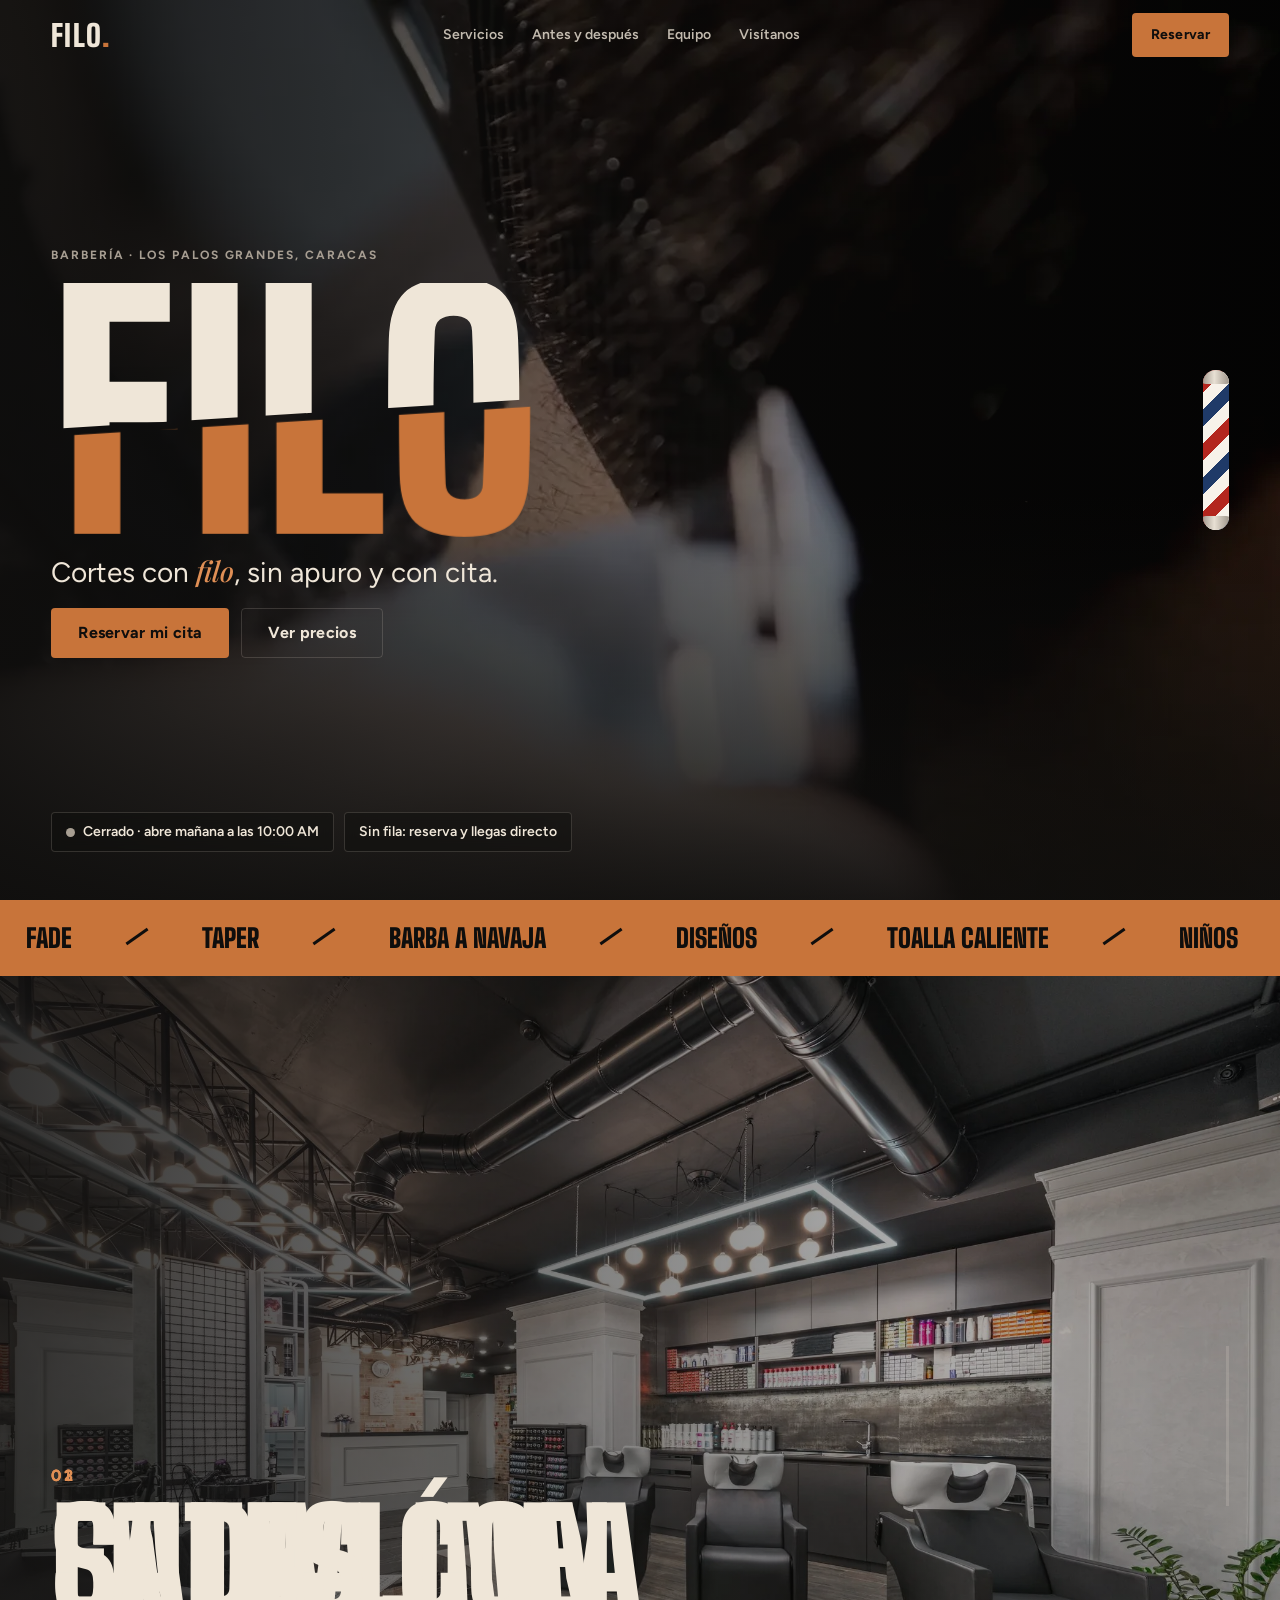
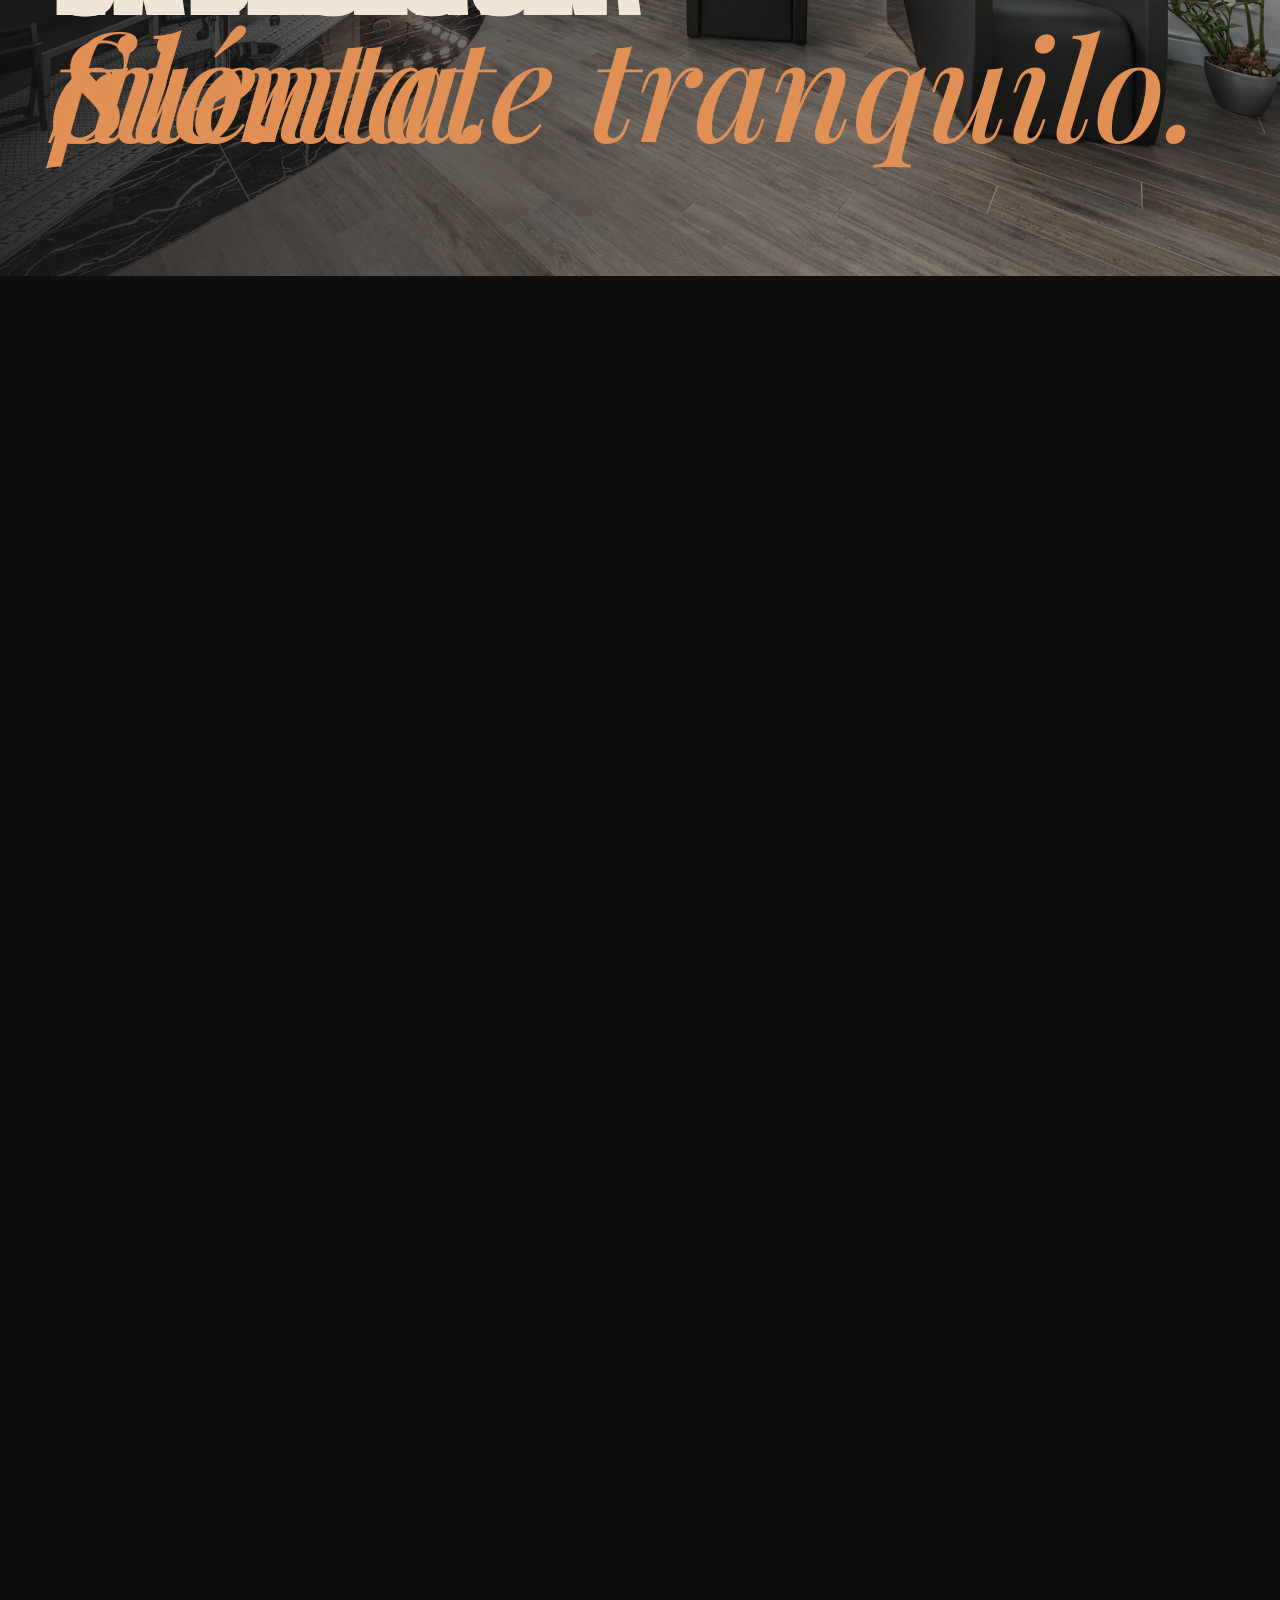
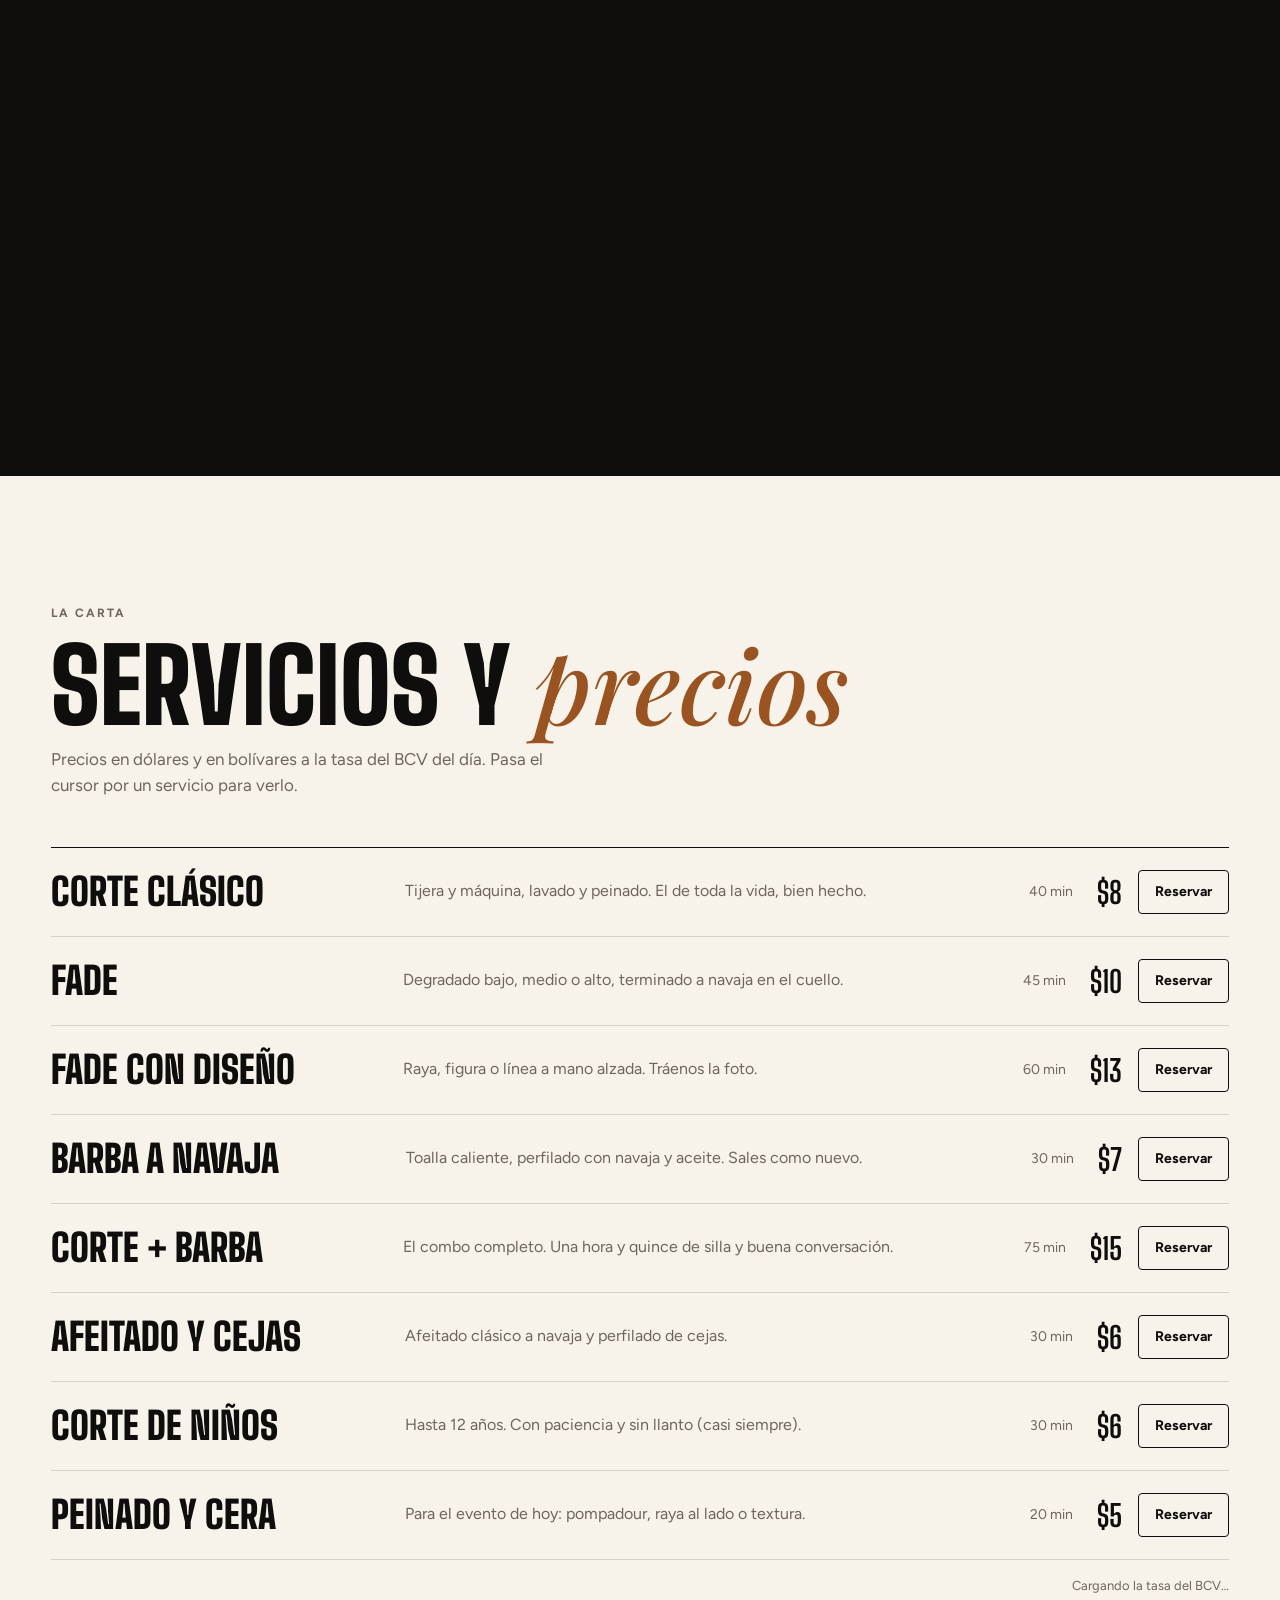
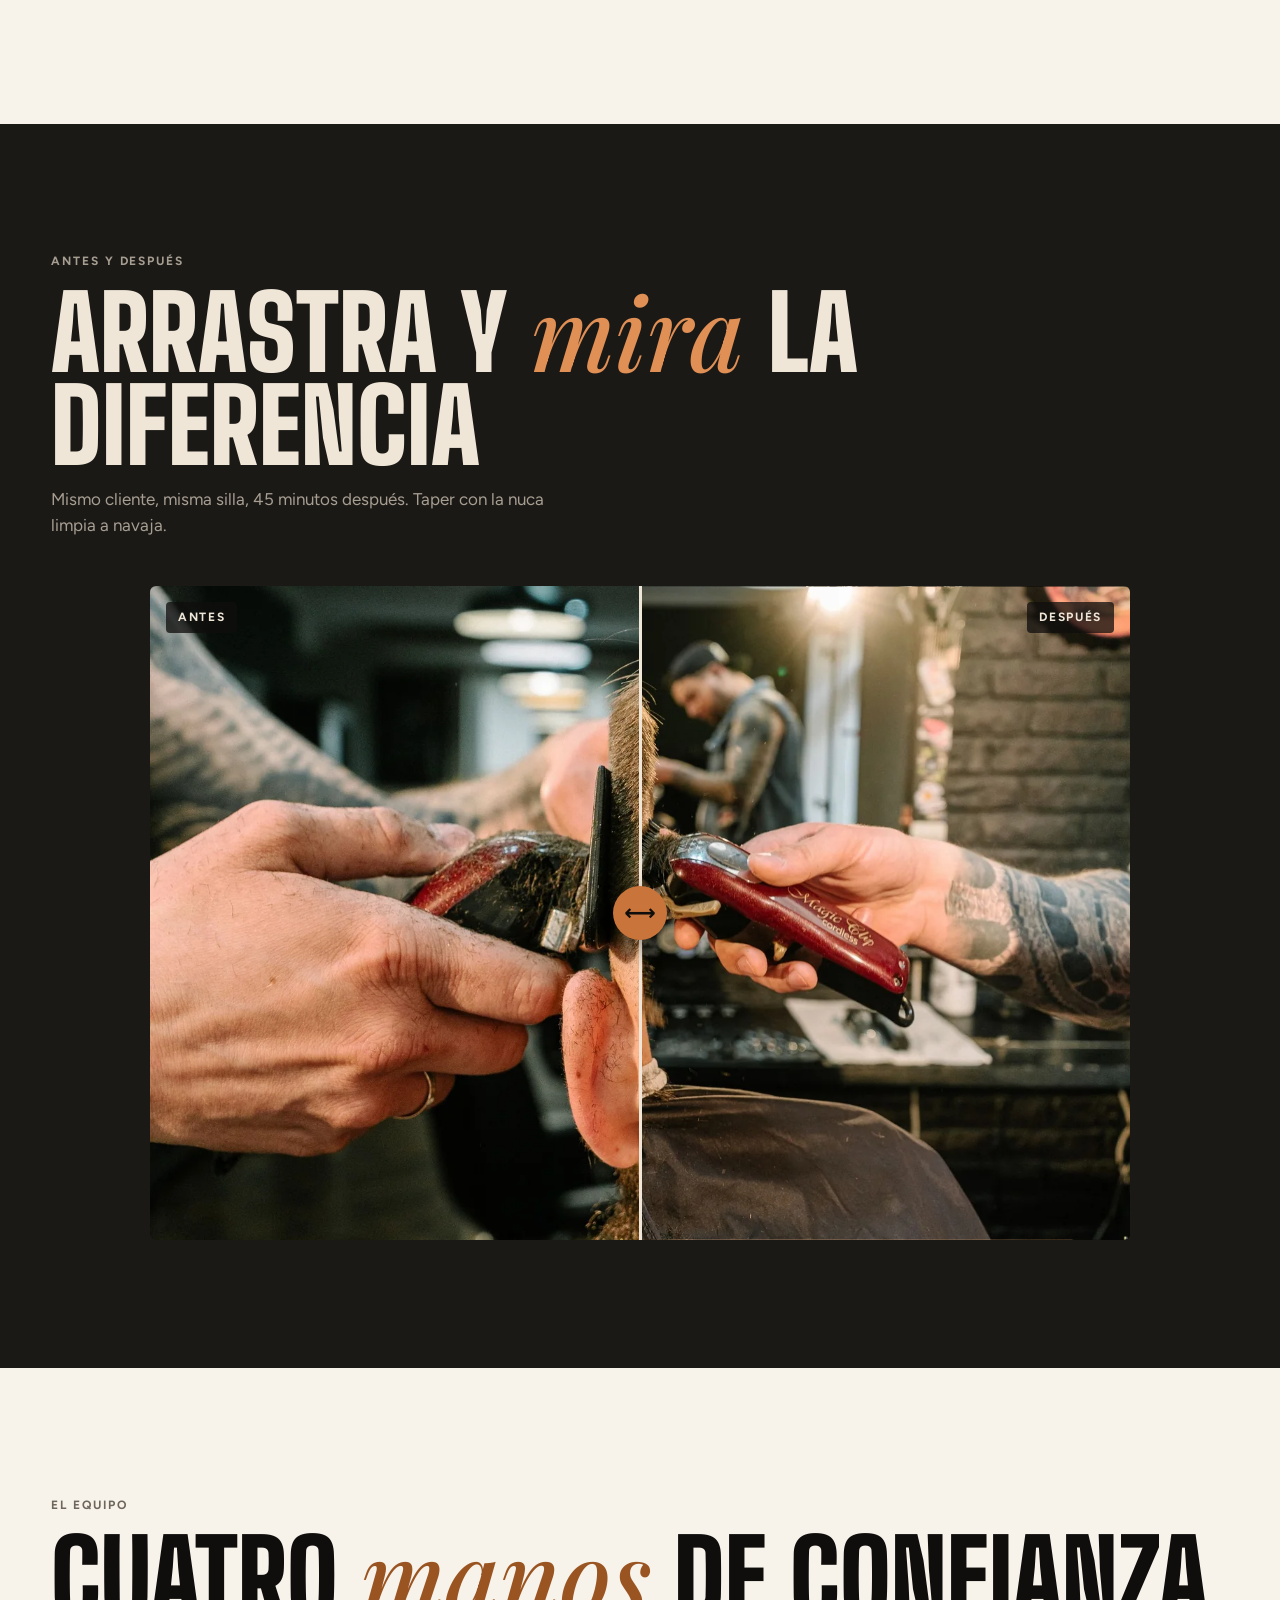
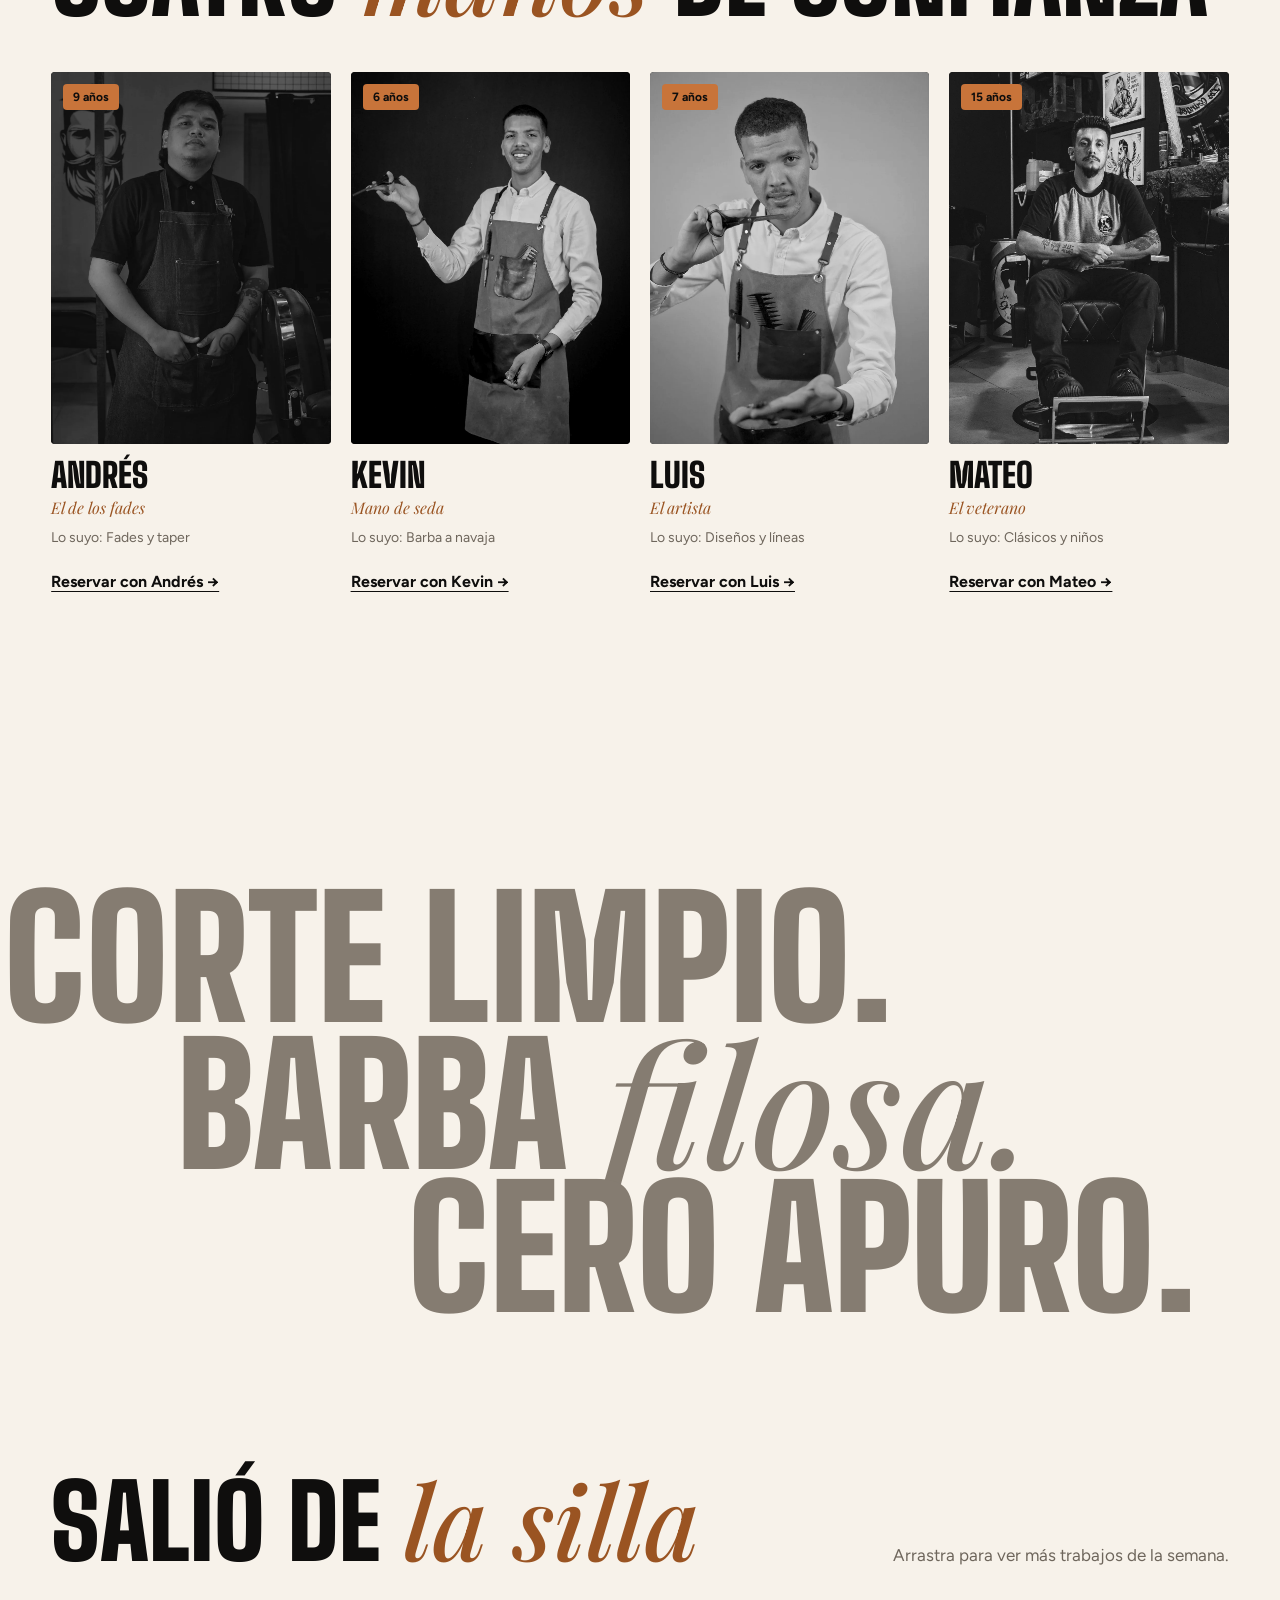
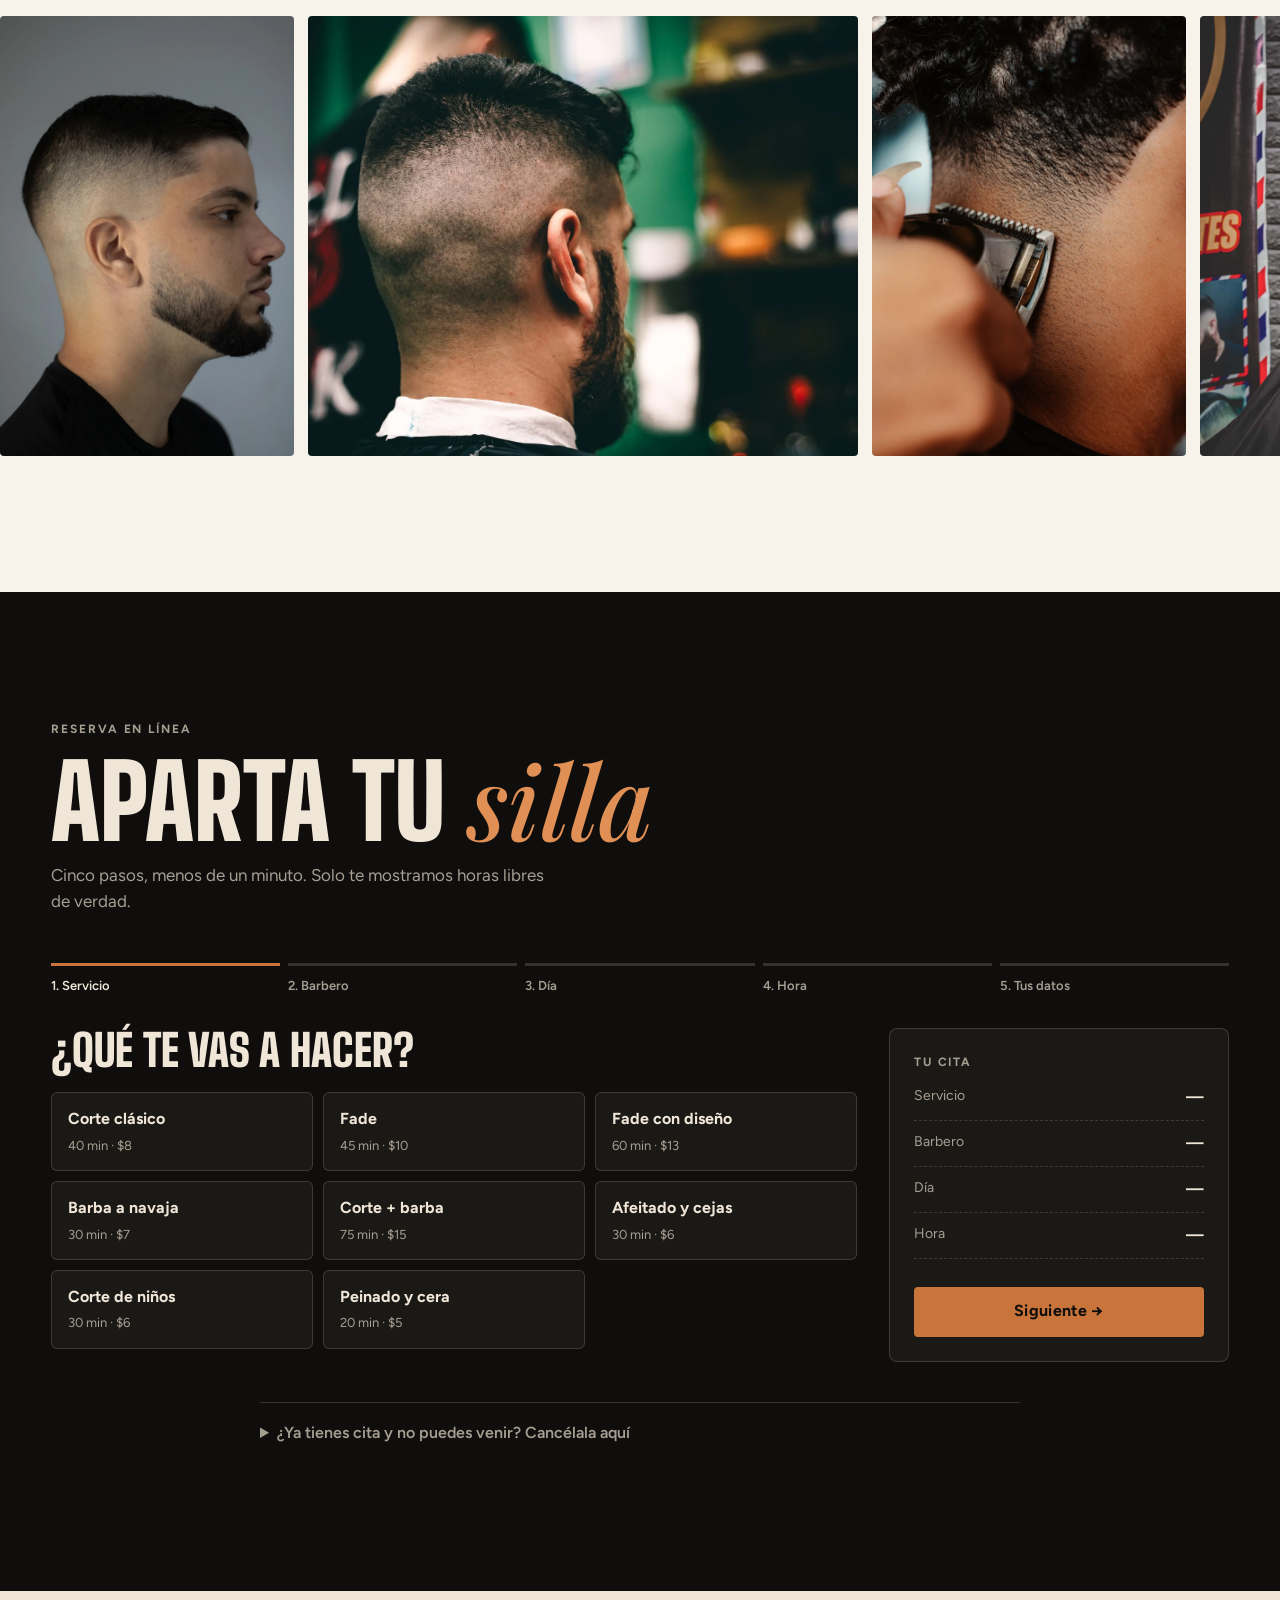
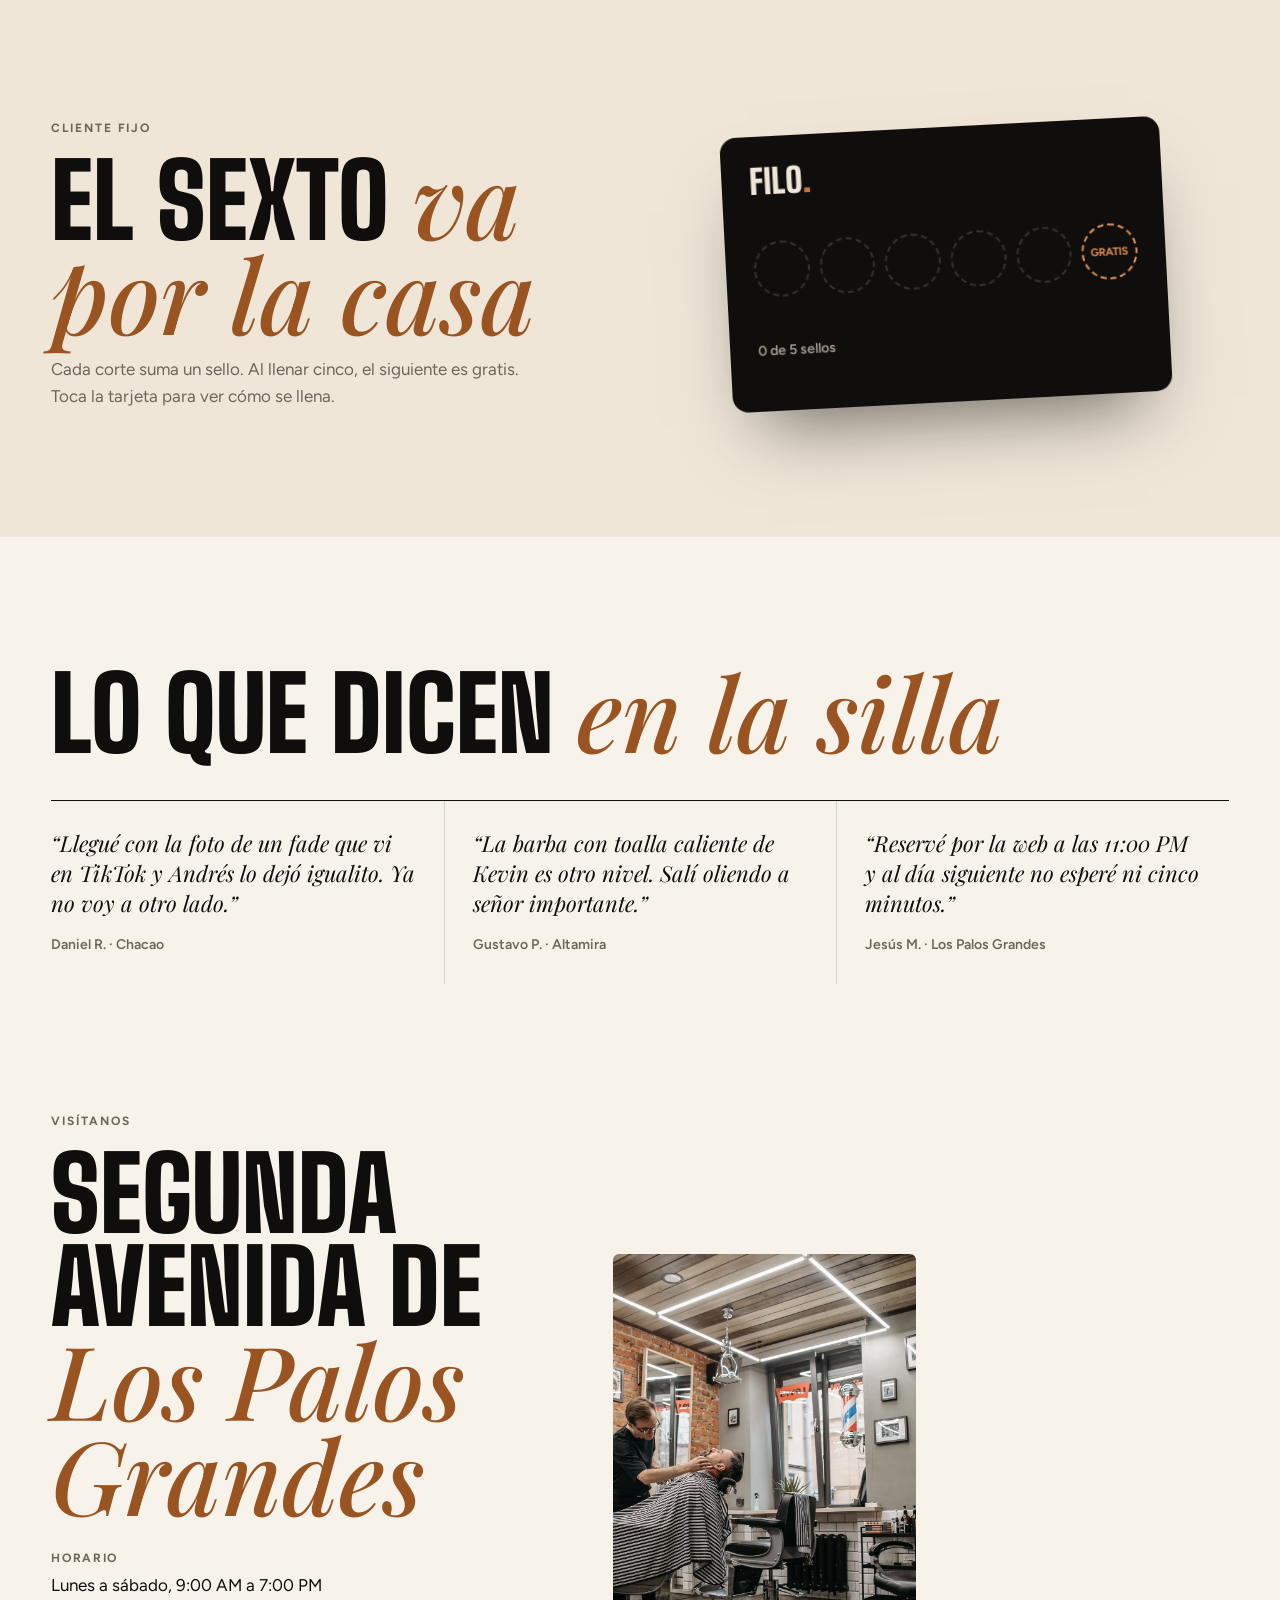
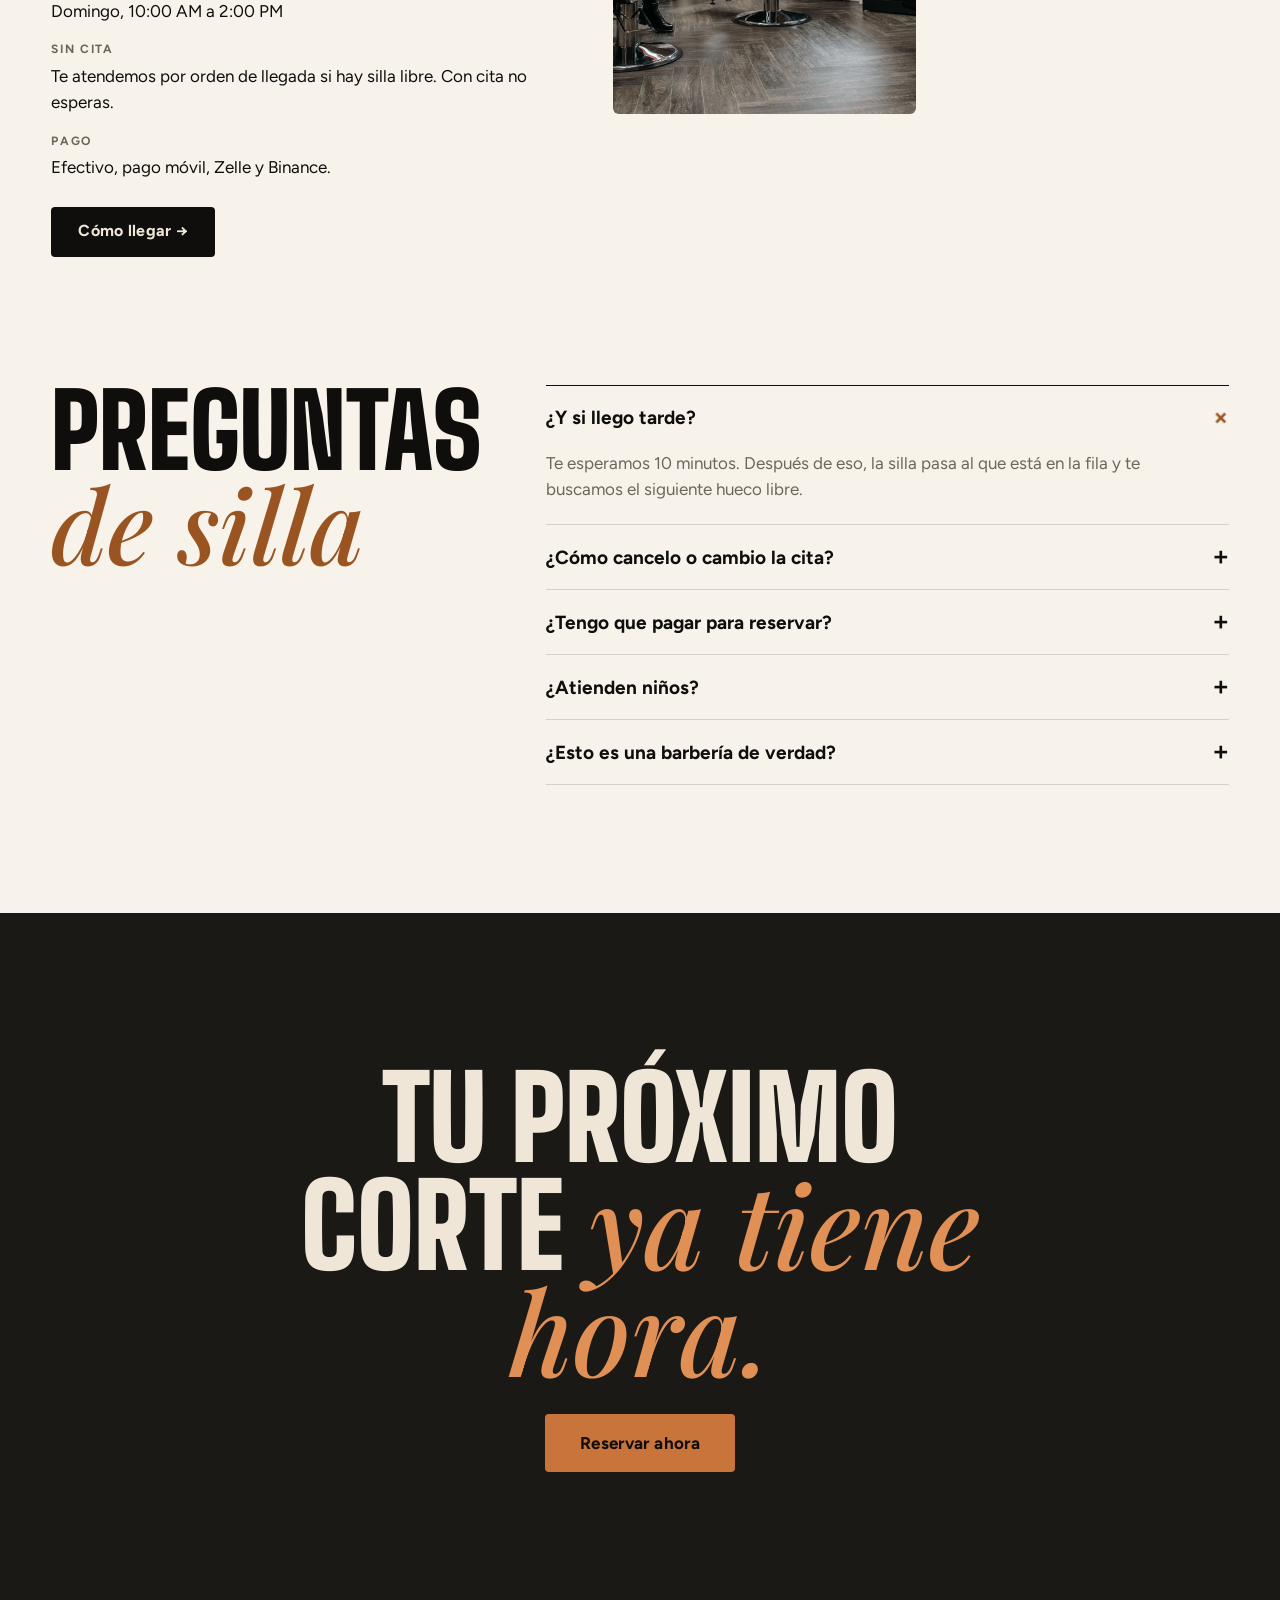
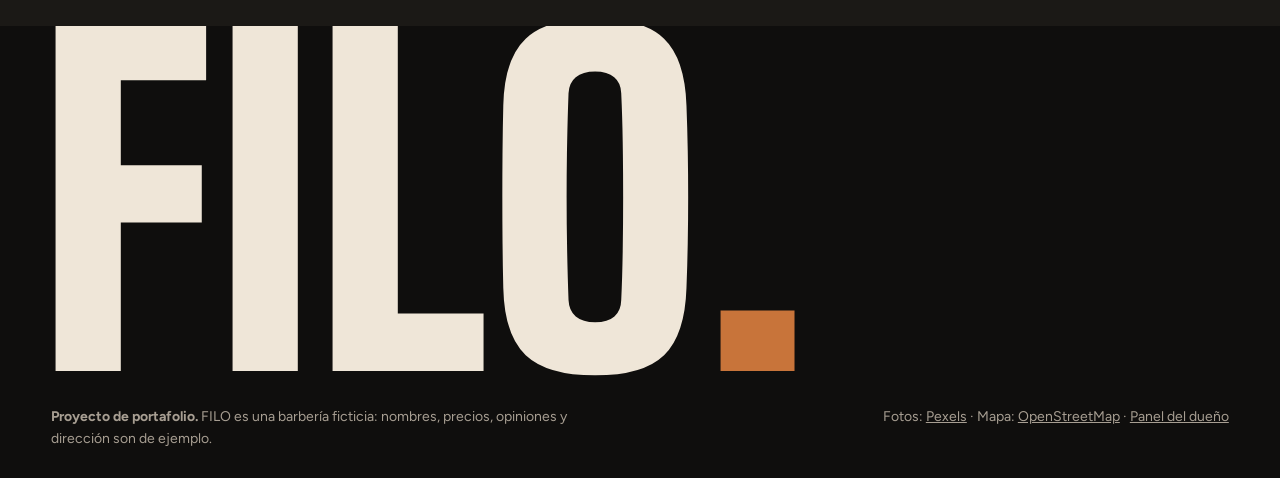
==== index.html @ b96ac8bb "FILO: barbería de muestra con reservas reales Portada con video, carta en $ y Bs, antes y después, e" ====
<!doctype html>
<html lang="es">
<head>
  <meta charset="utf-8" />
  <meta name="viewport" content="width=device-width, initial-scale=1" />
  <title>FILO · Barbería en Los Palos Grandes, Caracas</title>
  <meta name="description" content="FILO es una barbería de muestra para un portafolio: fades, barba a navaja y reserva de citas en línea con hora real disponible." />
  <meta name="theme-color" content="#0f0e0d" />
  <link rel="icon" href="img/logo.svg" />
  <link rel="preconnect" href="https://fonts.googleapis.com" />
  <link rel="preconnect" href="https://fonts.gstatic.com" crossorigin />
  <link href="https://fonts.googleapis.com/css2?family=Big+Shoulders+Display:wght@500;700;900&family=Figtree:wght@400;500;600;700&family=Playfair+Display:ital,wght@1,500;1,700&display=swap" rel="stylesheet" />
  <link rel="stylesheet" href="css/estilos.css" />
</head>
<body>
  <div class="carga" aria-hidden="true">
    <div class="poste poste--grande"><span></span></div>
    <p class="carga__texto">Afilando navajas…</p>
  </div>

  <header class="encabezado">
    <a class="encabezado__logo" href="#inicio" aria-label="FILO, ir al inicio">FILO<span>.</span></a>
    <nav class="encabezado__menu" aria-label="Menú principal">
      <a href="#servicios">Servicios</a>
      <a href="#antes">Antes y después</a>
      <a href="#equipo">Equipo</a>
      <a href="#visitanos">Visítanos</a>
    </nav>
    <a class="boton boton--cobre boton--chico" href="#reservar">Reservar</a>
  </header>

  <main>
    <!-- 1 · Portada: la navaja corta el título -->
    <section class="portada" id="inicio">
      <video class="portada__foto" data-video-portada autoplay muted loop playsinline preload="metadata" poster="media/portada-cartel.webp" aria-hidden="true">
        <source media="(max-width: 640px)" src="media/portada-movil.mp4" type="video/mp4" />
        <source src="media/portada-pc.mp4" type="video/mp4" />
      </video>
      <div class="portada__velo"></div>
      <div class="portada__contenido">
        <p class="etiqueta etiqueta--clara">Barbería · Los Palos Grandes, Caracas</p>
        <h1 class="corte" aria-label="FILO">
          <span class="corte__mitad corte__mitad--arriba" aria-hidden="true">FILO</span>
          <span class="corte__mitad corte__mitad--abajo" aria-hidden="true">FILO</span>
          <span class="corte__linea" aria-hidden="true"></span>
        </h1>
        <p class="portada__lema">Cortes con <em>filo</em>, sin apuro y con cita.</p>
        <div class="portada__acciones">
          <a class="boton boton--cobre" href="#reservar">Reservar mi cita</a>
          <a class="boton boton--borde-claro" href="#servicios">Ver precios</a>
        </div>
      </div>
      <div class="portada__datos">
        <p class="dato"><span class="dato__punto" data-abierto-punto></span><span data-abierto>Abierto</span></p>
        <p class="dato" data-fila>En la fila ahora: —</p>
      </div>
      <div class="poste poste--lado" aria-hidden="true"><span></span></div>
    </section>

    <div class="cinta" aria-hidden="true">
      <div class="cinta__pista">
        <span>Fade</span><span>Taper</span><span>Barba a navaja</span><span>Diseños</span><span>Toalla caliente</span><span>Niños</span>
        <span>Fade</span><span>Taper</span><span>Barba a navaja</span><span>Diseños</span><span>Toalla caliente</span><span>Niños</span>
      </div>
    </div>

    <!-- 1b · Capítulos: fotos a pantalla completa con una frase cada una -->
    <section class="capitulos" data-capitulos aria-label="Así se trabaja en FILO">
      <div class="capitulos__fijo">
        <img class="capitulos__foto activa" src="img/fondos/local2.webp" alt="" />
        <img class="capitulos__foto" src="img/cortes/k10.webp" alt="" loading="lazy" />
        <img class="capitulos__foto" src="img/cortes/fade-a.webp" alt="" loading="lazy" />
        <div class="capitulos__velo"></div>
        <ol class="capitulos__frases">
          <li class="activa"><span class="capitulos__num">01</span><p>Entra.<br /><em>Siéntate tranquilo.</em></p></li>
          <li><span class="capitulos__num">02</span><p>Cada línea<br /><em>cuenta.</em></p></li>
          <li><span class="capitulos__num">03</span><p>Sales con<br /><em>filo.</em></p></li>
        </ol>
        <div class="capitulos__barra" aria-hidden="true"><span data-capitulos-avance></span></div>
      </div>
    </section>

    <!-- 2 · Servicios: carta de precios con foto que sigue al cursor -->
    <section class="servicios" id="servicios">
      <div class="cabeza" data-revelar>
        <p class="etiqueta">La carta</p>
        <h2 class="titulo">Servicios y <em>precios</em></h2>
        <p class="cabeza__texto">Precios en dólares y en bolívares a la tasa del BCV del día. Pasa el cursor por un servicio para verlo.</p>
      </div>
      <ul class="carta" data-carta></ul>
      <p class="nota-tasa" data-tasa>Cargando la tasa del BCV…</p>
      <img class="carta__flotante" data-carta-foto alt="" aria-hidden="true" />
    </section>

    <!-- 3 · Antes y después -->
    <section class="antes" id="antes">
      <div class="cabeza" data-revelar>
        <p class="etiqueta etiqueta--clara">Antes y después</p>
        <h2 class="titulo titulo--claro">Arrastra y <em>mira</em> la diferencia</h2>
        <p class="cabeza__texto cabeza__texto--claro">Mismo cliente, misma silla, 45 minutos después. Taper con la nuca limpia a navaja.</p>
      </div>
      <div class="comparador" data-comparador style="--corte: 50%">
        <img src="img/cortes/k03.webp" alt="Antes: cabello largo en la nuca" class="comparador__foto" />
        <img src="img/cortes/k04.webp" alt="Después: taper con la nuca limpia" class="comparador__foto comparador__foto--despues" />
        <span class="comparador__etiqueta comparador__etiqueta--antes" aria-hidden="true">Antes</span>
        <span class="comparador__etiqueta comparador__etiqueta--despues" aria-hidden="true">Después</span>
        <div class="comparador__barra" aria-hidden="true"><span class="comparador__mango">⟷</span></div>
        <input class="comparador__rango" type="range" min="0" max="100" value="50" aria-label="Mover la división entre antes y después" data-comparador-rango />
      </div>
    </section>

    <!-- 4 · Equipo -->
    <section class="equipo" id="equipo">
      <div class="cabeza" data-revelar>
        <p class="etiqueta">El equipo</p>
        <h2 class="titulo">Cuatro <em>manos</em> de confianza</h2>
      </div>
      <ul class="barberos" data-barberos></ul>
    </section>

    <!-- 4b · Frase en tres golpes -->
    <section class="golpes" data-golpes aria-label="Corte limpio, barba filosa, cero apuro">
      <p class="golpes__linea">Corte limpio.</p>
      <p class="golpes__linea">Barba <em>filosa.</em></p>
      <p class="golpes__linea">Cero apuro.</p>
    </section>

    <!-- 5 · Galería que se arrastra -->
    <section class="galeria" aria-label="Trabajos recientes">
      <div class="cabeza cabeza--fila" data-revelar>
        <h2 class="titulo">Salió de <em>la silla</em></h2>
        <p class="cabeza__texto">Arrastra para ver más trabajos de la semana.</p>
      </div>
      <div class="galeria__pista" data-galeria tabindex="0" aria-label="Galería. Arrastra o usa las flechas.">
        <img src="img/cortes/fade-a.webp" alt="Fade bajo con barba perfilada, de perfil" loading="lazy" />
        <img src="img/cortes/k02.webp" alt="Fade alto visto desde atrás" loading="lazy" />
        <img src="img/cortes/k08.webp" alt="Perfilado del cuello con máquina" loading="lazy" />
        <img src="img/cortes/k06.webp" alt="Cliente con fade y barba en la silla" loading="lazy" />
        <img src="img/cortes/k01.webp" alt="Degradado en proceso con máquina" loading="lazy" />
        <img src="img/cortes/k09.webp" alt="Taper en blanco y negro" loading="lazy" />
        <img src="img/cortes/cliente.webp" alt="Cliente con barba larga listo para el corte" loading="lazy" />
        <img src="img/fondos/sillon.webp" alt="Barbero y cliente en el sillón" loading="lazy" />
      </div>
    </section>

    <!-- 6 · Reservar -->
    <section class="reservar" id="reservar">
      <div class="cabeza" data-revelar>
        <p class="etiqueta etiqueta--clara">Reserva en línea</p>
        <h2 class="titulo titulo--claro">Aparta tu <em>silla</em></h2>
        <p class="cabeza__texto cabeza__texto--claro">Cinco pasos, menos de un minuto. Solo te mostramos horas libres de verdad.</p>
      </div>

      <form class="reserva" data-reserva novalidate>
        <ol class="pasos-reserva" aria-label="Progreso de la reserva">
          <li data-paso-indicador="1" class="activo">Servicio</li>
          <li data-paso-indicador="2">Barbero</li>
          <li data-paso-indicador="3">Día</li>
          <li data-paso-indicador="4">Hora</li>
          <li data-paso-indicador="5">Tus datos</li>
        </ol>

        <fieldset class="paso" data-paso="1">
          <legend class="paso__titulo">¿Qué te vas a hacer?</legend>
          <div class="opciones opciones--servicios" data-opciones-servicio></div>
        </fieldset>

        <fieldset class="paso" data-paso="2" hidden>
          <legend class="paso__titulo">¿Con quién?</legend>
          <div class="opciones opciones--barberos" data-opciones-barbero></div>
        </fieldset>

        <fieldset class="paso" data-paso="3" hidden>
          <legend class="paso__titulo">¿Qué día?</legend>
          <div class="opciones opciones--dias" data-opciones-dia></div>
        </fieldset>

        <fieldset class="paso" data-paso="4" hidden>
          <legend class="paso__titulo">¿A qué hora?</legend>
          <p class="paso__estado" data-horas-estado aria-live="polite"></p>
          <div class="opciones opciones--horas" data-opciones-hora></div>
        </fieldset>

        <fieldset class="paso" data-paso="5" hidden>
          <legend class="paso__titulo">¿A nombre de quién?</legend>
          <div class="campos">
            <label class="campo"><span>Nombre</span><input name="nombre" type="text" minlength="2" maxlength="40" autocomplete="given-name" required /></label>
            <label class="campo"><span>Teléfono (WhatsApp)</span><input name="telefono" type="tel" inputmode="tel" placeholder="0414-1234567" maxlength="14" autocomplete="tel-national" required /></label>
          </div>
          <p class="paso__privacidad">Tu teléfono solo lo ve la barbería para confirmarte la cita. No lo publicamos ni lo compartimos.</p>
        </fieldset>

        <aside class="resumen" aria-live="polite">
          <p class="etiqueta etiqueta--clara">Tu cita</p>
          <dl class="resumen__lista">
            <div><dt>Servicio</dt><dd data-resumen="servicio">—</dd></div>
            <div><dt>Barbero</dt><dd data-resumen="barbero">—</dd></div>
            <div><dt>Día</dt><dd data-resumen="dia">—</dd></div>
            <div><dt>Hora</dt><dd data-resumen="hora">—</dd></div>
          </dl>
          <p class="resumen__precio" data-resumen-precio></p>
          <p class="aviso" data-reserva-aviso role="alert"></p>
          <div class="resumen__botones">
            <button class="boton boton--borde-claro" type="button" data-atras hidden>← Atrás</button>
            <button class="boton boton--cobre" type="button" data-siguiente>Siguiente →</button>
            <button class="boton boton--cobre" type="submit" data-confirmar hidden>Confirmar cita</button>
          </div>
        </aside>
      </form>

      <div class="confirmada" data-confirmada hidden tabindex="-1">
        <div class="poste poste--chico" aria-hidden="true"><span></span></div>
        <p class="etiqueta etiqueta--clara">Cita apartada</p>
        <h3 class="confirmada__titulo">¡Listo, <span data-conf-nombre></span>!</h3>
        <p class="confirmada__codigo">Tu código: <strong data-conf-codigo></strong></p>
        <p class="confirmada__texto" data-conf-texto></p>
        <div class="confirmada__botones">
          <a class="boton boton--cobre" data-conf-whatsapp href="#" target="_blank" rel="noopener">Confirmar por WhatsApp</a>
          <a class="boton boton--borde-claro" data-conf-calendario href="#" download="cita-filo.ics">Agregar a mi calendario</a>
          <button class="boton boton--borde-claro" type="button" data-otra>Reservar otra</button>
        </div>
        <p class="confirmada__nota">El calendario te avisa una hora antes. Si no puedes venir, cancela abajo con tu código y la hora queda libre para otro.</p>
      </div>

      <details class="gestionar">
        <summary>¿Ya tienes cita y no puedes venir? Cancélala aquí</summary>
        <form class="gestionar__form" data-cancelar novalidate>
          <label class="campo"><span>Código de la cita</span><input name="codigo" type="text" placeholder="FILO-A1B2C3" maxlength="11" autocomplete="off" required /></label>
          <label class="campo"><span>Teléfono con el que reservaste</span><input name="telefono" type="tel" inputmode="tel" placeholder="0414-1234567" maxlength="14" required /></label>
          <button class="boton boton--borde-claro" type="submit">Cancelar mi cita</button>
          <p class="aviso" data-cancelar-aviso role="alert"></p>
        </form>
      </details>
    </section>

    <!-- 7 · Tarjeta de sellos -->
    <section class="sellos" aria-labelledby="sellos-titulo">
      <div class="sellos__texto" data-revelar>
        <p class="etiqueta">Cliente fijo</p>
        <h2 class="titulo" id="sellos-titulo">El sexto <em>va por la casa</em></h2>
        <p class="cabeza__texto">Cada corte suma un sello. Al llenar cinco, el siguiente es gratis. Toca la tarjeta para ver cómo se llena.</p>
      </div>
      <button class="tarjeta-sellos" type="button" data-sellos aria-label="Sumar un sello de ejemplo">
        <span class="tarjeta-sellos__marca">FILO<span>.</span></span>
        <span class="tarjeta-sellos__fila" data-sellos-fila></span>
        <span class="tarjeta-sellos__pie" data-sellos-texto>0 de 5 sellos</span>
      </button>
    </section>

    <!-- 8 · Opiniones -->
    <section class="opiniones" aria-labelledby="opiniones-titulo">
      <h2 class="titulo" id="opiniones-titulo" data-revelar>Lo que dicen <em>en la silla</em></h2>
      <div class="opiniones__lista">
        <figure class="opinion" data-revelar><blockquote>“Llegué con la foto de un fade que vi en TikTok y Andrés lo dejó igualito. Ya no voy a otro lado.”</blockquote><figcaption>Daniel R. · Chacao</figcaption></figure>
        <figure class="opinion" data-revelar><blockquote>“La barba con toalla caliente de Kevin es otro nivel. Salí oliendo a señor importante.”</blockquote><figcaption>Gustavo P. · Altamira</figcaption></figure>
        <figure class="opinion" data-revelar><blockquote>“Reservé por la web a las 11:00 PM y al día siguiente no esperé ni cinco minutos.”</blockquote><figcaption>Jesús M. · Los Palos Grandes</figcaption></figure>
      </div>
    </section>

    <!-- 9 · Visítanos -->
    <section class="visitanos" id="visitanos">
      <div class="visitanos__datos" data-revelar>
        <p class="etiqueta">Visítanos</p>
        <h2 class="titulo">Segunda avenida de <em>Los Palos Grandes</em></h2>
        <dl class="lista-datos">
          <div><dt>Horario</dt><dd>Lunes a sábado, 9:00 AM a 7:00 PM<br />Domingo, 10:00 AM a 2:00 PM</dd></div>
          <div><dt>Sin cita</dt><dd>Te atendemos por orden de llegada si hay silla libre. Con cita no esperas.</dd></div>
          <div><dt>Pago</dt><dd>Efectivo, pago móvil, Zelle y Binance.</dd></div>
        </dl>
        <a class="boton boton--oscuro" href="https://www.google.com/maps/search/?api=1&query=Los+Palos+Grandes+Caracas" target="_blank" rel="noopener">Cómo llegar →</a>
      </div>
      <div class="mapa" data-revelar>
        <img src="img/fondos/local.webp" alt="Interior de la barbería con sillones y espejos" loading="lazy" class="mapa__foto" />
        <iframe title="Mapa de Los Palos Grandes, Caracas" loading="lazy" referrerpolicy="no-referrer"
          src="https://www.openstreetmap.org/export/embed.html?bbox=-66.8520%2C10.4930%2C-66.8340%2C10.5040&amp;layer=mapnik&amp;marker=10.4985%2C-66.8430"></iframe>
      </div>
    </section>

    <!-- 10 · Preguntas -->
    <section class="preguntas" aria-labelledby="preguntas-titulo">
      <h2 class="titulo" id="preguntas-titulo" data-revelar>Preguntas <em>de silla</em></h2>
      <div class="acordeon" data-revelar>
        <details name="faq" open><summary>¿Y si llego tarde?</summary><p>Te esperamos 10 minutos. Después de eso, la silla pasa al que está en la fila y te buscamos el siguiente hueco libre.</p></details>
        <details name="faq"><summary>¿Cómo cancelo o cambio la cita?</summary><p>Escríbenos por WhatsApp con tu código (FILO-…) y te la movemos. Si cancelas con dos horas de anticipación, no pasa nada.</p></details>
        <details name="faq"><summary>¿Tengo que pagar para reservar?</summary><p>No. Pagas en la barbería cuando terminas, como prefieras.</p></details>
        <details name="faq"><summary>¿Atienden niños?</summary><p>Sí, hasta 12 años, sobre todo con Mateo, que tiene la paciencia de un santo.</p></details>
        <details name="faq"><summary>¿Esto es una barbería de verdad?</summary><p>No: FILO es una barbería inventada para un portafolio. Las reservas sí funcionan (se guardan en una base de datos de prueba), pero nadie te va a cortar el pelo.</p></details>
      </div>
    </section>

    <section class="cierre">
      <h2 class="cierre__frase">Tu próximo corte <em>ya tiene hora.</em></h2>
      <a class="boton boton--cobre boton--grande" href="#reservar">Reservar ahora</a>
    </section>
  </main>

  <footer class="pie">
    <p class="pie__marca" aria-hidden="true">FILO<span>.</span></p>
    <div class="pie__fila">
      <p><strong>Proyecto de portafolio.</strong> FILO es una barbería ficticia: nombres, precios, opiniones y dirección son de ejemplo.</p>
      <p>Fotos: <a href="https://www.pexels.com" target="_blank" rel="noopener">Pexels</a> · Mapa: <a href="https://www.openstreetmap.org/copyright" target="_blank" rel="noopener">OpenStreetMap</a> · <a href="panel.html">Panel del dueño</a></p>
    </div>
  </footer>

  <div class="aviso-flotante" data-toast role="status" aria-live="polite"></div>
  <script type="module" src="js/main.js"></script>
</body>
</html>
---- css/estilos.css ----
/* ============ Sistema de diseño FILO ============ */
:root {
  --negro: #0f0e0d;
  --carbon: #1b1916;
  --carbon-2: #26231f;
  --crema: #efe6d8;
  --hueso: #f7f2ea;
  --gris: #6e665c;
  --gris-claro: #a79e92;
  --linea: rgba(15, 14, 13, 0.14);
  --linea-clara: rgba(239, 230, 216, 0.16);
  --cobre: #c8743a;
  --cobre-claro: #e08f55;
  --cobre-oscuro: #9a5422;
  --rojo-poste: #b3261e;
  --azul-poste: #1f3a68;

  --titular: 'Big Shoulders Display', 'Arial Narrow', sans-serif;
  --letra: 'Figtree', system-ui, sans-serif;
  --serif: 'Playfair Display', Georgia, serif;
  --margen: clamp(16px, 4vw, 56px);
  --curva: cubic-bezier(0.22, 1, 0.36, 1);
}

*, *::before, *::after { box-sizing: border-box; }
html { scroll-behavior: smooth; }
body { margin: 0; background: var(--hueso); color: var(--negro); font-family: var(--letra); font-size: 16px; line-height: 1.55; overflow-x: hidden; }
img { display: block; max-width: 100%; }
button, input, select { font: inherit; color: inherit; }
a { color: inherit; }
em { font-family: var(--serif); font-style: italic; font-weight: 500; text-transform: none; letter-spacing: 0; }
:focus-visible { outline: 2px solid var(--cobre); outline-offset: 3px; }
[hidden] { display: none !important; }

.etiqueta { margin: 0; font-size: 12px; font-weight: 700; letter-spacing: 0.16em; text-transform: uppercase; color: var(--gris); }
.etiqueta--clara { color: var(--gris-claro); }
.titulo { margin: 0; font-family: var(--titular); font-size: clamp(46px, 8vw, 116px); font-weight: 900; line-height: 0.9; text-transform: uppercase; }
.titulo em { color: var(--cobre-oscuro); }
.titulo--claro { color: var(--crema); }
.titulo--claro em { color: var(--cobre-claro); }
.cabeza { display: grid; gap: 14px; margin-bottom: 48px; }
.cabeza--fila { display: flex; justify-content: space-between; align-items: flex-end; gap: 24px; flex-wrap: wrap; }
.cabeza__texto { margin: 0; max-width: 46ch; color: var(--gris); font-size: 17px; }
.cabeza__texto--claro { color: var(--gris-claro); }

.boton {
  display: inline-flex; align-items: center; justify-content: center; gap: 8px;
  min-height: 50px; padding: 0 26px; border: 1px solid transparent; border-radius: 4px;
  font-weight: 700; letter-spacing: 0.02em; text-decoration: none; cursor: pointer;
  transition: background 0.25s, color 0.25s, border-color 0.25s, transform 0.25s var(--curva);
}
.boton:active { transform: scale(0.97); }
.boton--cobre { background: var(--cobre); color: var(--negro); }
.boton--cobre:hover { background: var(--cobre-claro); }
.boton--oscuro { background: var(--negro); color: var(--crema); }
.boton--oscuro:hover { background: var(--carbon-2); }
.boton--borde-claro { border-color: var(--linea-clara); background: transparent; color: var(--crema); }
.boton--borde-claro:hover { border-color: var(--crema); }
.boton--chico { min-height: 44px; padding: 0 18px; font-size: 14px; }
.boton--grande { min-height: 58px; padding: 0 34px; font-size: 17px; }
.boton[disabled] { opacity: 0.45; cursor: not-allowed; }

/* ============ Poste de barbero (se usa en la carga, la portada y la confirmación) ============ */
.poste {
  position: relative; width: 26px; height: 160px; padding: 0; border-radius: 13px; overflow: hidden;
  background: var(--hueso); box-shadow: inset -6px 0 10px rgba(0, 0, 0, 0.25), inset 6px 0 10px rgba(255, 255, 255, 0.4);
}
.poste::before, .poste::after {
  content: ''; position: absolute; left: -4px; right: -4px; height: 14px; border-radius: 7px; background: linear-gradient(90deg, #8c8378, #e8e0d4 45%, #8c8378); z-index: 2;
}
.poste::before { top: 0; }
.poste::after { bottom: 0; }
.poste span {
  position: absolute; inset: -40px 0;
  background: repeating-linear-gradient(-45deg, var(--rojo-poste) 0 12px, var(--hueso) 12px 24px, var(--azul-poste) 24px 36px, var(--hueso) 36px 48px);
  animation: girar-poste 1.4s linear infinite;
}
@keyframes girar-poste { to { transform: translateY(67.88px); } }
.poste--grande { width: 40px; height: 220px; border-radius: 20px; }
.poste--chico { width: 18px; height: 90px; }

/* ============ Carga ============ */
.carga { position: fixed; inset: 0; z-index: 100; display: grid; place-items: center; align-content: center; gap: 24px; background: var(--negro); transition: opacity 0.6s ease 0.1s, visibility 0.6s; }
.carga.oculta { opacity: 0; visibility: hidden; }
.carga__texto { margin: 0; color: var(--gris-claro); font-size: 14px; letter-spacing: 0.1em; }

/* ============ Encabezado ============ */
.encabezado {
  position: fixed; top: 0; left: 0; right: 0; z-index: 20;
  display: flex; align-items: center; justify-content: space-between; gap: 16px;
  padding: 12px var(--margen); color: var(--crema); transition: background 0.3s, color 0.3s, box-shadow 0.3s;
}
.encabezado.con-fondo { background: rgba(15, 14, 13, 0.88); backdrop-filter: blur(10px); box-shadow: 0 1px 0 var(--linea-clara); }
.encabezado__logo { font-family: var(--titular); font-size: 30px; font-weight: 900; letter-spacing: 0.04em; text-decoration: none; }
.encabezado__logo span, .pie__marca span, .tarjeta-sellos__marca span { color: var(--cobre); }
.encabezado__menu { display: flex; gap: 28px; }
.encabezado__menu a { font-size: 14px; font-weight: 600; text-decoration: none; opacity: 0.8; transition: opacity 0.2s; }
.encabezado__menu a:hover { opacity: 1; }

/* ============ Portada ============ */
.portada { position: relative; display: grid; align-items: end; min-height: 100svh; padding: 120px var(--margen) 48px; overflow: hidden; color: var(--crema); background: var(--negro); }
.portada__foto { position: absolute; inset: 0; width: 100%; height: 100%; object-fit: cover; object-position: 60% 30%; transform: scale(1.06); animation: acercar 9s var(--curva) both; }
@keyframes acercar { from { transform: scale(1.18); } }
.portada__velo { position: absolute; inset: 0; background: linear-gradient(90deg, rgba(15, 14, 13, 0.92) 0%, rgba(15, 14, 13, 0.55) 55%, rgba(15, 14, 13, 0.25)), linear-gradient(0deg, rgba(15, 14, 13, 0.9), transparent 45%); }
.portada__contenido { position: relative; z-index: 2; display: grid; gap: 18px; justify-items: start; max-width: 760px; }
.portada__lema { margin: 0; font-size: clamp(20px, 2.4vw, 28px); line-height: 1.25; }
.portada__lema em { color: var(--cobre-claro); }
.portada__acciones { display: flex; gap: 12px; flex-wrap: wrap; }
.portada__datos { position: relative; z-index: 2; display: flex; gap: 10px; flex-wrap: wrap; margin-top: 28px; }
.dato { display: inline-flex; align-items: center; gap: 8px; margin: 0; padding: 8px 14px; border: 1px solid var(--linea-clara); border-radius: 4px; background: rgba(15, 14, 13, 0.5); backdrop-filter: blur(6px); font-size: 14px; font-weight: 600; }
.dato__punto { width: 9px; height: 9px; border-radius: 50%; background: #6fcf8f; box-shadow: 0 0 0 0 rgba(111, 207, 143, 0.6); animation: latido 2s infinite; }
.dato__punto.cerrado { background: var(--gris-claro); animation: none; }
@keyframes latido { 70% { box-shadow: 0 0 0 9px rgba(111, 207, 143, 0); } }
.poste--lado { position: absolute; right: var(--margen); top: 50%; z-index: 2; transform: translateY(-50%); }

/* El título que la navaja corta en dos */
.corte { position: relative; margin: 0; font-family: var(--titular); font-size: clamp(120px, 24vw, 330px); font-weight: 900; line-height: 0.82; letter-spacing: 0.01em; }
.corte__mitad { display: block; }
.corte__mitad--arriba { clip-path: polygon(0 0, 100% 0, 100% 46%, 0 58%); }
.corte__mitad--abajo { position: absolute; inset: 0; clip-path: polygon(0 58%, 100% 46%, 100% 100%, 0 100%); color: var(--cobre); animation: deslizar-mitad 1.1s var(--curva) 1.25s both; }
@keyframes deslizar-mitad { from { transform: translate(0, 0); color: var(--crema); } to { transform: translate(0.035em, 0.022em); } }
.corte__linea { position: absolute; left: -4%; right: -4%; top: 52%; height: 3px; background: linear-gradient(90deg, transparent, #fff 20%, #fff 80%, transparent); box-shadow: 0 0 16px 2px rgba(255, 255, 255, 0.55); transform: rotate(-3.6deg) scaleX(0); transform-origin: 0 50%; animation: pasar-navaja 0.7s cubic-bezier(0.7, 0, 0.2, 1) 0.75s both; }
@keyframes pasar-navaja { 60% { transform: rotate(-3.6deg) scaleX(1); opacity: 1; } to { transform: rotate(-3.6deg) scaleX(1); opacity: 0; } }

/* ============ Cinta ============ */
.cinta { overflow: hidden; padding: 18px 0; background: var(--cobre); color: var(--negro); }
.cinta__pista { display: flex; width: max-content; animation: correr 32s linear infinite; }
.cinta__pista span { padding: 0 26px; font-family: var(--titular); font-size: 26px; font-weight: 900; text-transform: uppercase; white-space: nowrap; }
.cinta__pista span::after { content: ''; display: inline-block; width: 26px; height: 3px; margin: 0 0 0.3em 52px; background: currentColor; transform: rotate(-35deg); vertical-align: middle; }
@keyframes correr { to { transform: translateX(-50%); } }

/* ============ Servicios: la carta ============ */
.servicios { position: relative; padding: clamp(80px, 10vw, 140px) var(--margen); }
.carta { margin: 0; padding: 0; list-style: none; border-top: 1px solid var(--negro); }
.plato {
  position: relative; display: grid; grid-template-columns: minmax(180px, 1.1fr) 2fr auto auto; align-items: center; gap: 24px;
  padding: 22px 0; border-bottom: 1px solid var(--linea); transition: background 0.3s, padding 0.35s var(--curva);
}
.plato:hover { padding-left: 16px; background: var(--crema); }
.plato__nombre { margin: 0; font-family: var(--titular); font-size: clamp(26px, 3vw, 38px); font-weight: 900; text-transform: uppercase; line-height: 1; }
.plato__desc { margin: 0; color: var(--gris); }
.plato__min { margin: 0; color: var(--gris); font-size: 14px; white-space: nowrap; }
.plato__lado { display: flex; align-items: center; gap: 16px; }
.plato__precio { margin: 0; font-family: var(--titular); font-size: 30px; font-weight: 700; text-align: right; line-height: 1; }
.plato__precio .bs { display: block; margin-top: 4px; font-family: var(--letra); font-size: 12px; font-weight: 500; color: var(--gris); }
.plato__reservar { min-height: 44px; padding: 0 16px; border: 1px solid var(--negro); border-radius: 4px; background: transparent; font-size: 14px; font-weight: 700; cursor: pointer; transition: background 0.2s, color 0.2s; }
.plato__reservar:hover { background: var(--negro); color: var(--crema); }
.nota-tasa { margin: 16px 0 0; color: var(--gris); font-size: 13px; text-align: right; }
/* la foto que sigue al cursor por la carta */
.carta__flotante {
  position: fixed; left: 0; top: 0; z-index: 15; width: 240px; aspect-ratio: 4 / 5; object-fit: cover; border-radius: 4px;
  pointer-events: none; opacity: 0; box-shadow: 0 30px 60px -20px rgba(0, 0, 0, 0.5);
  transform: translate(var(--fx, 0px), var(--fy, 0px)) rotate(var(--fr, 0deg)) scale(0.9); transition: opacity 0.25s, scale 0.25s;
}
.carta__flotante.visible { opacity: 1; scale: 1.11; }

/* ============ Antes y después ============ */
.antes { padding: clamp(80px, 10vw, 140px) var(--margen); background: var(--carbon); color: var(--crema); }
.comparador { position: relative; max-width: 980px; margin: 0 auto; aspect-ratio: 3 / 2; overflow: hidden; border-radius: 6px; user-select: none; }
.comparador__foto { position: absolute; inset: 0; width: 100%; height: 100%; object-fit: cover; object-position: 50% 35%; }
.comparador__foto--despues { clip-path: inset(0 0 0 var(--corte)); }
.comparador__barra { position: absolute; top: 0; bottom: 0; left: var(--corte); width: 3px; margin-left: -1.5px; background: var(--crema); pointer-events: none; }
.comparador__mango { position: absolute; top: 50%; left: 50%; display: grid; place-items: center; width: 54px; height: 54px; border-radius: 50%; background: var(--cobre); color: var(--negro); font-size: 22px; font-weight: 700; transform: translate(-50%, -50%); box-shadow: 0 8px 24px rgba(0, 0, 0, 0.4); }
.comparador__etiqueta { position: absolute; top: 16px; padding: 6px 12px; border-radius: 4px; background: rgba(15, 14, 13, 0.75); font-size: 12px; font-weight: 700; letter-spacing: 0.14em; text-transform: uppercase; }
.comparador__etiqueta--antes { left: 16px; }
.comparador__etiqueta--despues { right: 16px; }
.comparador__rango { position: absolute; inset: 0; width: 100%; height: 100%; margin: 0; opacity: 0; cursor: ew-resize; }
.comparador:has(.comparador__rango:focus-visible) .comparador__mango { outline: 3px solid var(--crema); outline-offset: 3px; }

/* ============ Equipo ============ */
.equipo { padding: clamp(80px, 10vw, 140px) var(--margen); }
.barberos { display: grid; grid-template-columns: repeat(4, 1fr); gap: 20px; margin: 0; padding: 0; list-style: none; }
.barbero { position: relative; }
.barbero__foto { position: relative; aspect-ratio: 3 / 4; overflow: hidden; border-radius: 4px; background: var(--carbon); }
.barbero__foto img { width: 100%; height: 100%; object-fit: cover; filter: grayscale(1) contrast(1.05); transition: filter 0.5s, transform 0.7s var(--curva); }
.barbero:hover .barbero__foto img, .barbero:focus-within .barbero__foto img { filter: grayscale(0); transform: scale(1.04); }
.barbero__anos { position: absolute; top: 12px; left: 12px; padding: 4px 10px; border-radius: 4px; background: var(--cobre); color: var(--negro); font-size: 12px; font-weight: 700; }
.barbero__nombre { margin: 14px 0 0; font-family: var(--titular); font-size: 34px; font-weight: 900; line-height: 1; text-transform: uppercase; }
.barbero__apodo { margin: 4px 0 0; font-family: var(--serif); font-style: italic; color: var(--cobre-oscuro); }
.barbero__fuerte { margin: 6px 0 12px; color: var(--gris); font-size: 14px; }
.barbero__boton { min-height: 44px; padding: 0; border: 0; background: none; font-weight: 700; text-decoration: underline; text-underline-offset: 4px; cursor: pointer; }

/* ============ Galería ============ */
.galeria { padding: 0 0 clamp(80px, 10vw, 140px); }
.galeria .cabeza { padding: 0 var(--margen); }
.galeria__pista { display: flex; gap: 14px; padding: 0 var(--margen) 8px; overflow-x: auto; scroll-snap-type: x proximity; scrollbar-width: none; cursor: grab; }
.galeria__pista::-webkit-scrollbar { display: none; }
.galeria__pista.agarrando { cursor: grabbing; scroll-snap-type: none; }
.galeria__pista img { flex: 0 0 auto; height: clamp(260px, 38vw, 440px); width: auto; border-radius: 4px; scroll-snap-align: start; pointer-events: none; -webkit-user-drag: none; }

/* ============ Reservar ============ */
.reservar { padding: clamp(80px, 10vw, 140px) var(--margen); background: var(--negro); color: var(--crema); }
.reserva { display: grid; grid-template-columns: 1fr 340px; gap: 32px; align-items: start; }
.pasos-reserva { grid-column: 1 / -1; display: flex; gap: 8px; margin: 0; padding: 0; list-style: none; counter-reset: paso; }
.pasos-reserva li { flex: 1; padding-top: 10px; border-top: 3px solid var(--linea-clara); color: var(--gris-claro); font-size: 13px; font-weight: 600; counter-increment: paso; transition: border-color 0.3s, color 0.3s; }
.pasos-reserva li::before { content: counter(paso) '. '; }
.pasos-reserva li.hecho { border-color: var(--cobre-oscuro); color: var(--crema); }
.pasos-reserva li.activo { border-color: var(--cobre); color: var(--crema); }
.paso { min-width: 0; margin: 0; padding: 0; border: 0; animation: entrar-paso 0.45s var(--curva); }
.paso[hidden] { display: none; }
@keyframes entrar-paso { from { opacity: 0; transform: translateX(24px); } }
.paso__titulo { margin-bottom: 20px; padding: 0; font-family: var(--titular); font-size: clamp(30px, 3.6vw, 44px); font-weight: 900; text-transform: uppercase; line-height: 1; }
.paso__estado { min-height: 1.5em; margin: -8px 0 12px; color: var(--gris-claro); }
.paso__privacidad { margin: 14px 0 0; color: var(--gris-claro); font-size: 14px; }
.opciones { display: grid; gap: 10px; }
.opciones--servicios { grid-template-columns: repeat(auto-fill, minmax(220px, 1fr)); }
.opciones--barberos { grid-template-columns: repeat(auto-fill, minmax(170px, 1fr)); }
.opciones--dias { grid-template-columns: repeat(auto-fill, minmax(92px, 1fr)); }
.opciones--horas { grid-template-columns: repeat(auto-fill, minmax(104px, 1fr)); }
.opcion { position: relative; display: block; cursor: pointer; }
.opcion input { position: absolute; opacity: 0; inset: 0; margin: 0; cursor: pointer; }
.opcion__caja { display: grid; gap: 4px; height: 100%; padding: 14px 16px; border: 1px solid var(--linea-clara); border-radius: 6px; background: var(--carbon); transition: border-color 0.2s, background 0.2s, transform 0.2s var(--curva); }
.opcion:hover .opcion__caja { border-color: var(--gris-claro); }
.opcion input:checked + .opcion__caja { border-color: var(--cobre); background: #2c2018; box-shadow: inset 0 0 0 1px var(--cobre); }
.opcion input:focus-visible + .opcion__caja { outline: 2px solid var(--cobre); outline-offset: 2px; }
.opcion input:disabled + .opcion__caja { opacity: 0.32; cursor: not-allowed; text-decoration: line-through; }
.opcion input:disabled { cursor: not-allowed; }
.opcion__nombre { font-weight: 700; }
.opcion__sub { color: var(--gris-claro); font-size: 13px; }
.opcion__foto { width: 100%; aspect-ratio: 1; object-fit: cover; border-radius: 4px; margin-bottom: 6px; filter: grayscale(0.6); }
.opcion input:checked + .opcion__caja .opcion__foto { filter: none; }
.opciones--dias .opcion__caja, .opciones--horas .opcion__caja { justify-items: center; text-align: center; padding: 12px 8px; }
.opcion__grande { font-family: var(--titular); font-size: 30px; font-weight: 900; line-height: 1; }
.campos { display: grid; grid-template-columns: 1fr 1fr; gap: 14px; }
.campo { display: grid; gap: 6px; font-size: 14px; font-weight: 600; }
.campo input { min-height: 50px; padding: 0 14px; border: 1px solid var(--linea-clara); border-radius: 6px; background: var(--carbon); color: var(--crema); font-size: 16px; }
.campo input:focus { outline: 2px solid var(--cobre); outline-offset: 1px; }
.resumen { position: sticky; top: 90px; display: grid; gap: 14px; padding: 24px; border: 1px solid var(--linea-clara); border-radius: 8px; background: var(--carbon); }
.resumen__lista { display: grid; gap: 10px; margin: 0; }
.resumen__lista div { display: flex; justify-content: space-between; gap: 12px; padding-bottom: 10px; border-bottom: 1px dashed var(--linea-clara); }
.resumen__lista dt { color: var(--gris-claro); font-size: 14px; }
.resumen__lista dd { margin: 0; font-weight: 700; text-align: right; }
.resumen__precio { margin: 0; font-family: var(--titular); font-size: 40px; font-weight: 900; line-height: 1; }
.resumen__precio .bs { display: block; margin-top: 6px; font-family: var(--letra); font-size: 13px; font-weight: 500; color: var(--gris-claro); }
.resumen__precio:empty { display: none; }
.resumen__botones { display: flex; gap: 10px; }
.resumen__botones .boton { flex: 1; padding: 0 14px; }
.resumen__botones [hidden] { display: none; }
.aviso { min-height: 1.4em; margin: 0; color: #ffb48a; font-size: 14px; font-weight: 600; }
.aviso:empty { min-height: 0; }

.confirmada { display: grid; justify-items: center; gap: 14px; max-width: 560px; margin: 0 auto; padding: 48px 24px; border: 1px solid var(--cobre); border-radius: 10px; background: var(--carbon); text-align: center; animation: entrar-paso 0.6s var(--curva); }
.confirmada[hidden] { display: none; }
.confirmada__titulo { margin: 0; font-family: var(--titular); font-size: clamp(40px, 6vw, 64px); font-weight: 900; text-transform: uppercase; line-height: 1; }
.confirmada__codigo { margin: 0; font-size: 18px; }
.confirmada__codigo strong { color: var(--cobre-claro); letter-spacing: 0.06em; }
.confirmada__texto { margin: 0; color: var(--gris-claro); }
.confirmada__botones { display: flex; gap: 10px; flex-wrap: wrap; justify-content: center; }

/* ============ Sellos ============ */
.sellos { display: grid; grid-template-columns: 1fr 1fr; gap: 48px; align-items: center; padding: clamp(80px, 10vw, 140px) var(--margen); background: var(--crema); }
.sellos__texto { display: grid; gap: 14px; }
.tarjeta-sellos {
  justify-self: center; display: grid; gap: 22px; width: min(100%, 440px); aspect-ratio: 1.6; padding: 28px; border: 0; border-radius: 16px;
  background: var(--negro); color: var(--crema); text-align: left; cursor: pointer;
  box-shadow: 0 40px 70px -30px rgba(15, 14, 13, 0.6); transform: rotate(-3deg); transition: transform 0.4s var(--curva);
}
.tarjeta-sellos:hover { transform: rotate(0deg) translateY(-6px); }
.tarjeta-sellos__marca { font-family: var(--titular); font-size: 34px; font-weight: 900; line-height: 1; }
.tarjeta-sellos__fila { display: flex; gap: 10px; }
.sello { display: grid; place-items: center; flex: 1; aspect-ratio: 1; max-width: 62px; border: 2px dashed var(--linea-clara); border-radius: 50%; font-size: 22px; color: transparent; }
.sello.lleno { border: 2px solid var(--cobre); background: var(--cobre); color: var(--negro); animation: estampar 0.45s var(--curva); }
.sello.gratis { border-color: var(--cobre-claro); color: var(--cobre-claro); font-size: 11px; font-weight: 700; }
@keyframes estampar { from { transform: scale(1.8) rotate(-20deg); opacity: 0; } }
.tarjeta-sellos__pie { color: var(--gris-claro); font-size: 14px; font-weight: 600; }

/* ============ Opiniones, visítanos, preguntas, cierre ============ */
.opiniones { padding: clamp(80px, 10vw, 140px) var(--margen); }
.opiniones__lista { display: grid; grid-template-columns: repeat(3, 1fr); gap: 0; margin-top: 40px; border-top: 1px solid var(--negro); }
.opinion { margin: 0; padding: 28px 28px 28px 0; }
.opinion + .opinion { padding-left: 28px; border-left: 1px solid var(--linea); }
.opinion blockquote { margin: 0 0 16px; font-family: var(--serif); font-style: italic; font-size: 22px; line-height: 1.35; }
.opinion figcaption { color: var(--gris); font-size: 14px; font-weight: 600; }

.visitanos { display: grid; grid-template-columns: 1fr 1.2fr; gap: 48px; align-items: center; padding: 0 var(--margen) clamp(80px, 10vw, 140px); }
.visitanos__datos { display: grid; gap: 18px; justify-items: start; }
.lista-datos { display: grid; gap: 16px; margin: 8px 0; }
.lista-datos dt { font-size: 12px; font-weight: 700; letter-spacing: 0.14em; text-transform: uppercase; color: var(--gris); }
.lista-datos dd { margin: 4px 0 0; font-size: 17px; }
.mapa { position: relative; display: grid; grid-template-columns: 1fr 1fr; gap: 10px; }
.mapa__foto, .mapa iframe { width: 100%; height: clamp(300px, 36vw, 460px); border: 0; border-radius: 6px; object-fit: cover; }
.mapa iframe { filter: grayscale(1) sepia(0.25) contrast(1.05); }

.preguntas { display: grid; grid-template-columns: 1fr 1.5fr; gap: 40px; padding: 0 var(--margen) clamp(80px, 10vw, 140px); }
.acordeon { border-top: 1px solid var(--negro); }
.acordeon details { border-bottom: 1px solid var(--linea); }
.acordeon summary { display: flex; justify-content: space-between; align-items: center; gap: 16px; min-height: 64px; padding: 14px 0; font-size: 19px; font-weight: 700; cursor: pointer; list-style: none; }
.acordeon summary::-webkit-details-marker { display: none; }
.acordeon summary::after { content: '+'; flex-shrink: 0; font-family: var(--titular); font-size: 32px; font-weight: 700; line-height: 1; transition: transform 0.35s var(--curva); }
.acordeon details[open] summary::after { transform: rotate(45deg); color: var(--cobre-oscuro); }
.acordeon details p { margin: 0; padding: 0 48px 22px 0; color: var(--gris); font-size: 17px; }
@supports (interpolate-size: allow-keywords) {
  .acordeon { interpolate-size: allow-keywords; }
  .acordeon details::details-content { height: 0; overflow: hidden; transition: height 0.4s var(--curva), content-visibility 0.4s allow-discrete; }
  .acordeon details[open]::details-content { height: auto; }
}

.cierre { display: grid; justify-items: center; gap: 28px; padding: clamp(90px, 12vw, 160px) var(--margen); background: var(--carbon); color: var(--crema); text-align: center; }
.cierre__frase { margin: 0; max-width: 12ch; font-family: var(--titular); font-size: clamp(52px, 9vw, 130px); font-weight: 900; line-height: 0.9; text-transform: uppercase; }
.cierre__frase em { color: var(--cobre-claro); }

.pie { overflow: hidden; padding: 0 var(--margen) 28px; background: var(--negro); color: var(--crema); }
.pie__marca { margin: 0 0 0 -0.03em; font-family: var(--titular); font-size: 34vw; font-weight: 900; line-height: 0.82; }
.pie__fila { display: flex; justify-content: space-between; gap: 16px; flex-wrap: wrap; margin-top: 24px; color: var(--gris-claro); font-size: 14px; }
.pie__fila p { margin: 0; max-width: 60ch; }

/* ============ Aviso flotante y aparecer al bajar ============ */
.aviso-flotante { position: fixed; left: 50%; bottom: 24px; z-index: 70; width: max-content; max-width: calc(100% - 32px); padding: 14px 22px; border-radius: 8px; background: var(--cobre); color: var(--negro); font-weight: 700; text-align: center; box-shadow: 0 12px 30px rgba(0, 0, 0, 0.3); opacity: 0; transform: translate(-50%, 20px); pointer-events: none; transition: opacity 0.3s, transform 0.4s var(--curva); }
.aviso-flotante.visible { opacity: 1; transform: translate(-50%, 0); }
[data-revelar] { opacity: 0; transform: translateY(32px); transition: opacity 0.8s var(--curva), transform 0.8s var(--curva); }
[data-revelar].visible { opacity: 1; transform: none; }

/* ============ Tablet y teléfono ============ */
@media (max-width: 1000px) {
  .barberos { grid-template-columns: repeat(2, 1fr); }
  .plato { grid-template-columns: 1fr auto; gap: 8px 16px; }
  .plato__desc { grid-column: 1 / -1; grid-row: 2; }
  .plato__min { grid-column: 1; grid-row: 3; }
  .plato__lado { grid-column: 2; grid-row: 1 / span 3; flex-direction: column; align-items: flex-end; }
  .reserva { grid-template-columns: 1fr; }
  .resumen { position: static; }
  .sellos, .visitanos, .preguntas { grid-template-columns: 1fr; }
  .opiniones__lista { grid-template-columns: 1fr; }
  .opinion, .opinion + .opinion { padding: 24px 0; border-left: 0; border-bottom: 1px solid var(--linea); }
  .carta__flotante { display: none; }
}
@media (max-width: 640px) {
  .encabezado__menu { display: none; }
  .poste--lado { display: none; }
  .portada { padding-top: 96px; }
  .pasos-reserva li { font-size: 0; }
  .pasos-reserva li::before { font-size: 13px; }
  .pasos-reserva li.activo { font-size: 13px; }
  .campos { grid-template-columns: 1fr; }
  .opciones--servicios { grid-template-columns: 1fr; }
  .opciones--barberos { grid-template-columns: 1fr 1fr; }
  .mapa { grid-template-columns: 1fr; }
  .mapa__foto { display: none; }
  .plato:hover { padding-left: 0; background: none; }
}
@media (prefers-reduced-motion: reduce) {
  *, *::before, *::after { animation-duration: 0.01ms !important; animation-iteration-count: 1 !important; transition-duration: 0.01ms !important; }
  html { scroll-behavior: auto; }
  [data-revelar] { opacity: 1; transform: none; }
}

/* ============ Portada con video ============ */
video.portada__foto { animation: none; transform: none; }

/* ============ Capítulos: fotos fijas que cambian con una frase cada una ============ */
.capitulos { position: relative; height: 300vh; background: var(--negro); color: var(--crema); }
.capitulos__fijo { position: sticky; top: 0; height: 100svh; overflow: hidden; }
.capitulos__foto { position: absolute; inset: 0; width: 100%; height: 100%; object-fit: cover; opacity: 0; transform: scale(1.08); transition: opacity 0.9s ease, transform 2.4s var(--curva); }
.capitulos__foto.activa { opacity: 1; transform: scale(1); }
.capitulos__velo { position: absolute; inset: 0; background: linear-gradient(90deg, rgba(15, 14, 13, 0.85), rgba(15, 14, 13, 0.35) 70%); }
.capitulos__frases { position: absolute; left: var(--margen); bottom: 14svh; margin: 0; padding: 0; list-style: none; }
.capitulos__frases li { position: absolute; left: 0; bottom: 0; width: max-content; max-width: calc(100vw - 2 * var(--margen)); opacity: 0; transform: translateY(40px); transition: opacity 0.7s var(--curva), transform 0.7s var(--curva); }
.capitulos__frases li.activa { position: relative; opacity: 1; transform: none; }
.capitulos__num { display: block; margin-bottom: 10px; color: var(--cobre-claro); font-weight: 700; letter-spacing: 0.16em; }
.capitulos__frases p { margin: 0; font-family: var(--titular); font-size: clamp(64px, 11vw, 168px); font-weight: 900; line-height: 0.88; text-transform: uppercase; }
.capitulos__frases em { color: var(--cobre-claro); }
.capitulos__barra { position: absolute; right: var(--margen); top: 50%; width: 3px; height: 160px; background: var(--linea-clara); transform: translateY(-50%); }
.capitulos__barra span { display: block; height: 100%; background: var(--cobre); transform: scaleY(var(--avance, 0)); transform-origin: 50% 0; }

/* ============ Frase en tres golpes ============ */
.golpes { display: grid; gap: 0; padding: clamp(80px, 12vw, 160px) var(--margen); background: var(--hueso); }
.golpes__linea { margin: 0; font-family: var(--titular); font-size: clamp(60px, 13vw, 200px); font-weight: 900; line-height: 0.86; text-transform: uppercase; color: #857c71; transform: translateX(-4%); transition: transform 0.8s var(--curva), color 0.6s; }
.golpes__linea em { color: #857c71; transition: color 0.6s; }
.golpes__linea:nth-child(2) { justify-self: center; }
.golpes__linea:nth-child(3) { justify-self: end; }
.golpes__linea.encendida { color: var(--negro); transform: none; }
.golpes__linea.encendida em { color: var(--cobre-oscuro); }

/* ============ Confirmación y cancelar ============ */
.confirmada__nota { margin: 4px 0 0; color: var(--gris-claro); font-size: 14px; }
.gestionar { max-width: 760px; margin: 40px auto 0; border-top: 1px solid var(--linea-clara); }
.gestionar summary { padding: 18px 0; color: var(--gris-claro); font-weight: 600; cursor: pointer; }
.gestionar summary:hover { color: var(--crema); }
.gestionar__form { display: grid; grid-template-columns: 1fr 1fr auto; align-items: end; gap: 12px; padding-bottom: 8px; }
.gestionar__form .aviso { grid-column: 1 / -1; }
.gestionar__form .aviso.bien { color: #8fd8a6; }

@media (max-width: 640px) {
  .capitulos { height: 260vh; }
  .capitulos__barra { display: none; }
  .gestionar__form { grid-template-columns: 1fr; }
  .golpes__linea:nth-child(2), .golpes__linea:nth-child(3) { justify-self: start; }
}
@media (prefers-reduced-motion: reduce) {
  .golpes__linea { color: var(--negro); transform: none; }
}

/* ---- Ajustes para que nada empuje la página en el teléfono ---- */
.sellos > * { min-width: 0; }
.tarjeta-sellos__fila { min-width: 0; }
.sello { min-width: 0; }
@media (max-width: 640px) {
  .tarjeta-sellos { padding: 22px; }
  .tarjeta-sellos__fila { gap: 6px; }
  .sello.gratis { font-size: 8px; letter-spacing: -0.02em; }
}
@media (max-width: 1000px) {
  /* la descripción no pasa por debajo del precio */
  .plato__desc { grid-column: 1; }
}
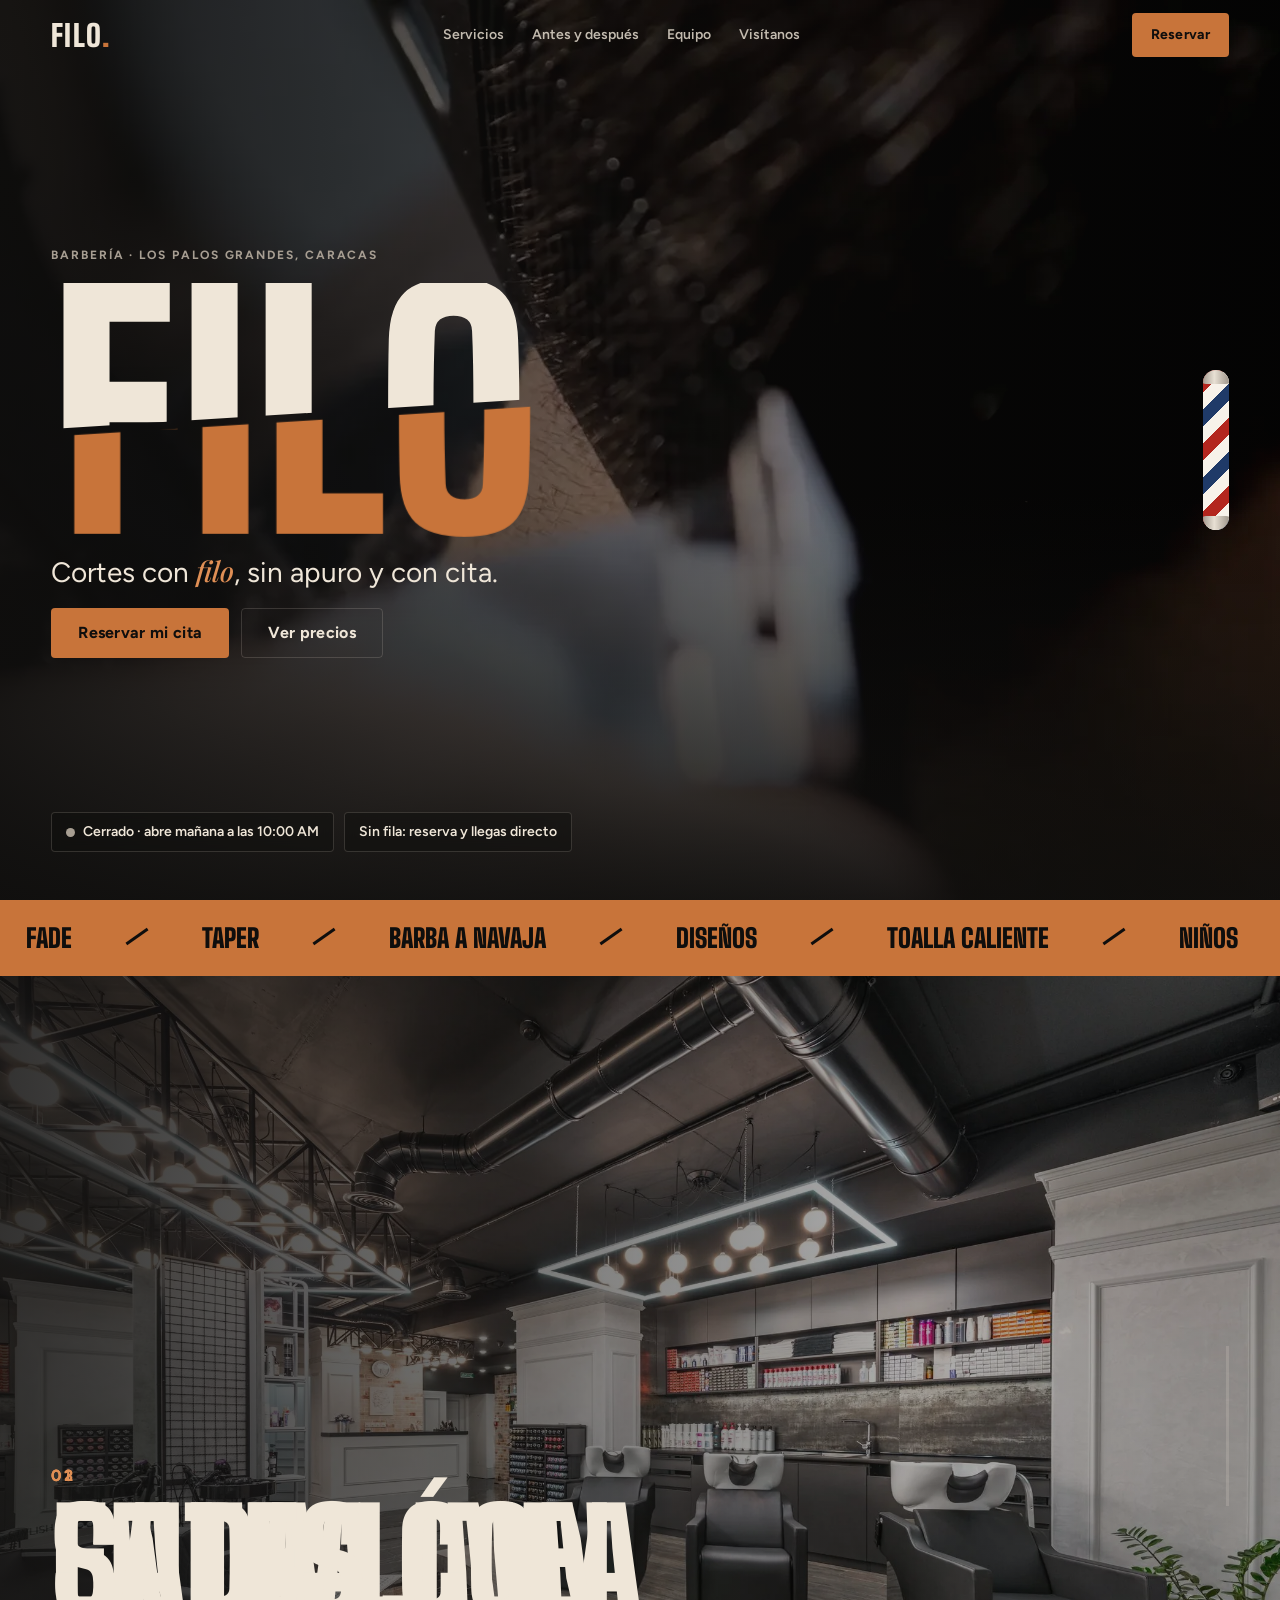
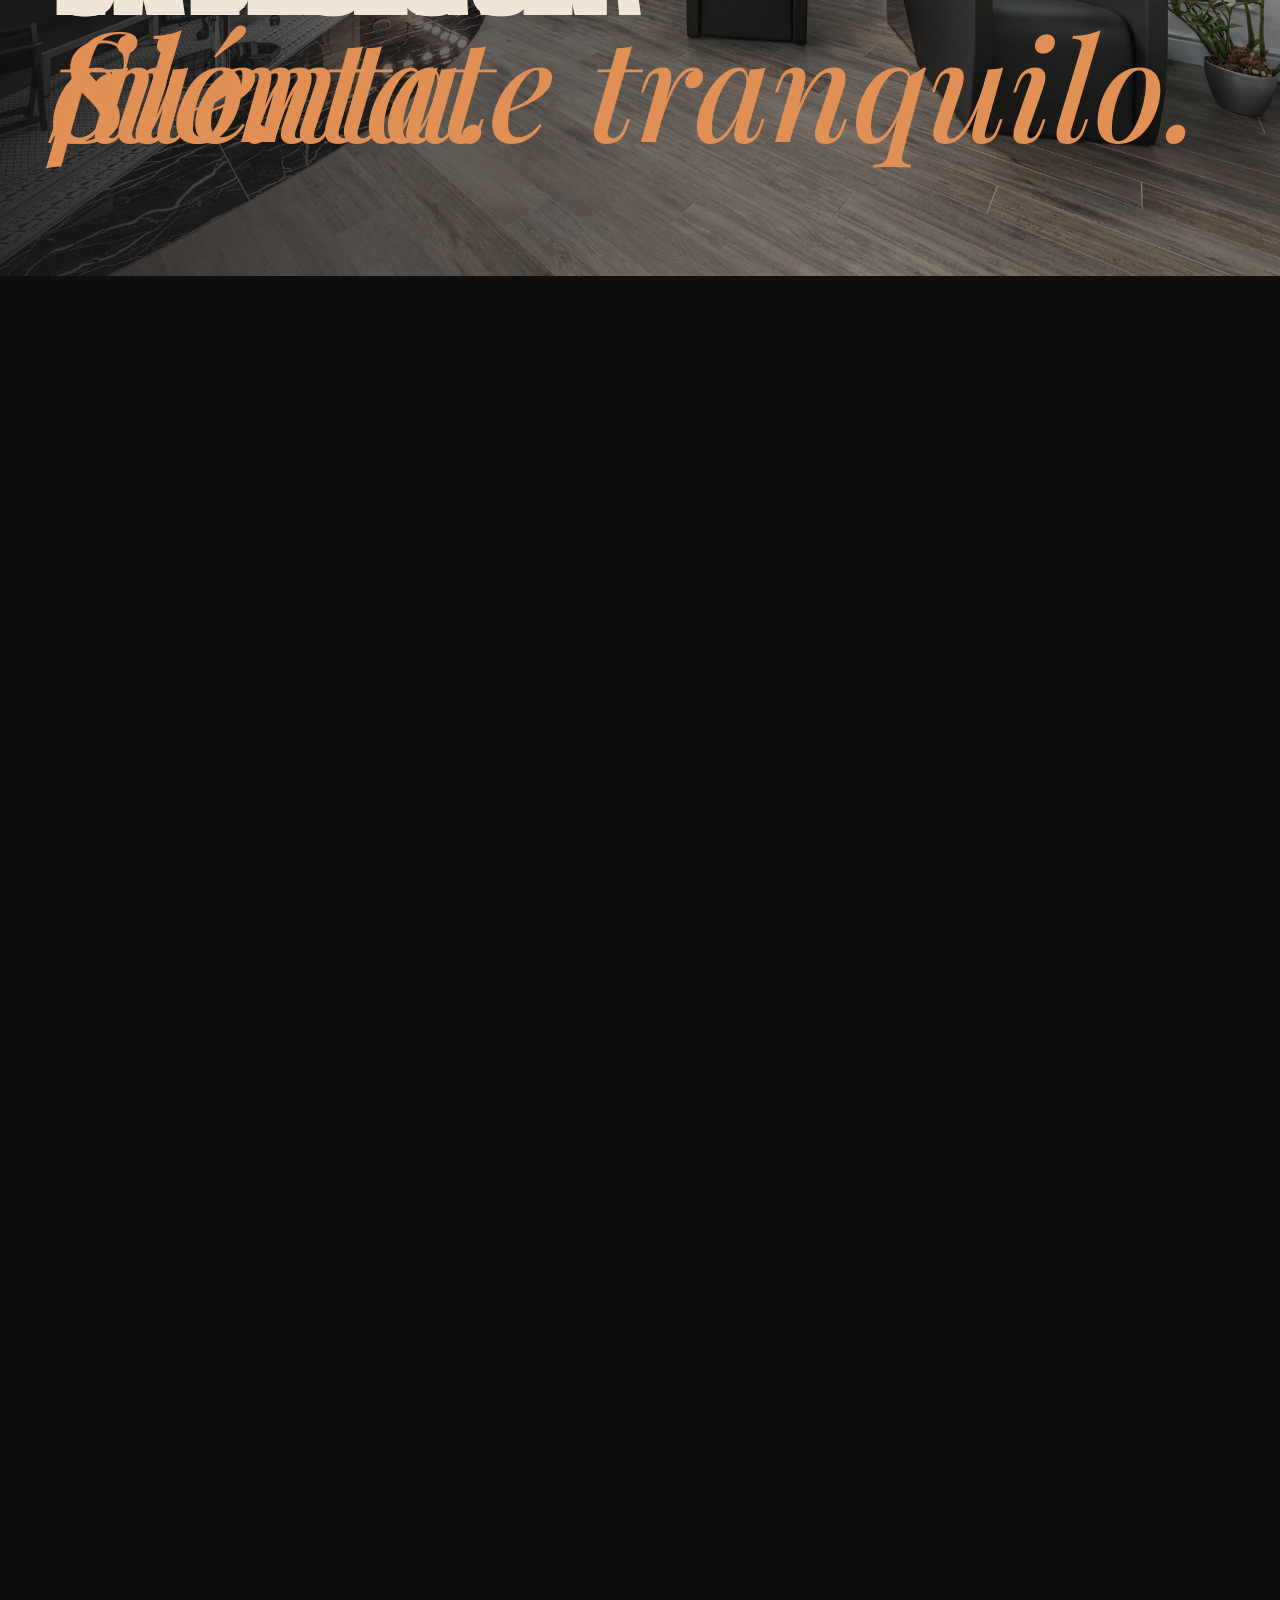
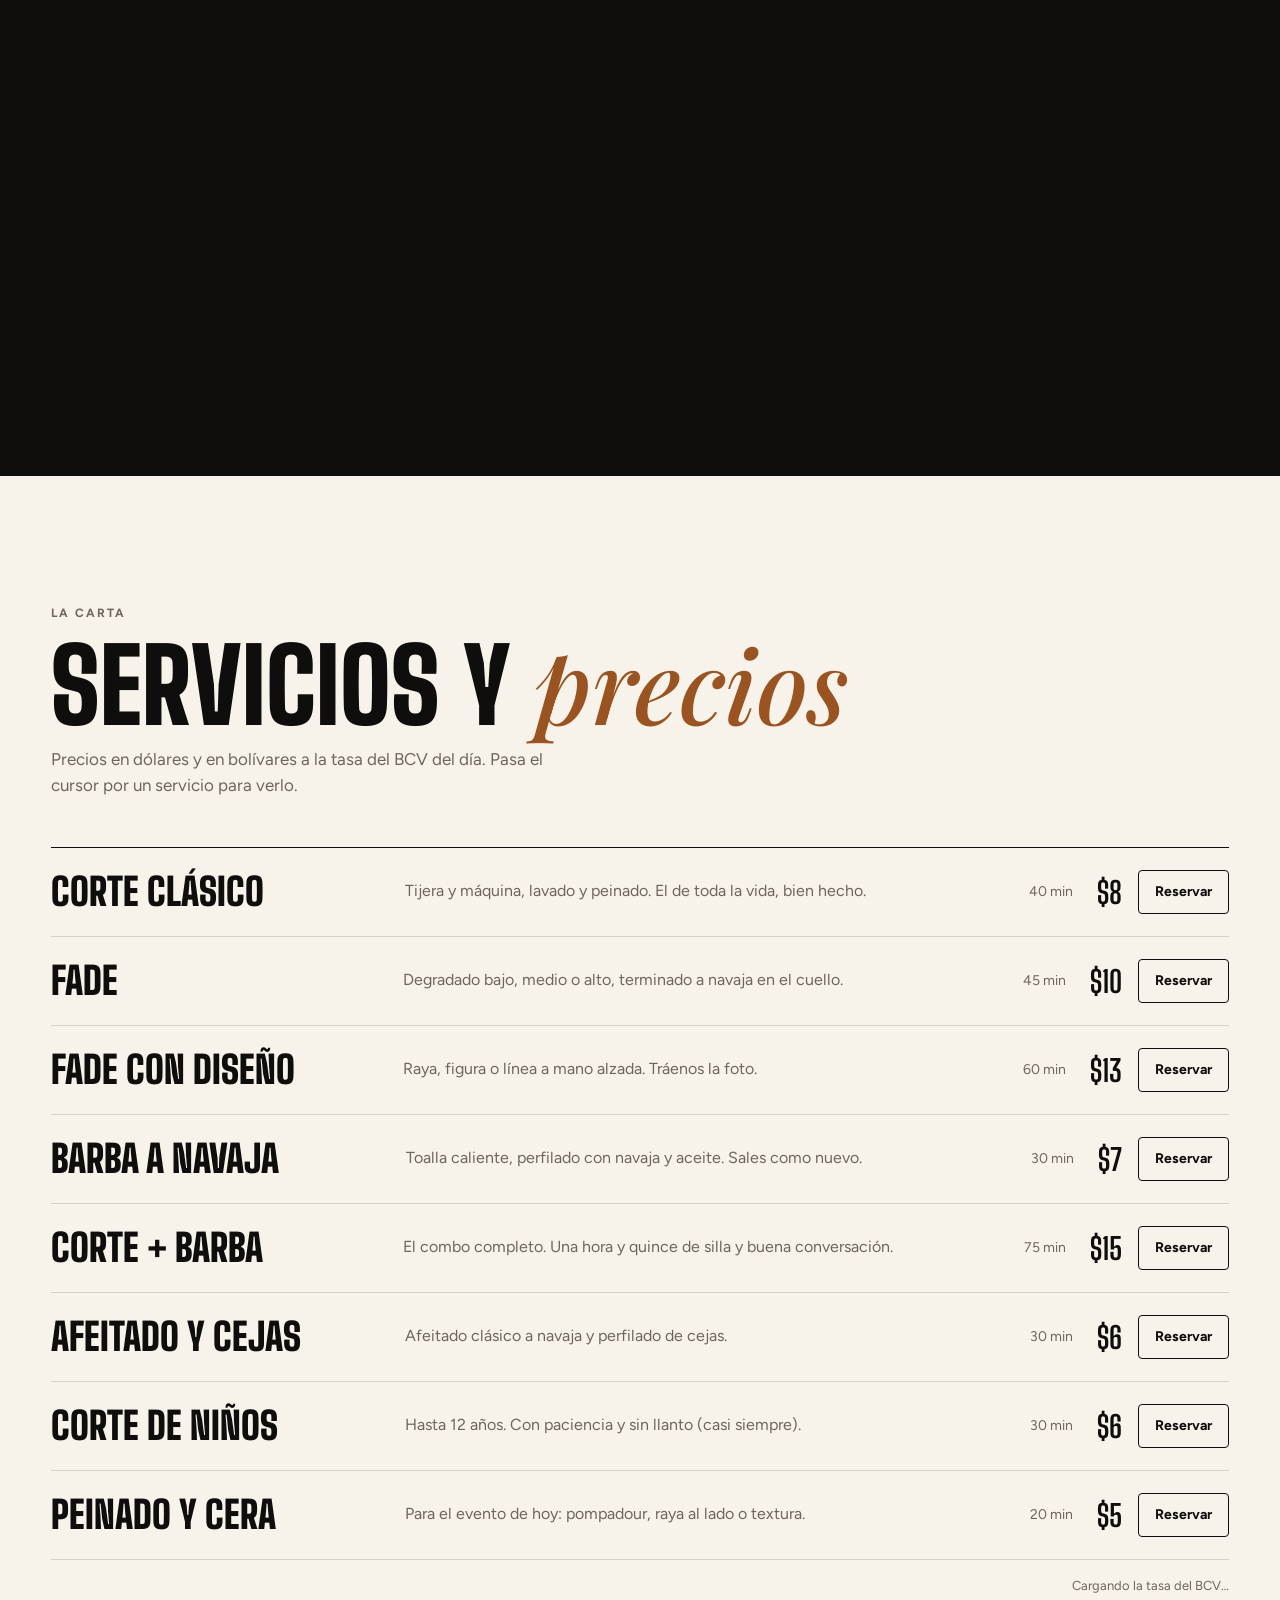
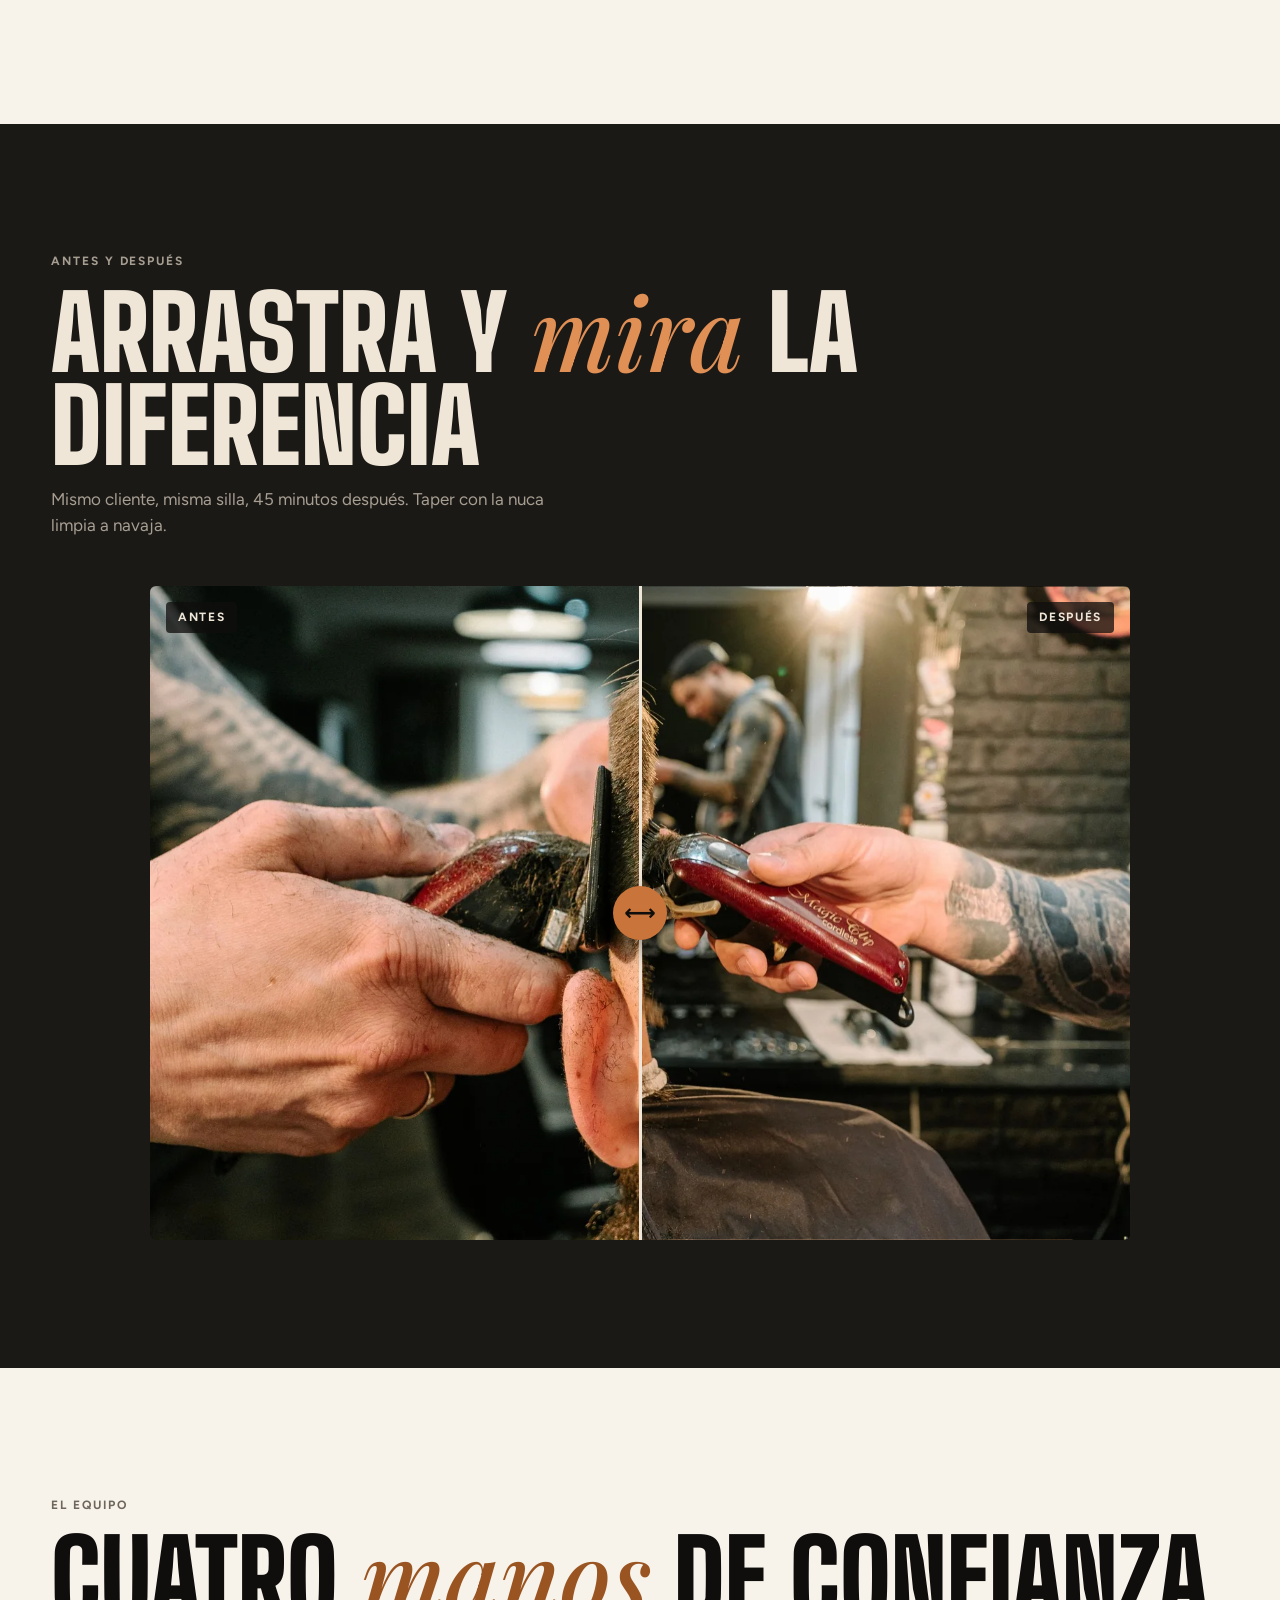
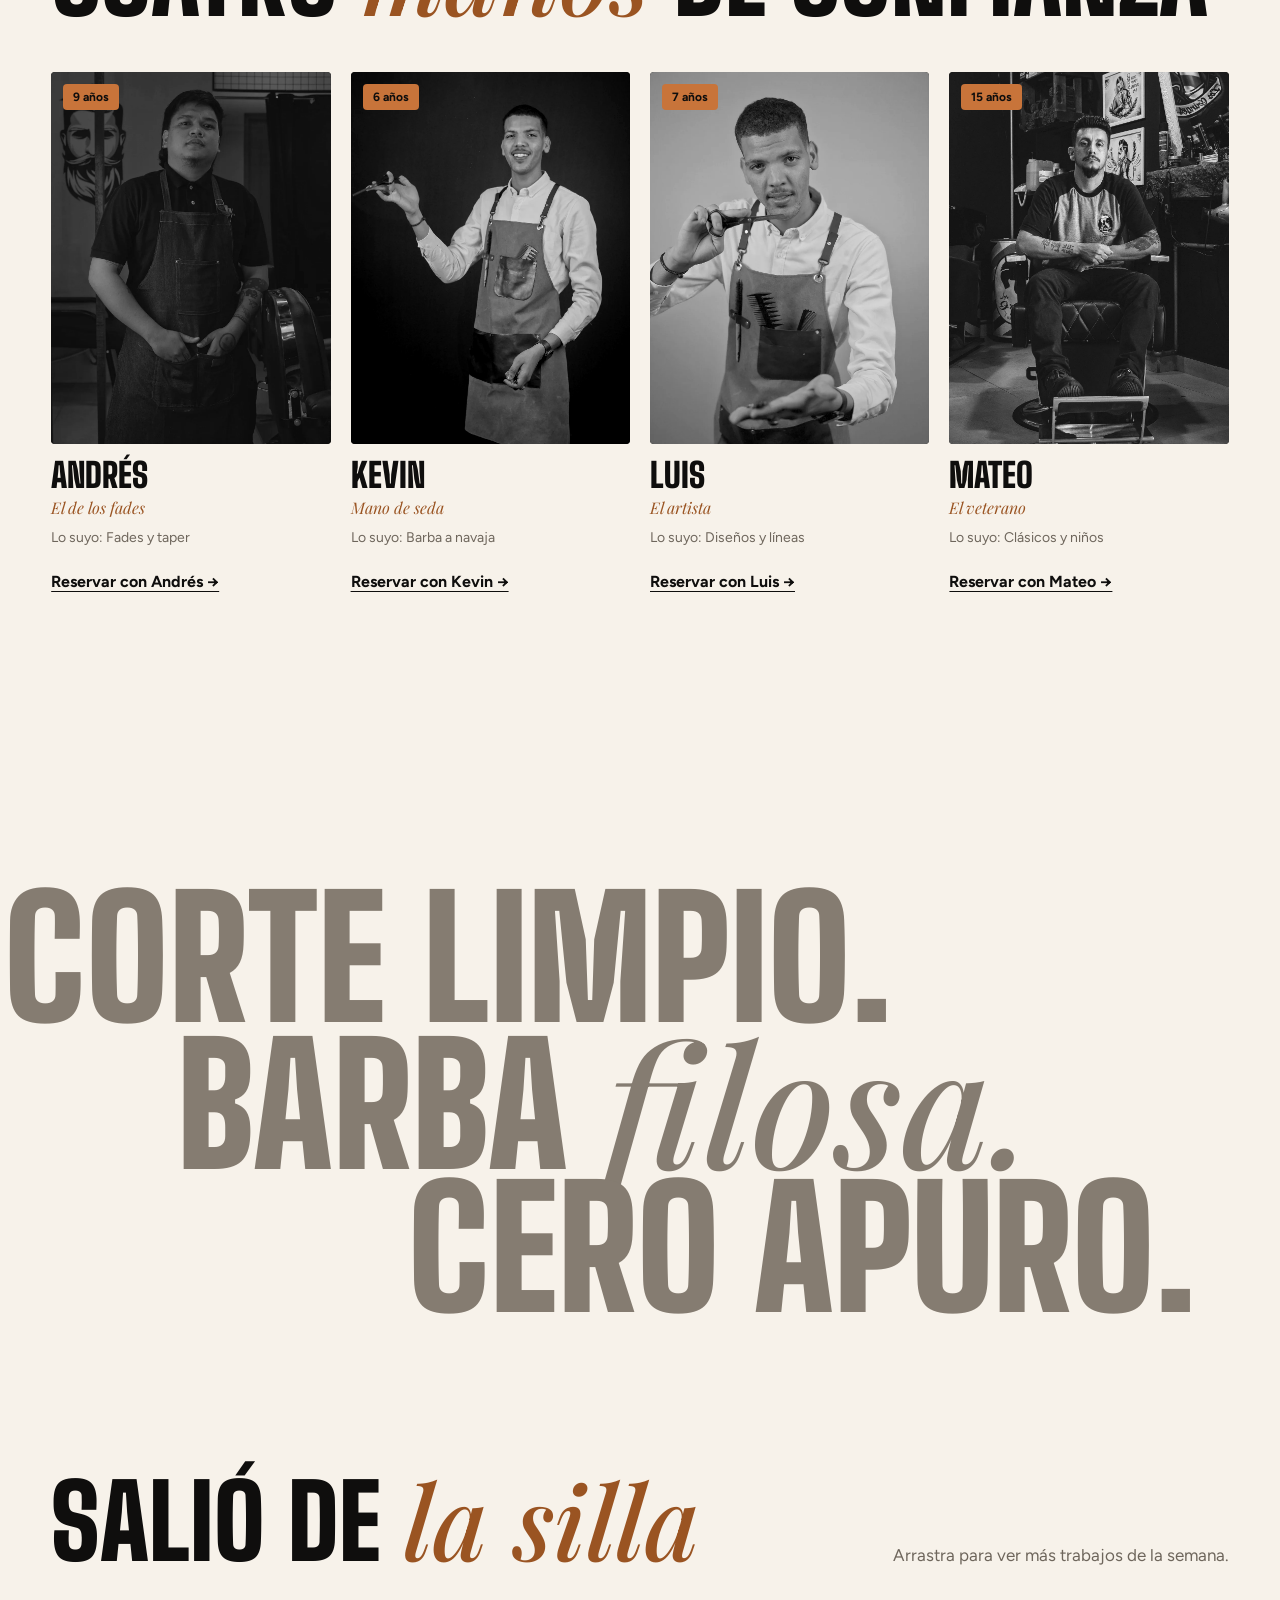
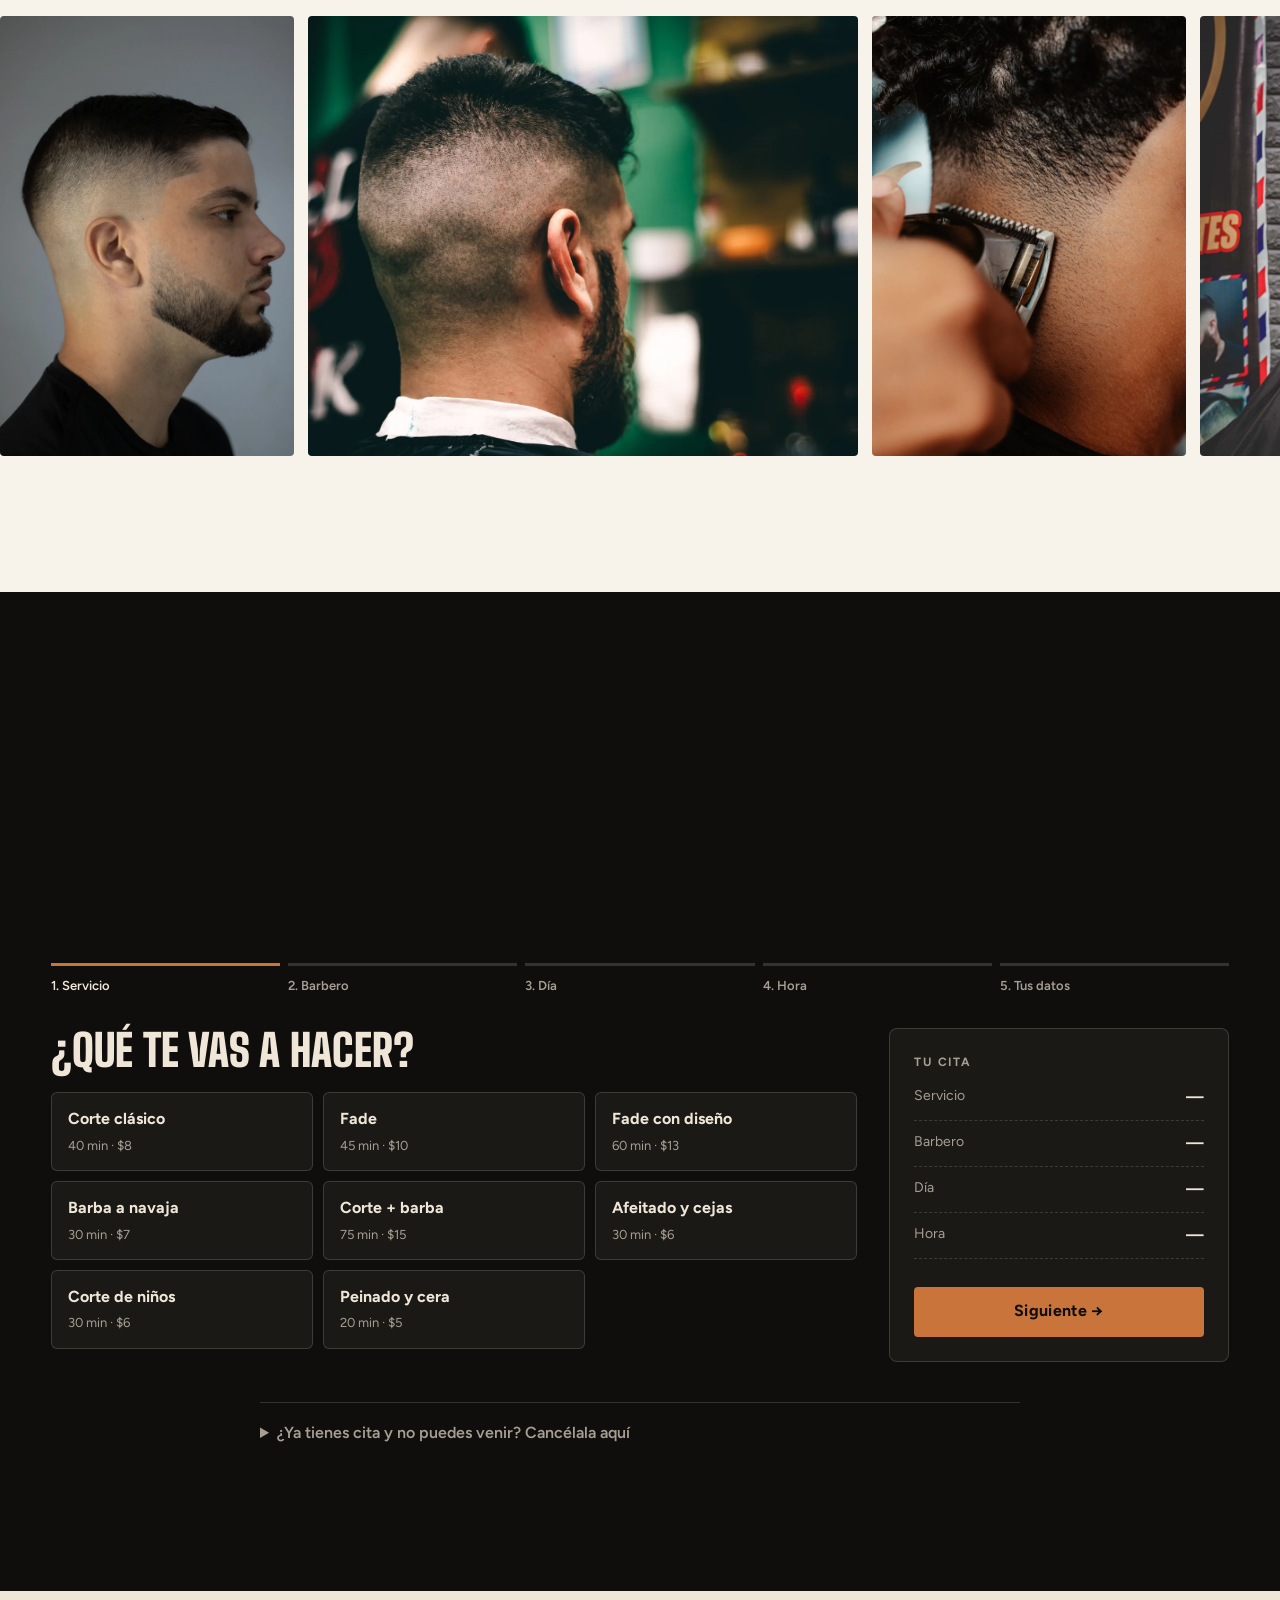
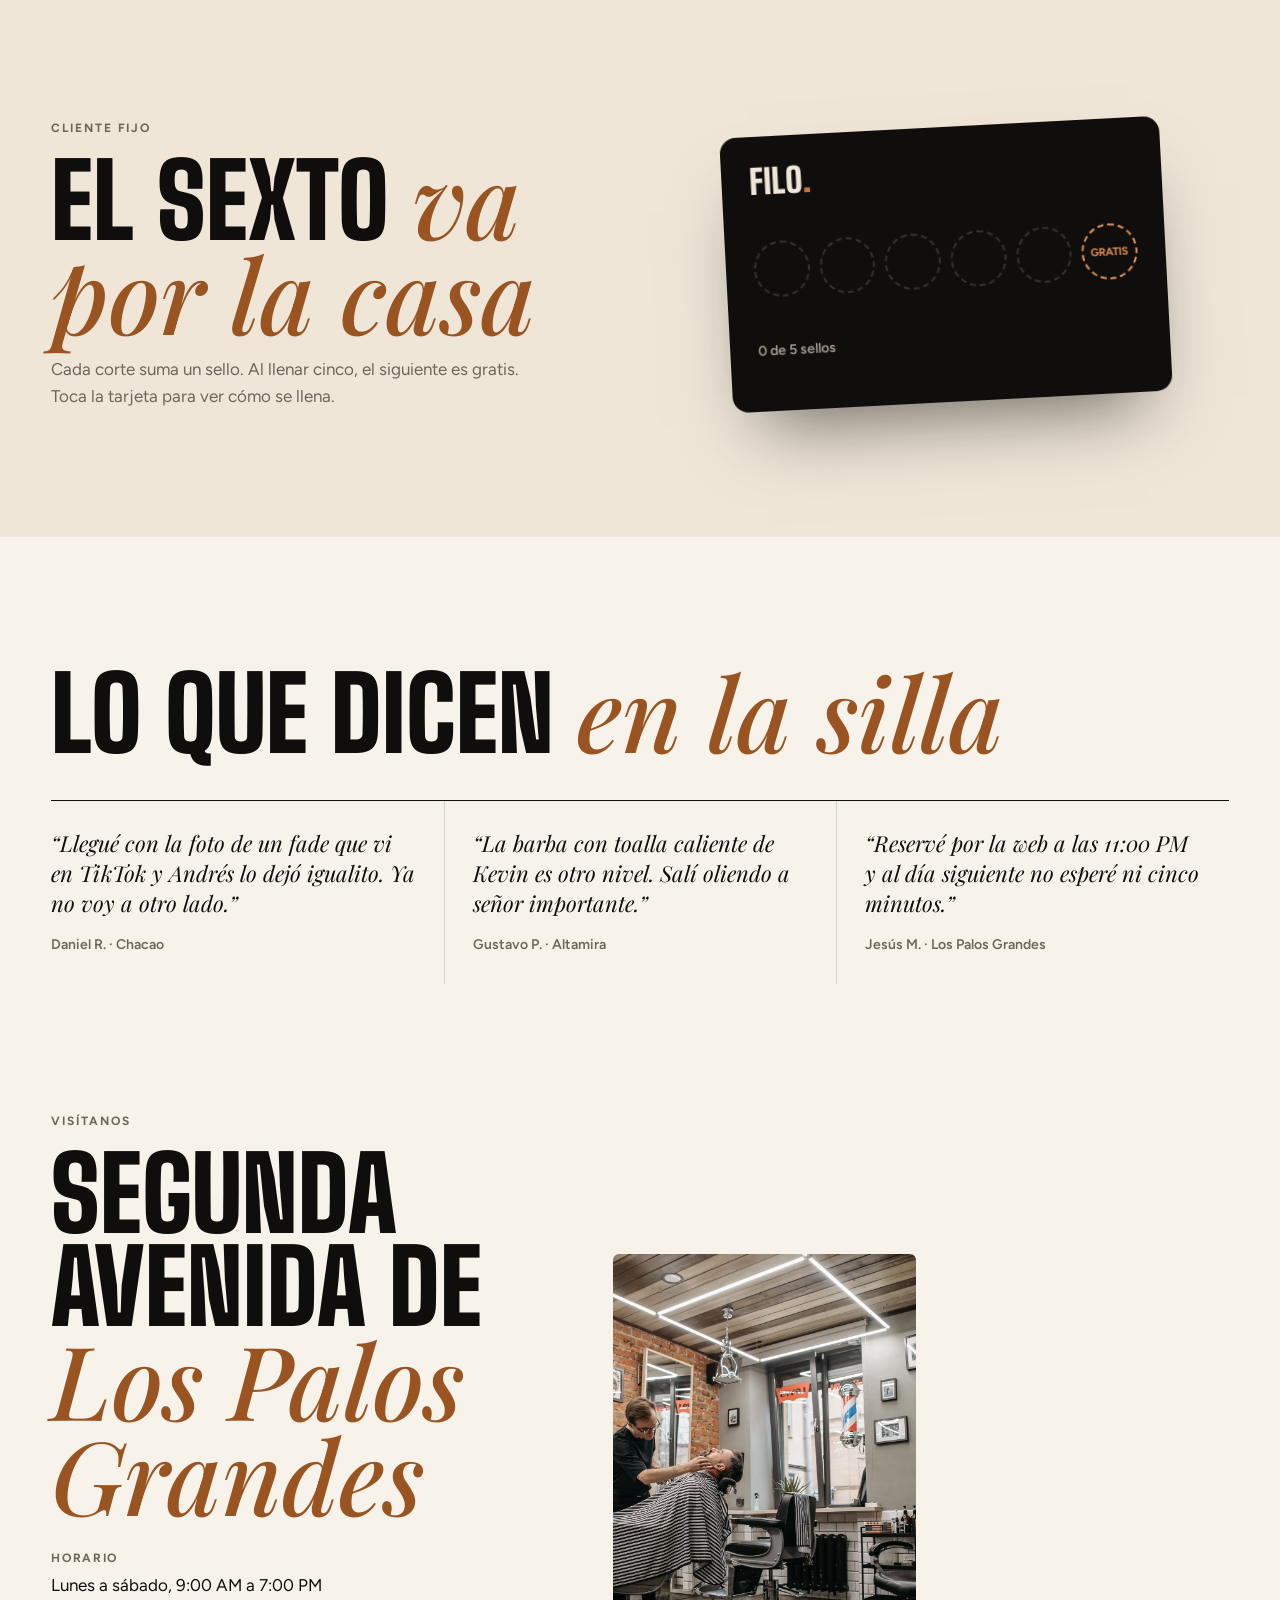
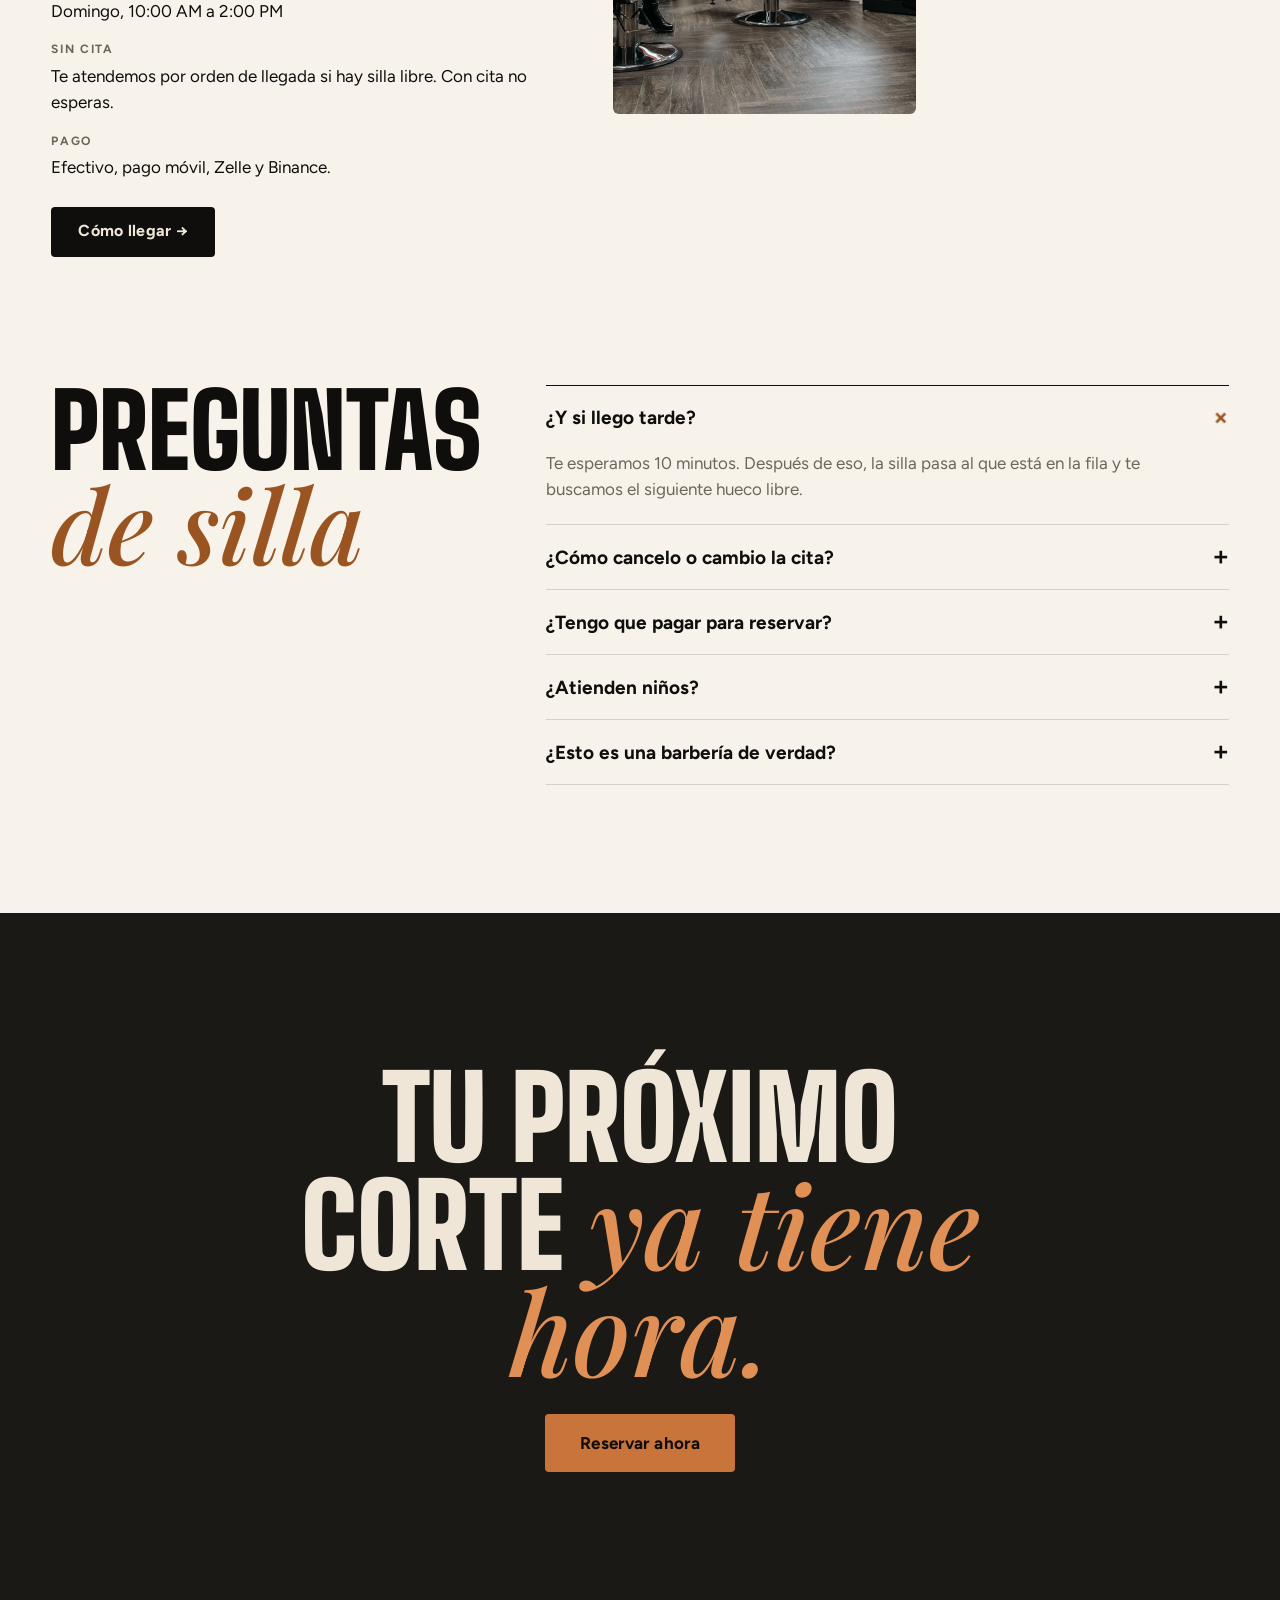
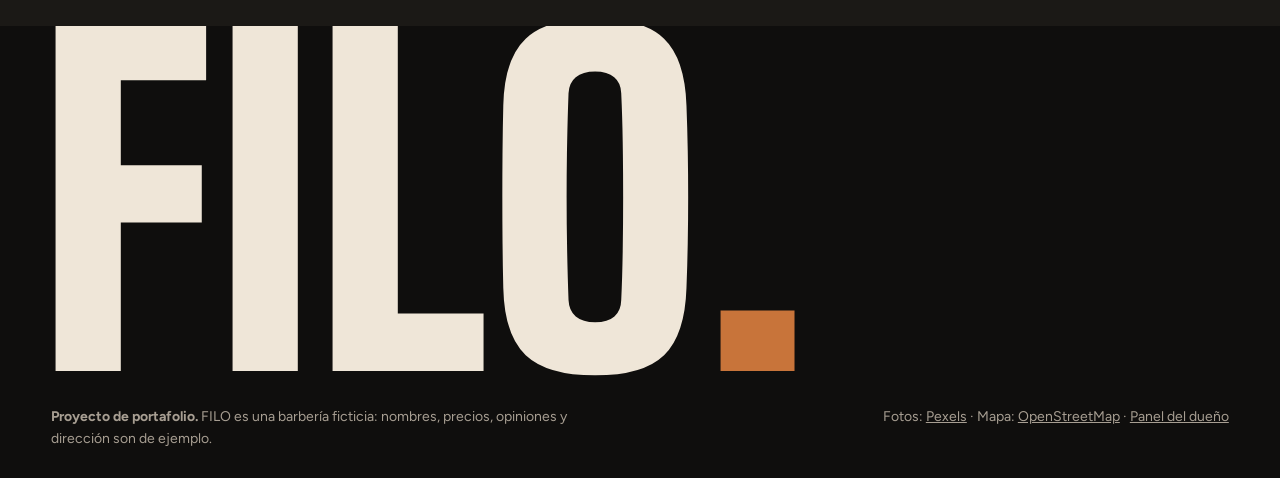
==== commit adbfe92c: "Comentarios cortos y RLS en el esquema privado Co-Authored-By: Claude Opus 5.5 <noreply@anthropic.co" ====
--- a/index.html
+++ b/index.html
@@ -30,7 +30,7 @@
   </header>
 
   <main>
-    <!-- 1 · Portada: la navaja corta el título -->
+    <!-- Portada -->
     <section class="portada" id="inicio">
       <video class="portada__foto" data-video-portada autoplay muted loop playsinline preload="metadata" poster="media/portada-cartel.webp" aria-hidden="true">
         <source media="(max-width: 640px)" src="media/portada-movil.mp4" type="video/mp4" />
@@ -64,7 +64,7 @@
       </div>
     </div>
 
-    <!-- 1b · Capítulos: fotos a pantalla completa con una frase cada una -->
+    <!-- Capítulos -->
     <section class="capitulos" data-capitulos aria-label="Así se trabaja en FILO">
       <div class="capitulos__fijo">
         <img class="capitulos__foto activa" src="img/fondos/local2.webp" alt="" />
@@ -80,7 +80,7 @@
       </div>
     </section>
 
-    <!-- 2 · Servicios: carta de precios con foto que sigue al cursor -->
+    <!-- Servicios -->
     <section class="servicios" id="servicios">
       <div class="cabeza" data-revelar>
         <p class="etiqueta">La carta</p>
@@ -92,7 +92,7 @@
       <img class="carta__flotante" data-carta-foto alt="" aria-hidden="true" />
     </section>
 
-    <!-- 3 · Antes y después -->
+    <!-- Antes y después -->
     <section class="antes" id="antes">
       <div class="cabeza" data-revelar>
         <p class="etiqueta etiqueta--clara">Antes y después</p>
@@ -109,7 +109,7 @@
       </div>
     </section>
 
-    <!-- 4 · Equipo -->
+    <!-- Equipo -->
     <section class="equipo" id="equipo">
       <div class="cabeza" data-revelar>
         <p class="etiqueta">El equipo</p>
@@ -118,14 +118,14 @@
       <ul class="barberos" data-barberos></ul>
     </section>
 
-    <!-- 4b · Frase en tres golpes -->
+    <!-- Frase en tres golpes -->
     <section class="golpes" data-golpes aria-label="Corte limpio, barba filosa, cero apuro">
       <p class="golpes__linea">Corte limpio.</p>
       <p class="golpes__linea">Barba <em>filosa.</em></p>
       <p class="golpes__linea">Cero apuro.</p>
     </section>
 
-    <!-- 5 · Galería que se arrastra -->
+    <!-- Galería -->
     <section class="galeria" aria-label="Trabajos recientes">
       <div class="cabeza cabeza--fila" data-revelar>
         <h2 class="titulo">Salió de <em>la silla</em></h2>
@@ -143,7 +143,7 @@
       </div>
     </section>
 
-    <!-- 6 · Reservar -->
+    <!-- Reservar -->
     <section class="reservar" id="reservar">
       <div class="cabeza" data-revelar>
         <p class="etiqueta etiqueta--clara">Reserva en línea</p>
@@ -233,7 +233,7 @@
       </details>
     </section>
 
-    <!-- 7 · Tarjeta de sellos -->
+    <!-- Tarjeta de sellos -->
     <section class="sellos" aria-labelledby="sellos-titulo">
       <div class="sellos__texto" data-revelar>
         <p class="etiqueta">Cliente fijo</p>
@@ -247,7 +247,7 @@
       </button>
     </section>
 
-    <!-- 8 · Opiniones -->
+    <!-- Opiniones -->
     <section class="opiniones" aria-labelledby="opiniones-titulo">
       <h2 class="titulo" id="opiniones-titulo" data-revelar>Lo que dicen <em>en la silla</em></h2>
       <div class="opiniones__lista">
@@ -257,7 +257,7 @@
       </div>
     </section>
 
-    <!-- 9 · Visítanos -->
+    <!-- Visítanos -->
     <section class="visitanos" id="visitanos">
       <div class="visitanos__datos" data-revelar>
         <p class="etiqueta">Visítanos</p>
@@ -276,7 +276,7 @@
       </div>
     </section>
 
-    <!-- 10 · Preguntas -->
+    <!-- Preguntas -->
     <section class="preguntas" aria-labelledby="preguntas-titulo">
       <h2 class="titulo" id="preguntas-titulo" data-revelar>Preguntas <em>de silla</em></h2>
       <div class="acordeon" data-revelar>
--- a/css/estilos.css
+++ b/css/estilos.css
@@ -60,7 +60,7 @@
 .boton--grande { min-height: 58px; padding: 0 34px; font-size: 17px; }
 .boton[disabled] { opacity: 0.45; cursor: not-allowed; }
 
-/* ============ Poste de barbero (se usa en la carga, la portada y la confirmación) ============ */
+/* ============ Poste de barbero ============ */
 .poste {
   position: relative; width: 26px; height: 160px; padding: 0; border-radius: 13px; overflow: hidden;
   background: var(--hueso); box-shadow: inset -6px 0 10px rgba(0, 0, 0, 0.25), inset 6px 0 10px rgba(255, 255, 255, 0.4);
@@ -113,7 +113,7 @@
 @keyframes latido { 70% { box-shadow: 0 0 0 9px rgba(111, 207, 143, 0); } }
 .poste--lado { position: absolute; right: var(--margen); top: 50%; z-index: 2; transform: translateY(-50%); }
 
-/* El título que la navaja corta en dos */
+/* Título cortado */
 .corte { position: relative; margin: 0; font-family: var(--titular); font-size: clamp(120px, 24vw, 330px); font-weight: 900; line-height: 0.82; letter-spacing: 0.01em; }
 .corte__mitad { display: block; }
 .corte__mitad--arriba { clip-path: polygon(0 0, 100% 0, 100% 46%, 0 58%); }
@@ -129,7 +129,7 @@
 .cinta__pista span::after { content: ''; display: inline-block; width: 26px; height: 3px; margin: 0 0 0.3em 52px; background: currentColor; transform: rotate(-35deg); vertical-align: middle; }
 @keyframes correr { to { transform: translateX(-50%); } }
 
-/* ============ Servicios: la carta ============ */
+/* ============ Servicios ============ */
 .servicios { position: relative; padding: clamp(80px, 10vw, 140px) var(--margen); }
 .carta { margin: 0; padding: 0; list-style: none; border-top: 1px solid var(--negro); }
 .plato {
@@ -146,7 +146,7 @@
 .plato__reservar { min-height: 44px; padding: 0 16px; border: 1px solid var(--negro); border-radius: 4px; background: transparent; font-size: 14px; font-weight: 700; cursor: pointer; transition: background 0.2s, color 0.2s; }
 .plato__reservar:hover { background: var(--negro); color: var(--crema); }
 .nota-tasa { margin: 16px 0 0; color: var(--gris); font-size: 13px; text-align: right; }
-/* la foto que sigue al cursor por la carta */
+/* Foto que sigue al cursor */
 .carta__flotante {
   position: fixed; left: 0; top: 0; z-index: 15; width: 240px; aspect-ratio: 4 / 5; object-fit: cover; border-radius: 4px;
   pointer-events: none; opacity: 0; box-shadow: 0 30px 60px -20px rgba(0, 0, 0, 0.5);
@@ -347,7 +347,7 @@
 /* ============ Portada con video ============ */
 video.portada__foto { animation: none; transform: none; }
 
-/* ============ Capítulos: fotos fijas que cambian con una frase cada una ============ */
+/* ============ Capítulos ============ */
 .capitulos { position: relative; height: 300vh; background: var(--negro); color: var(--crema); }
 .capitulos__fijo { position: sticky; top: 0; height: 100svh; overflow: hidden; }
 .capitulos__foto { position: absolute; inset: 0; width: 100%; height: 100%; object-fit: cover; opacity: 0; transform: scale(1.08); transition: opacity 0.9s ease, transform 2.4s var(--curva); }
@@ -390,7 +390,7 @@
   .golpes__linea { color: var(--negro); transform: none; }
 }
 
-/* ---- Ajustes para que nada empuje la página en el teléfono ---- */
+/* ---- Sin desborde en el teléfono ---- */
 .sellos > * { min-width: 0; }
 .tarjeta-sellos__fila { min-width: 0; }
 .sello { min-width: 0; }
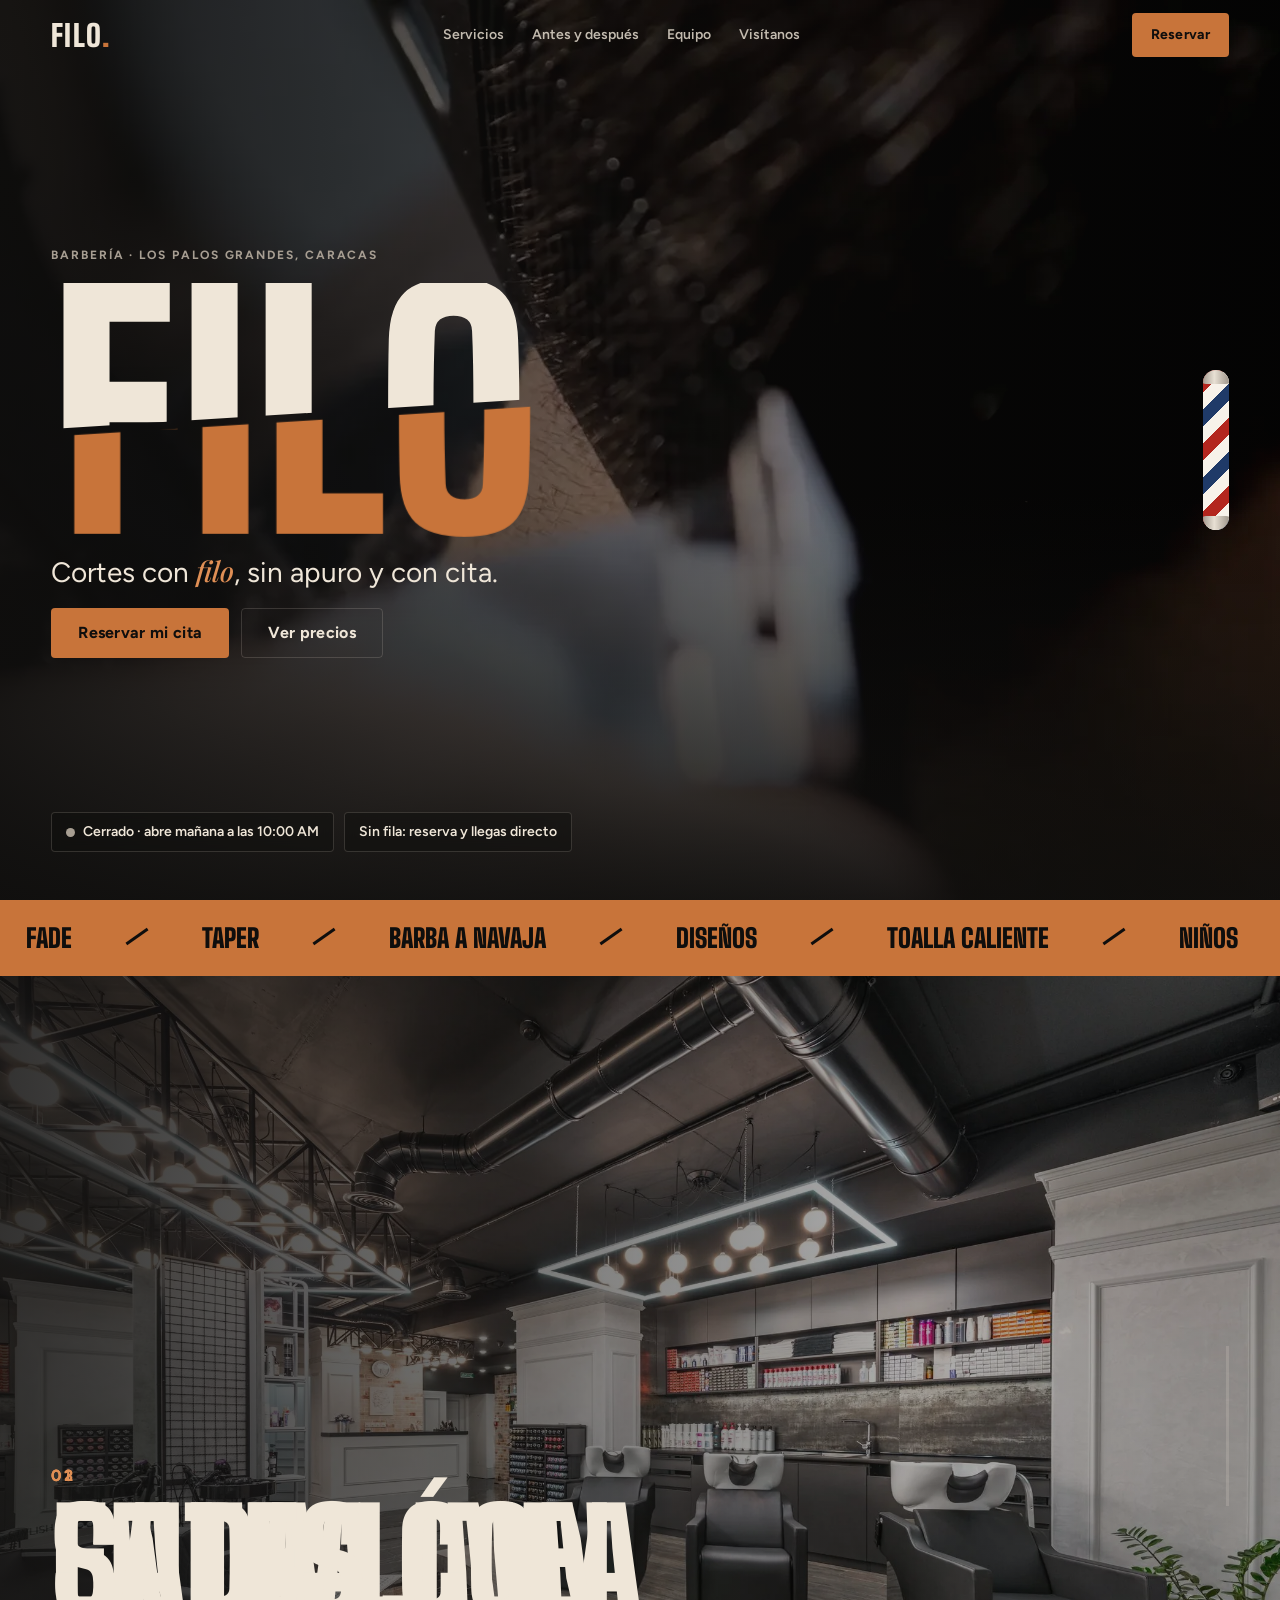
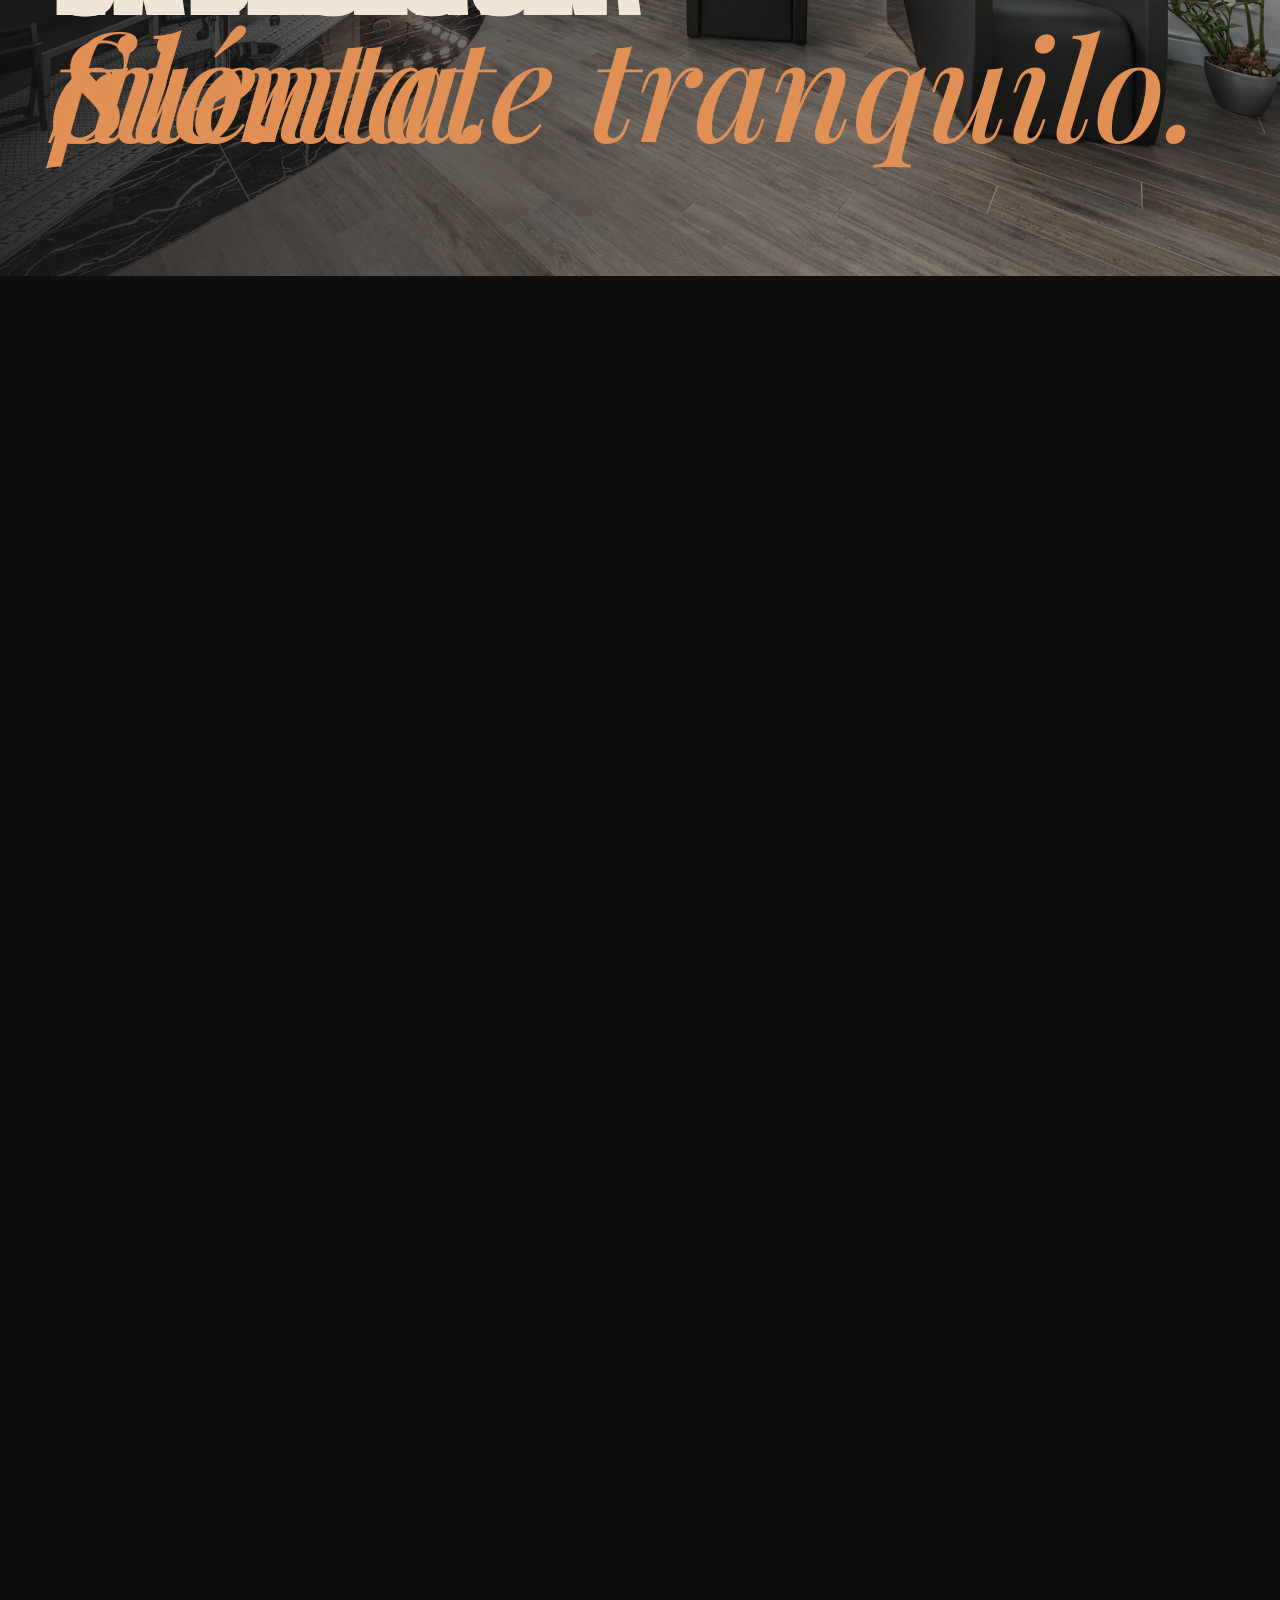
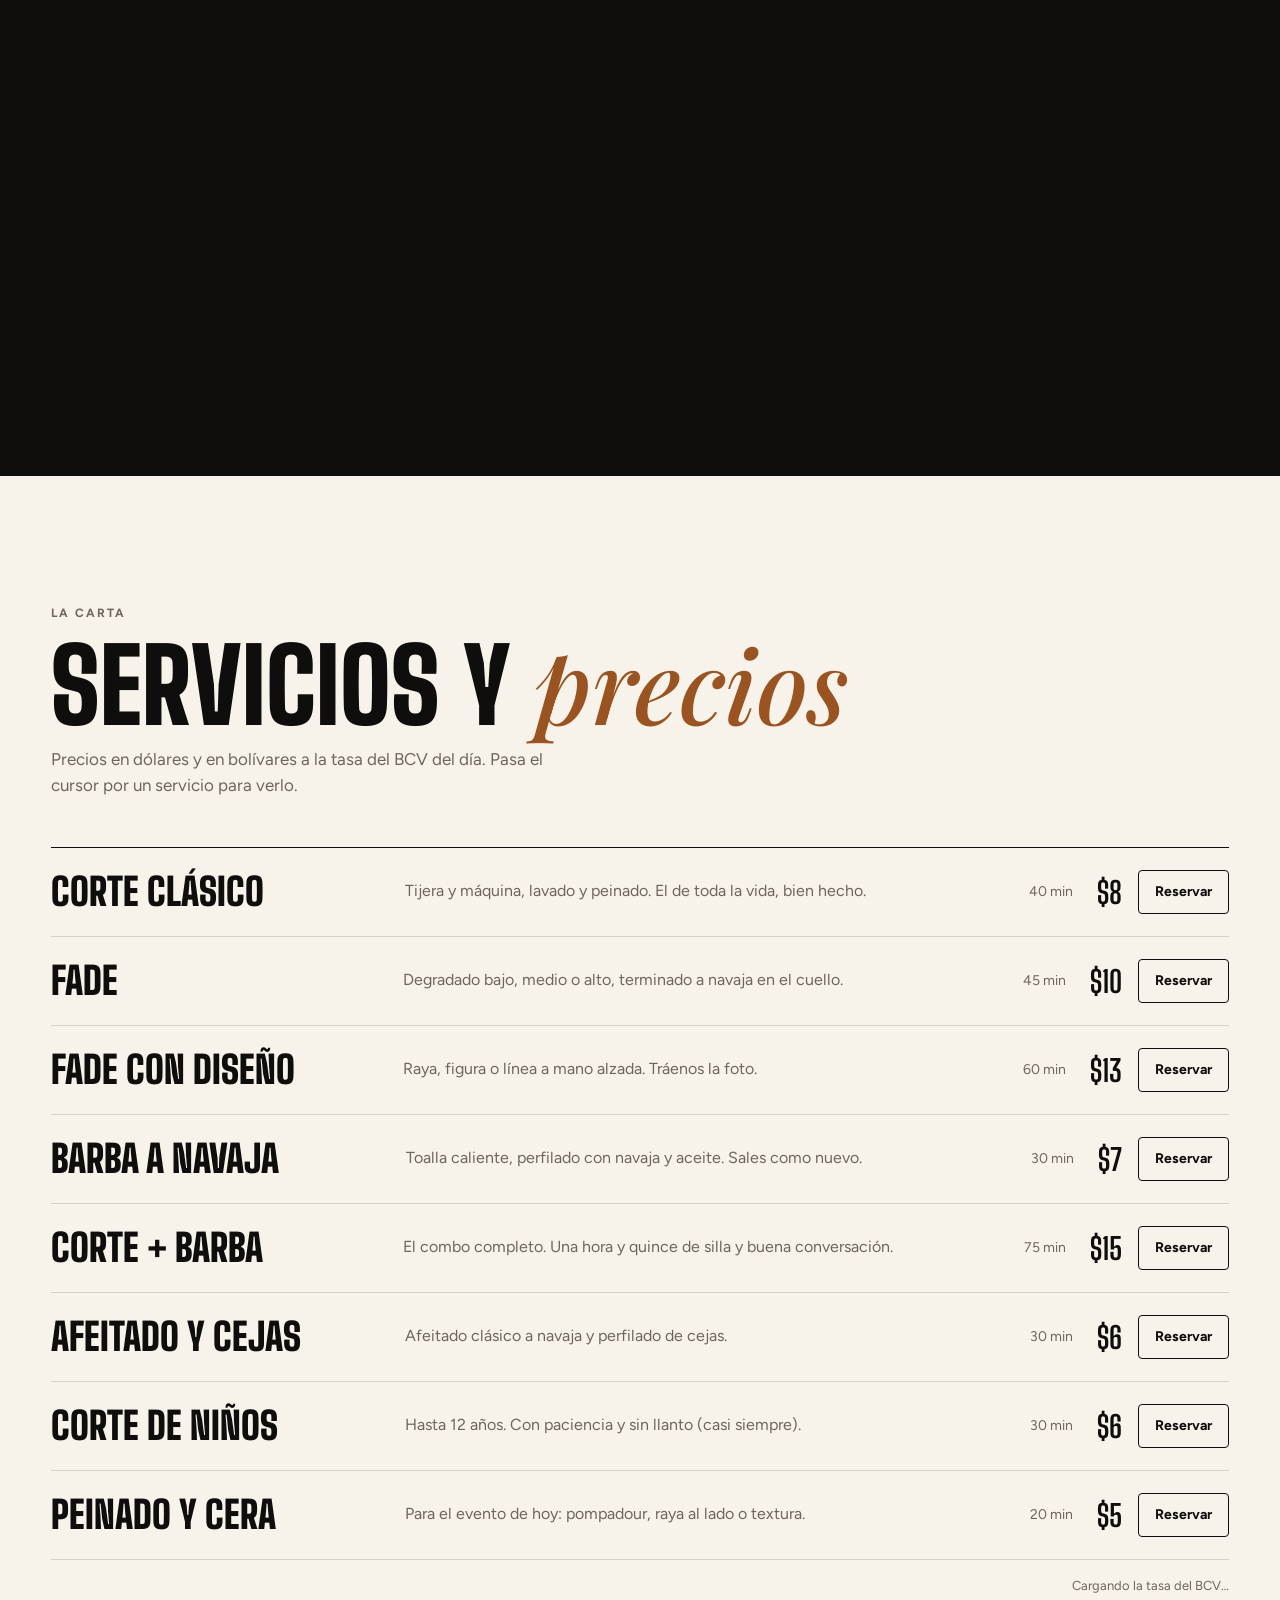
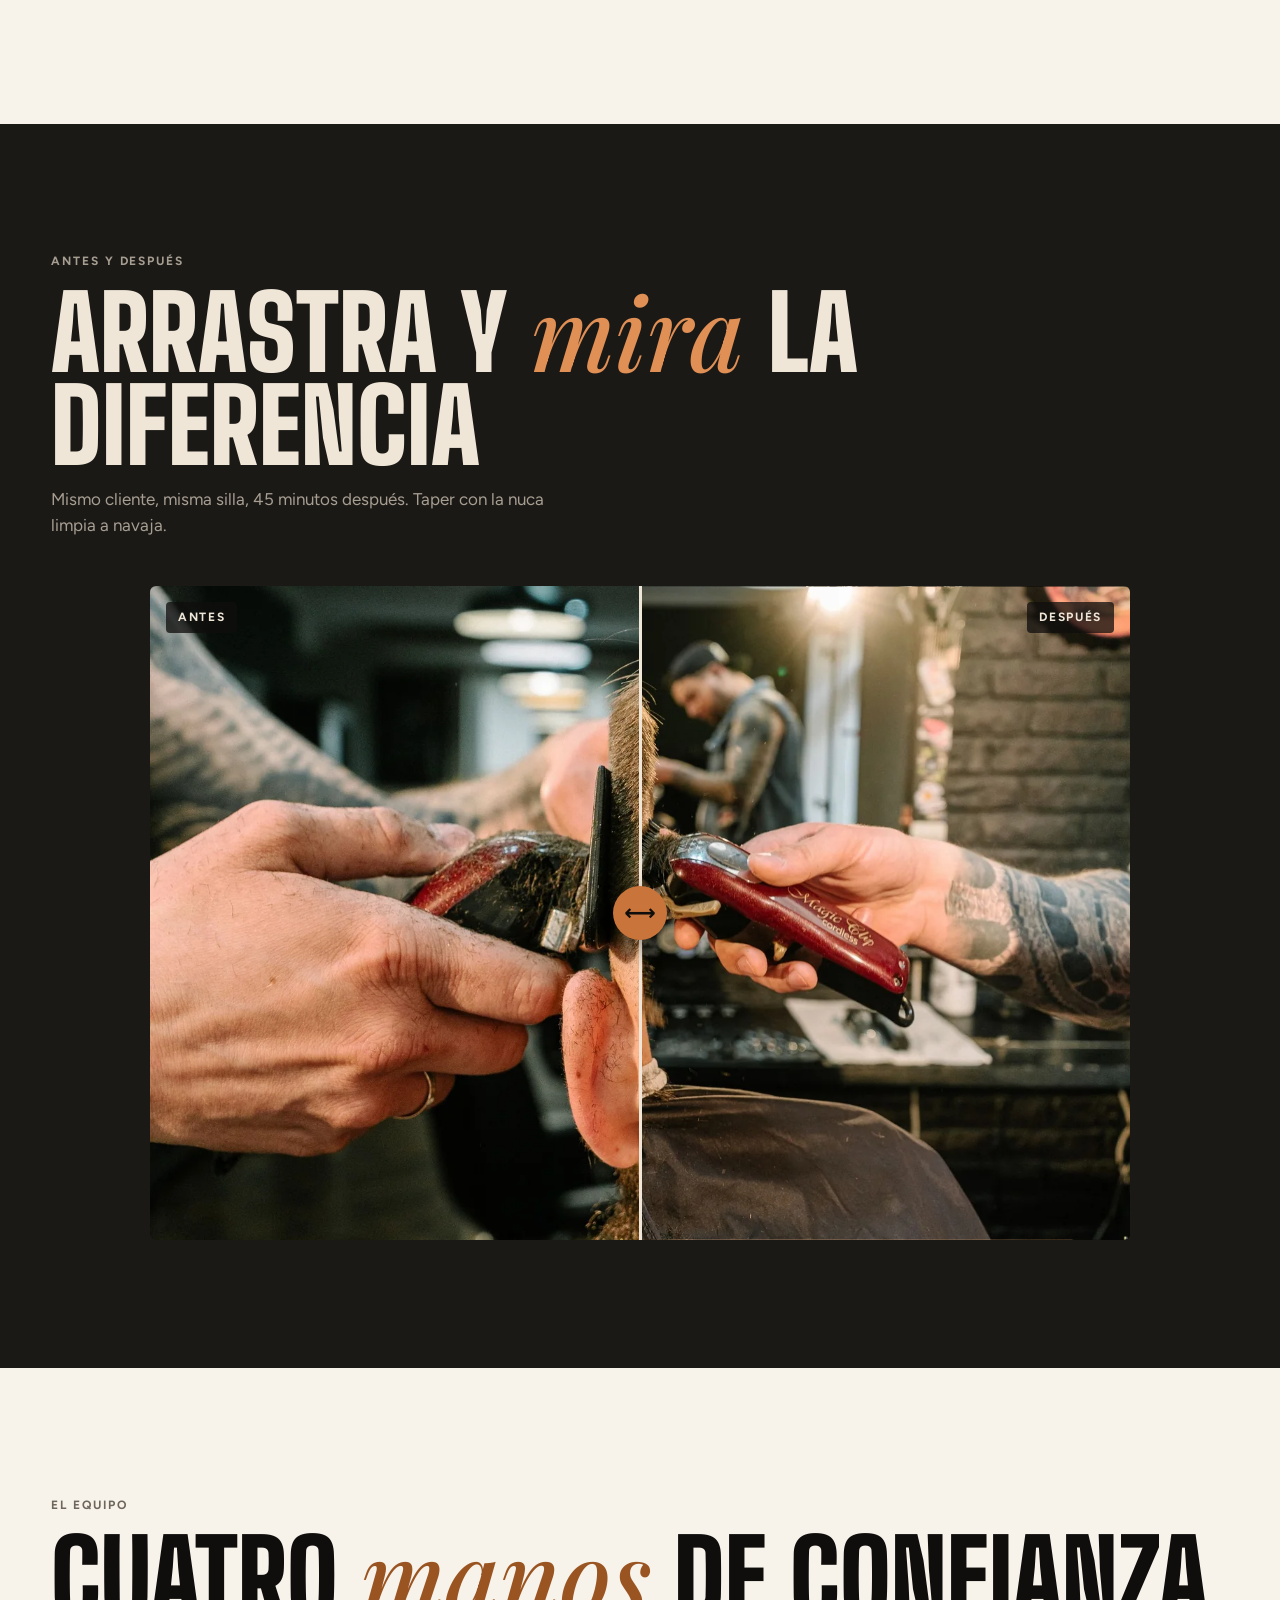
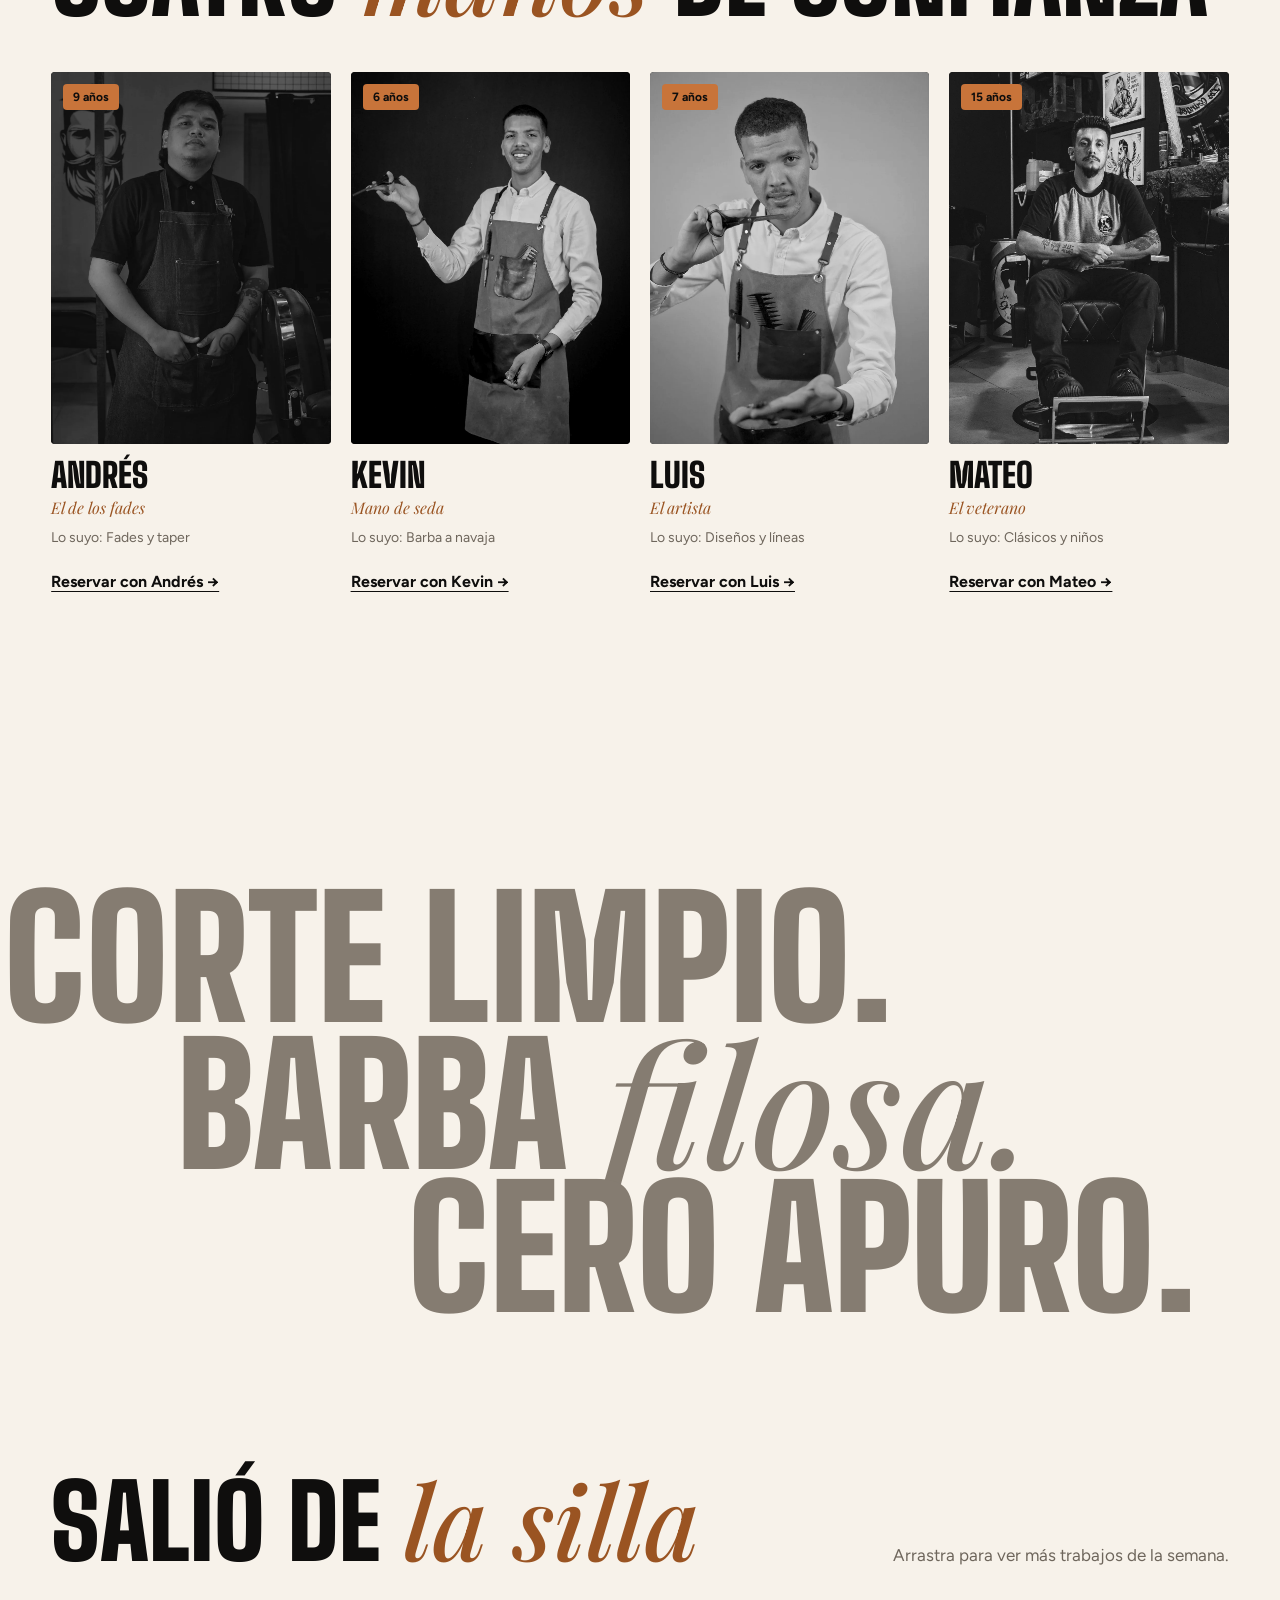
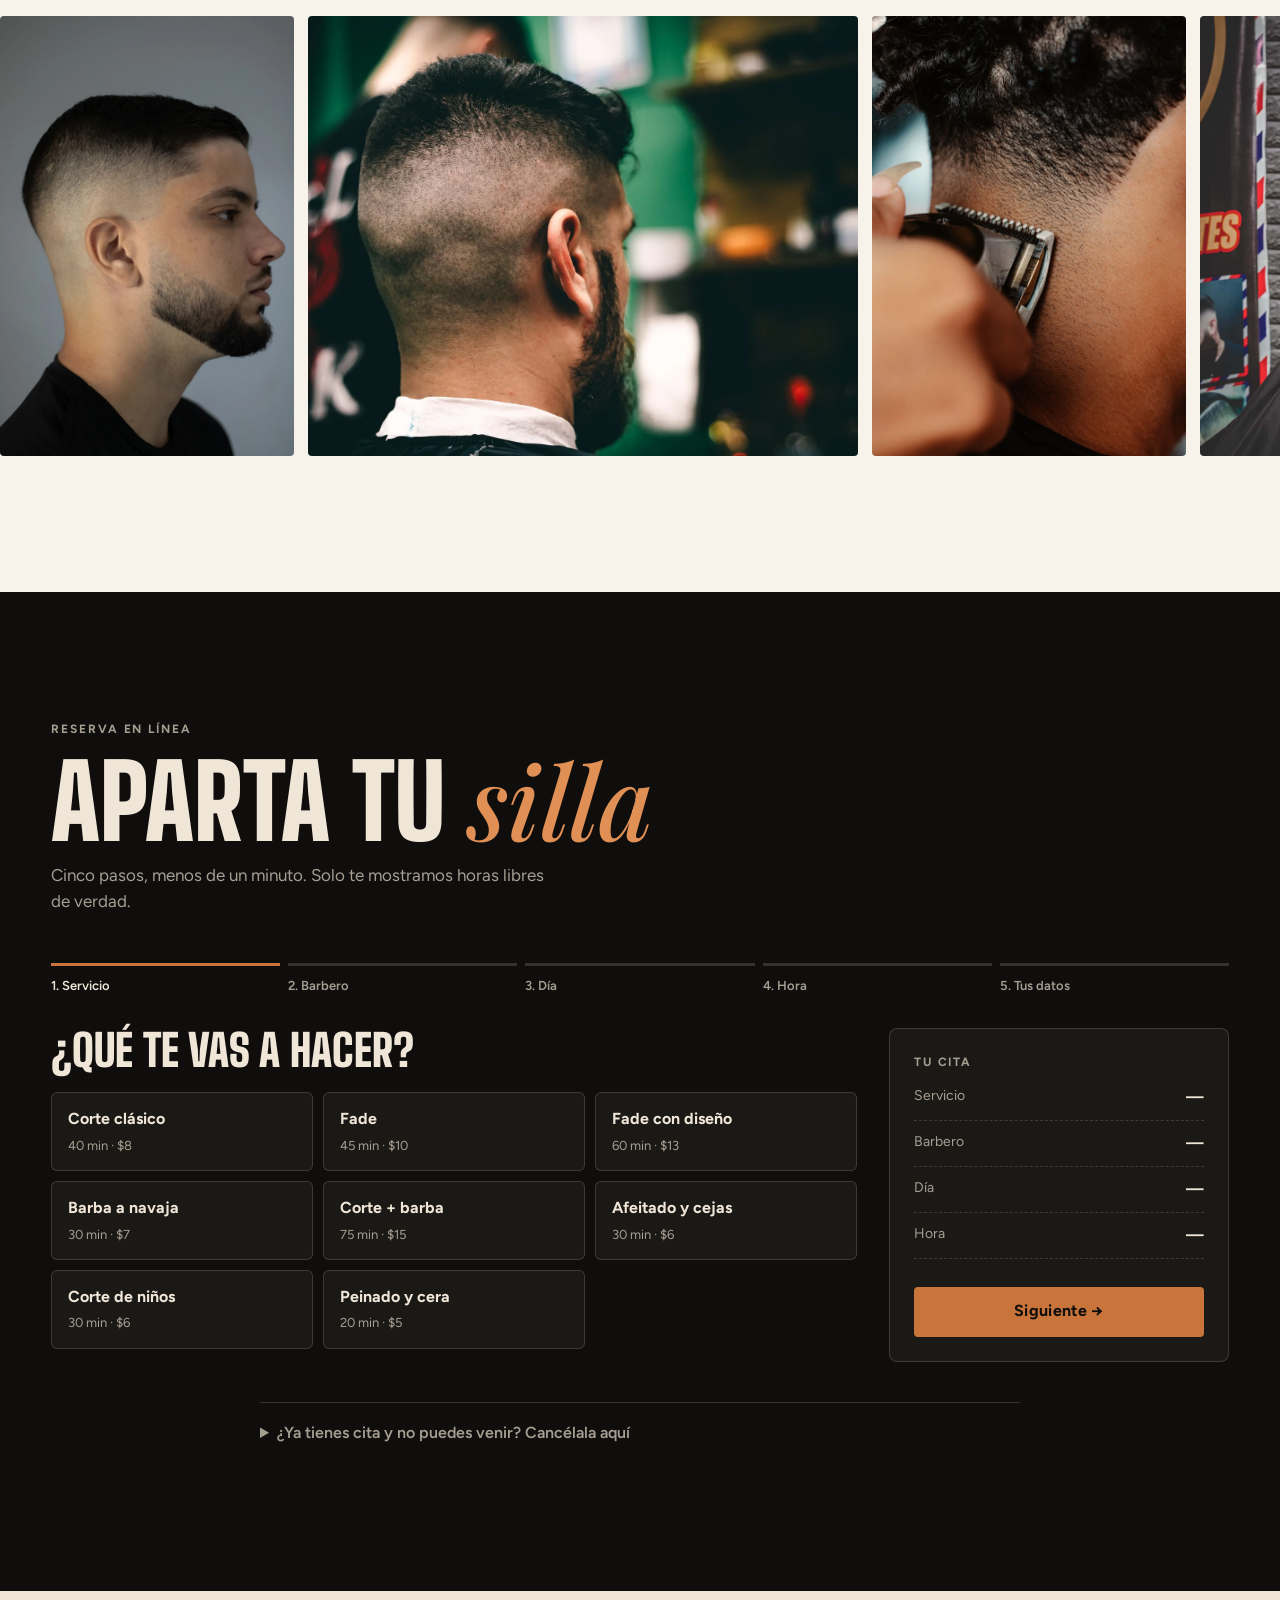
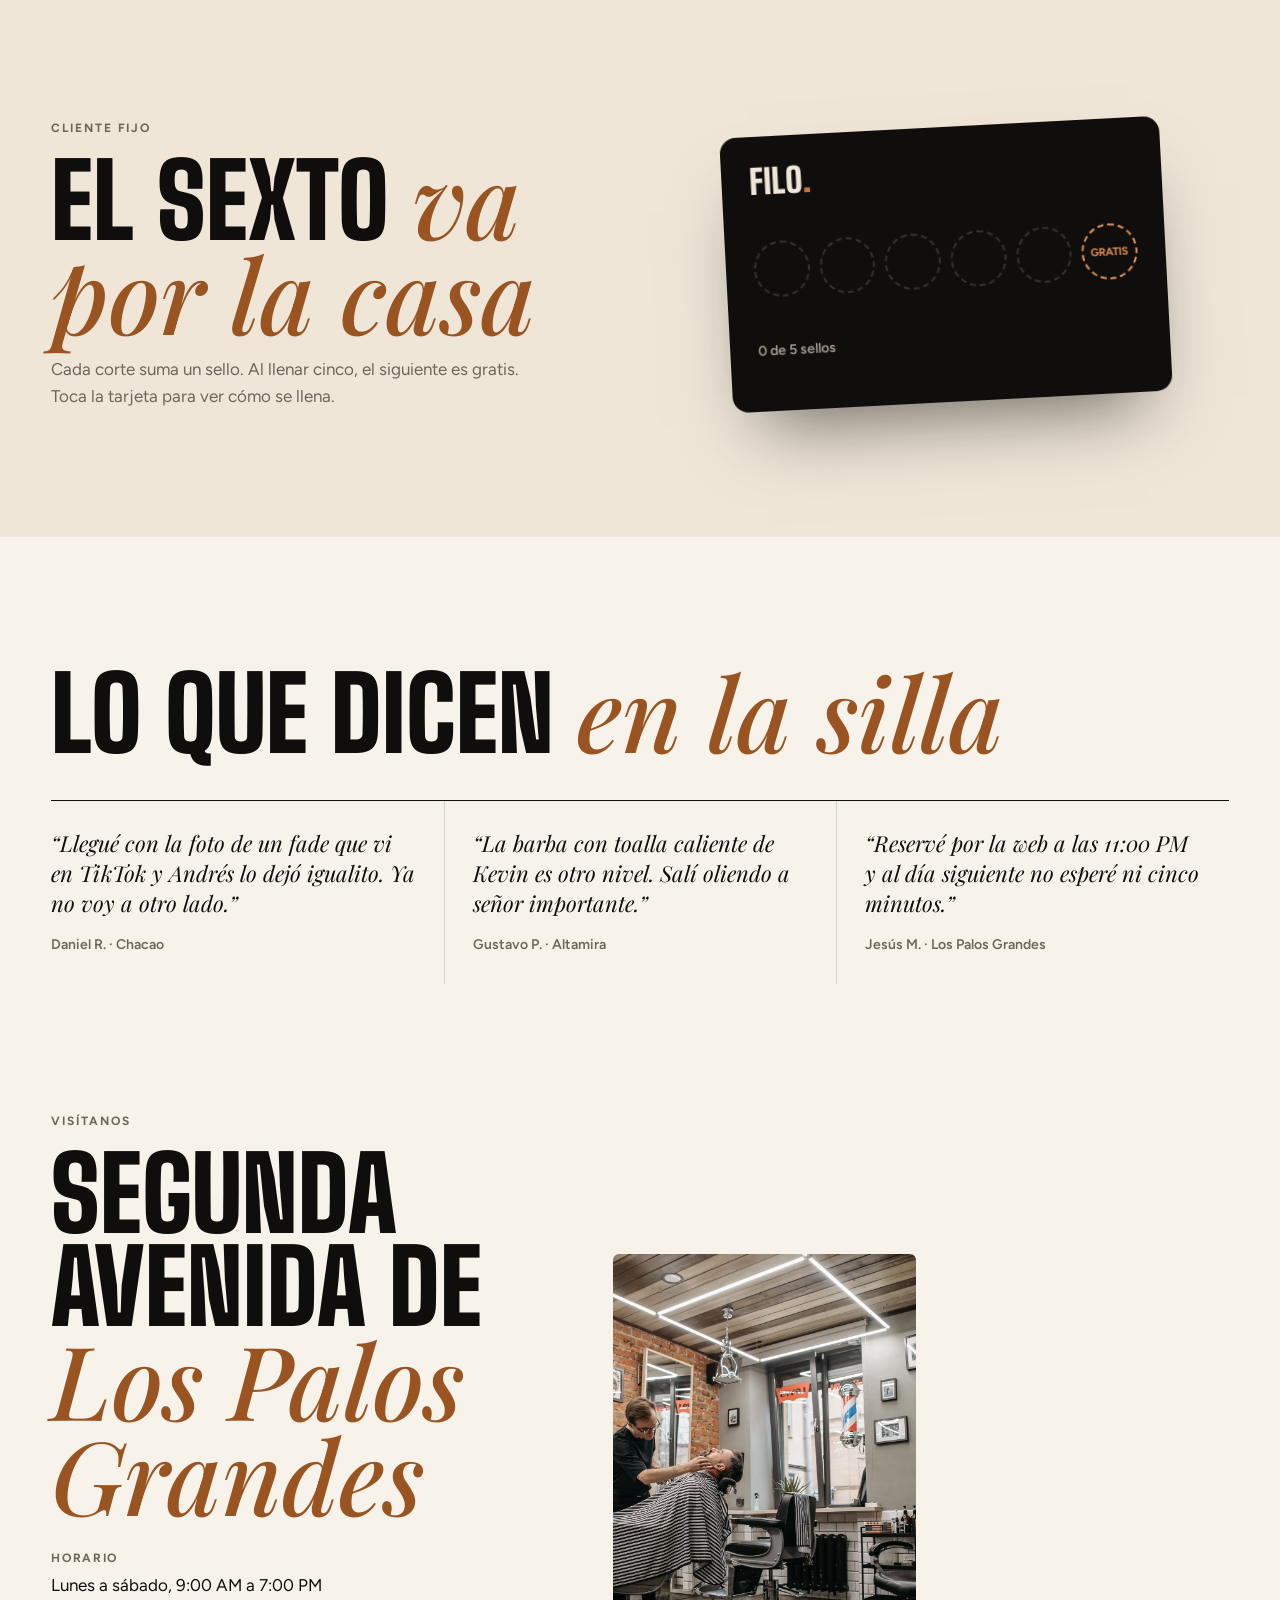
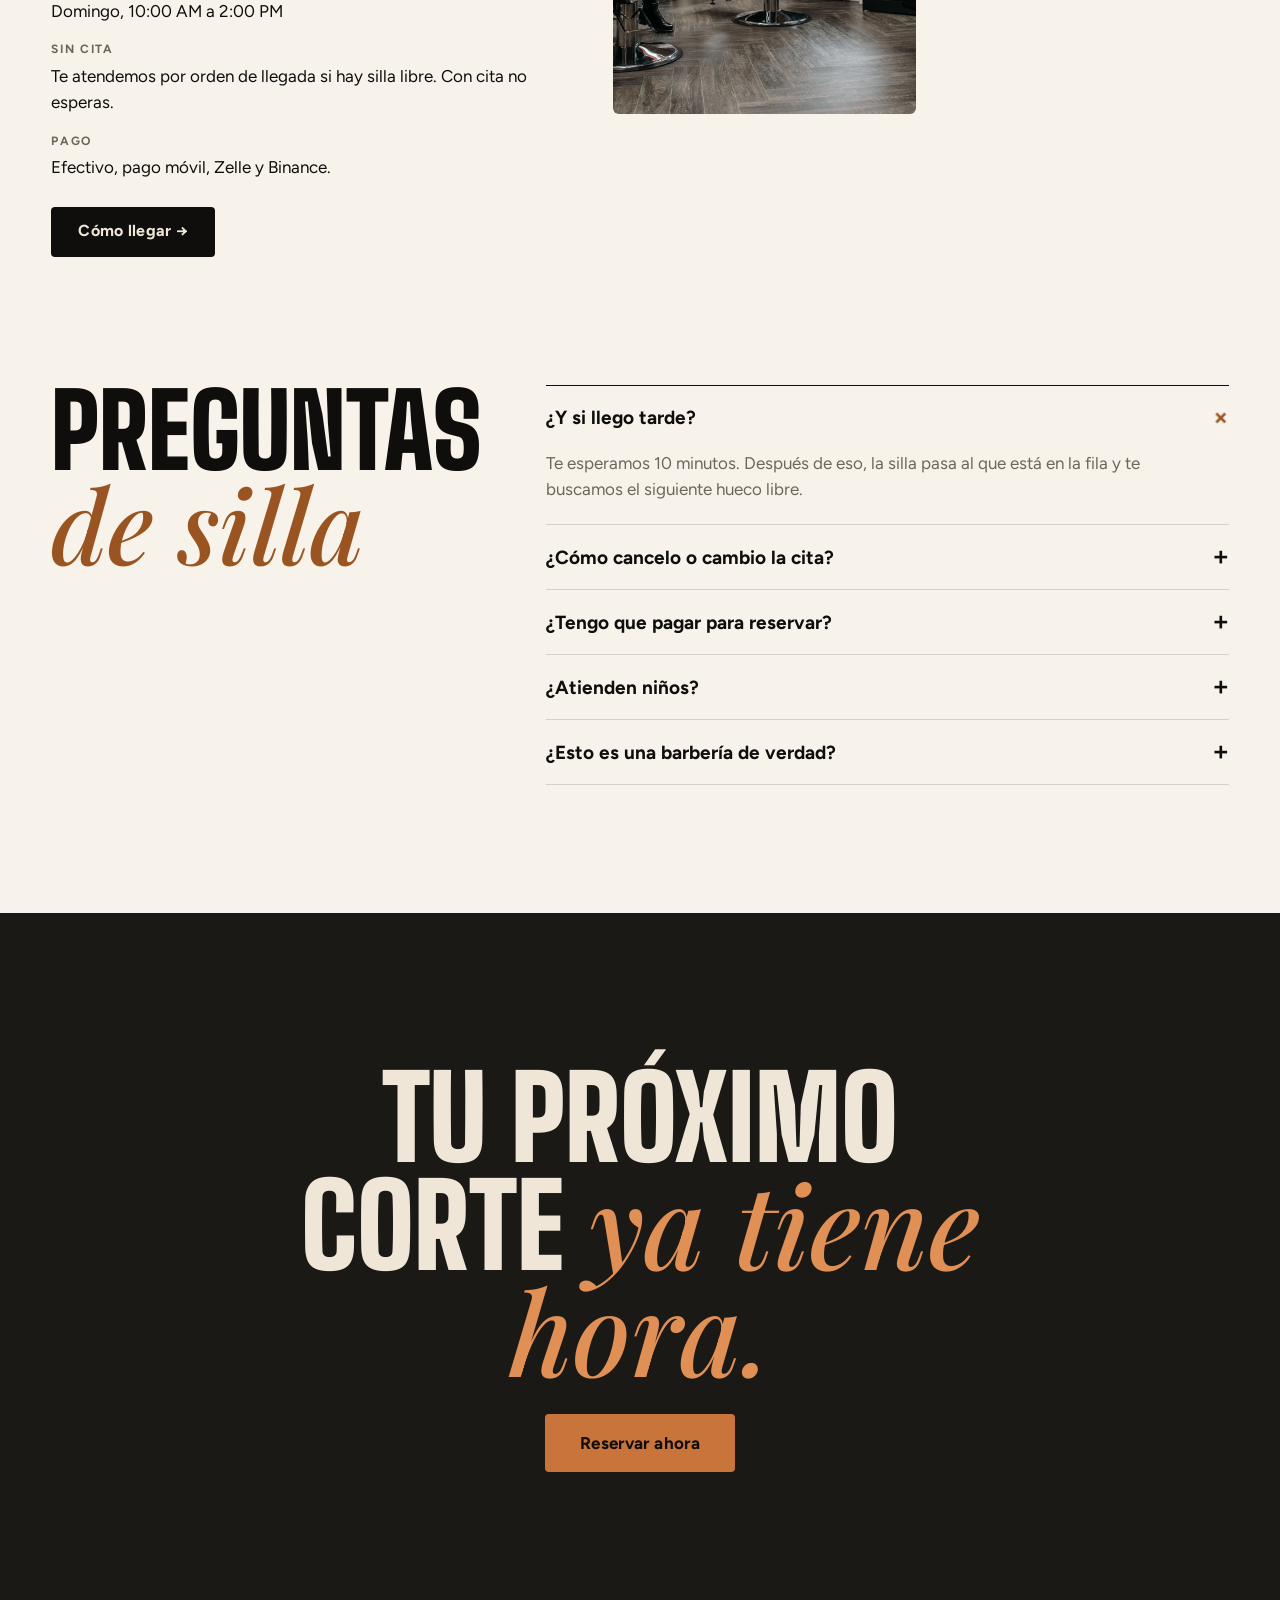
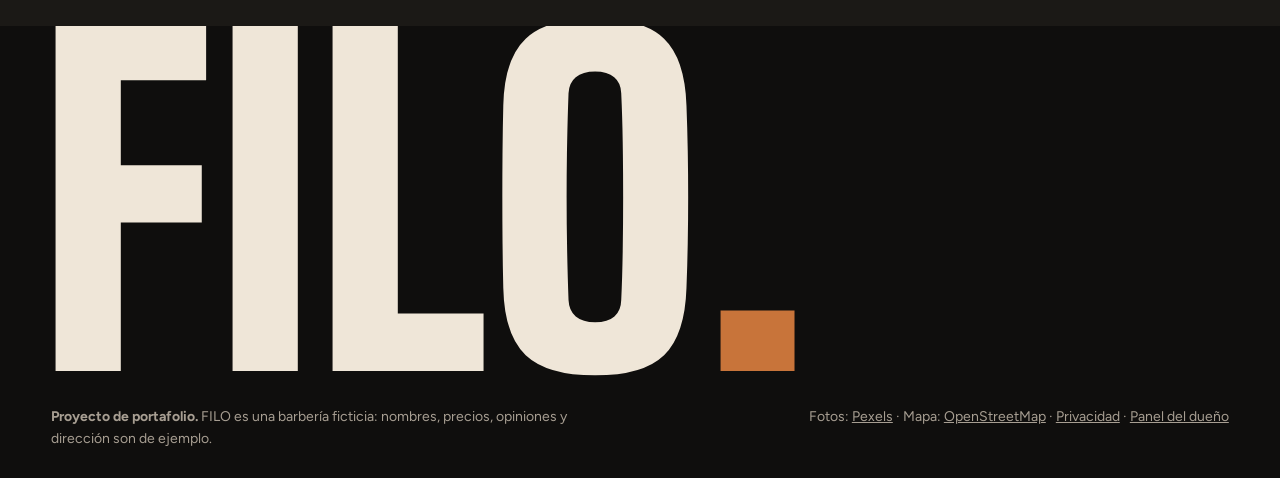
==== commit 77808cbe: "Página de privacidad y enlace en la reserva y el pie Co-Authored-By: Claude Opus 5.5 <noreply@anthro" ====
--- a/index.html
+++ b/index.html
@@ -187,7 +187,7 @@
             <label class="campo"><span>Nombre</span><input name="nombre" type="text" minlength="2" maxlength="40" autocomplete="given-name" required /></label>
             <label class="campo"><span>Teléfono (WhatsApp)</span><input name="telefono" type="tel" inputmode="tel" placeholder="0414-1234567" maxlength="14" autocomplete="tel-national" required /></label>
           </div>
-          <p class="paso__privacidad">Tu teléfono solo lo ve la barbería para confirmarte la cita. No lo publicamos ni lo compartimos.</p>
+          <p class="paso__privacidad">Tu teléfono solo lo ve la barbería para confirmarte la cita. No lo publicamos ni lo compartimos. <a href="privacidad.html">Privacidad</a></p>
         </fieldset>
 
         <aside class="resumen" aria-live="polite">
@@ -298,7 +298,7 @@
     <p class="pie__marca" aria-hidden="true">FILO<span>.</span></p>
     <div class="pie__fila">
       <p><strong>Proyecto de portafolio.</strong> FILO es una barbería ficticia: nombres, precios, opiniones y dirección son de ejemplo.</p>
-      <p>Fotos: <a href="https://www.pexels.com" target="_blank" rel="noopener">Pexels</a> · Mapa: <a href="https://www.openstreetmap.org/copyright" target="_blank" rel="noopener">OpenStreetMap</a> · <a href="panel.html">Panel del dueño</a></p>
+      <p>Fotos: <a href="https://www.pexels.com" target="_blank" rel="noopener">Pexels</a> · Mapa: <a href="https://www.openstreetmap.org/copyright" target="_blank" rel="noopener">OpenStreetMap</a> · <a href="privacidad.html">Privacidad</a> · <a href="panel.html">Panel del dueño</a></p>
     </div>
   </footer>
 
--- a/css/estilos.css
+++ b/css/estilos.css
@@ -403,3 +403,4 @@
   /* la descripción no pasa por debajo del precio */
   .plato__desc { grid-column: 1; }
 }
+.paso__privacidad a { color: inherit; }
